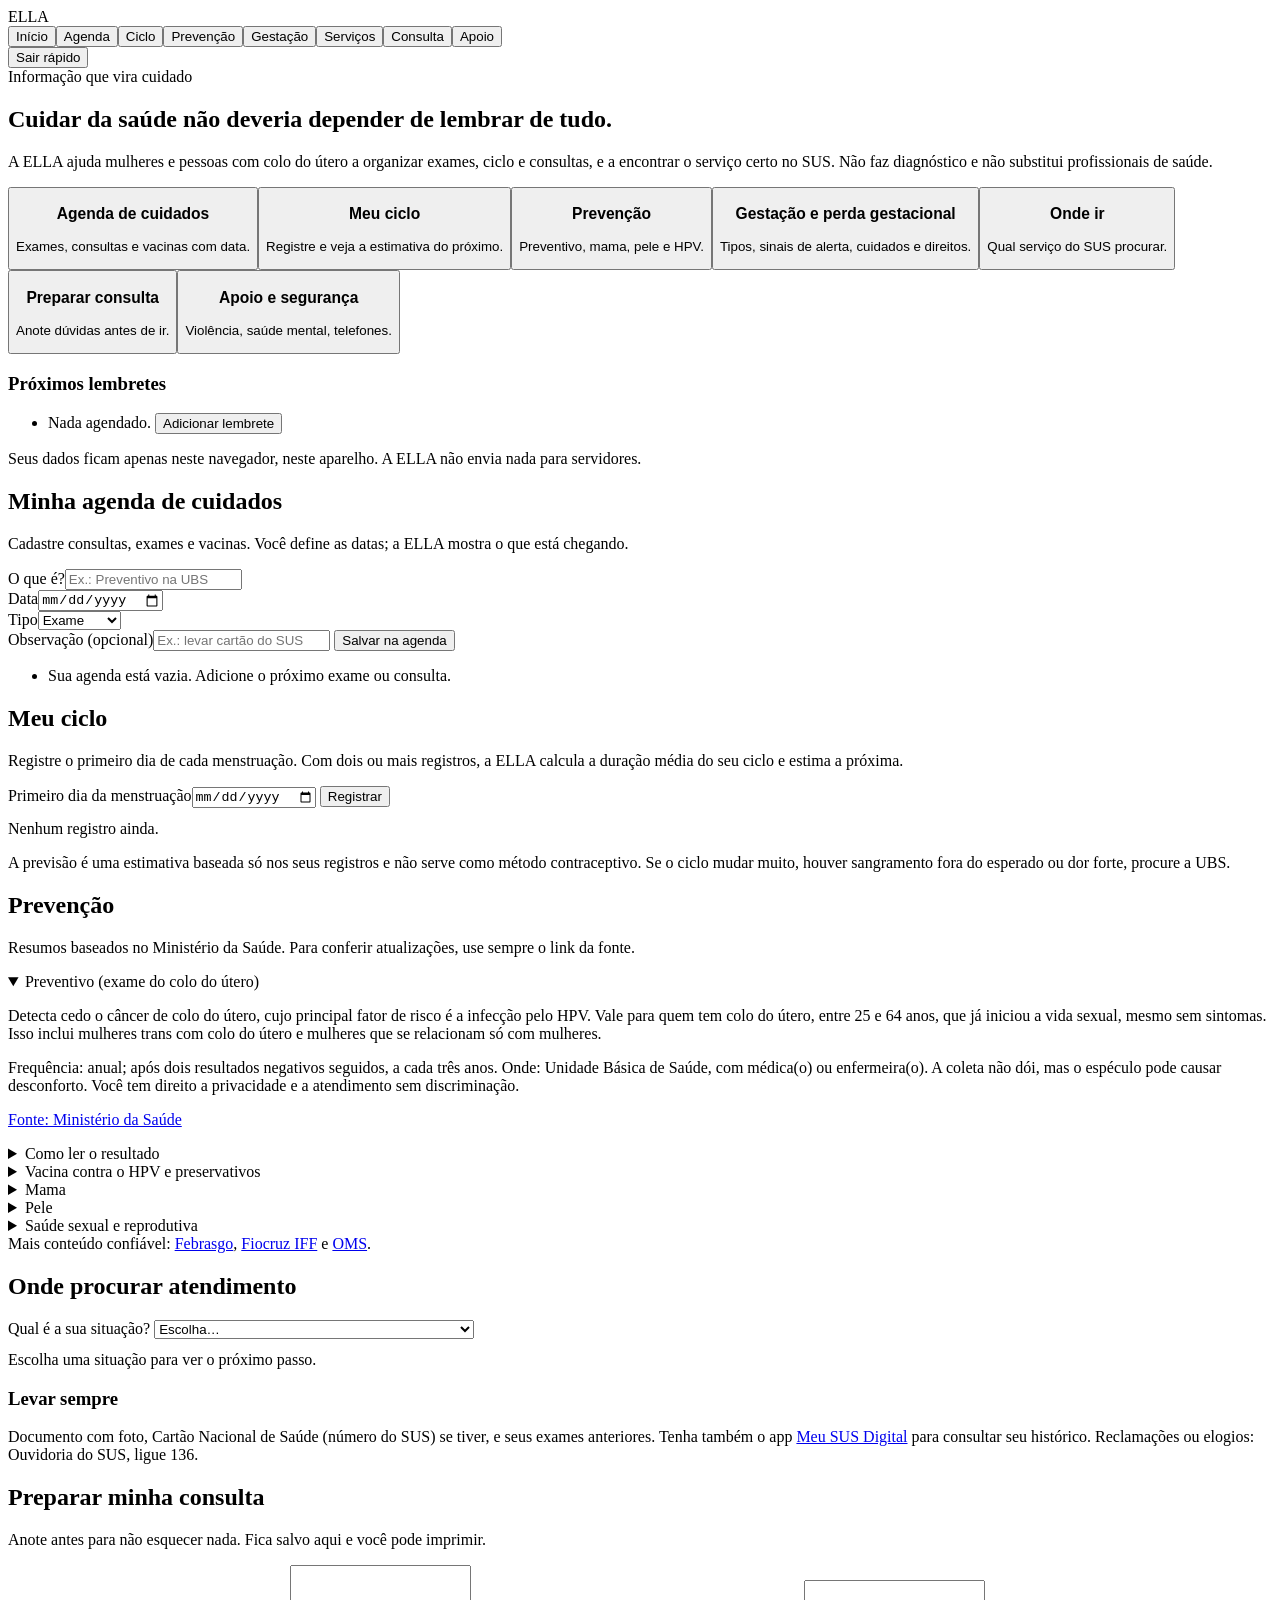
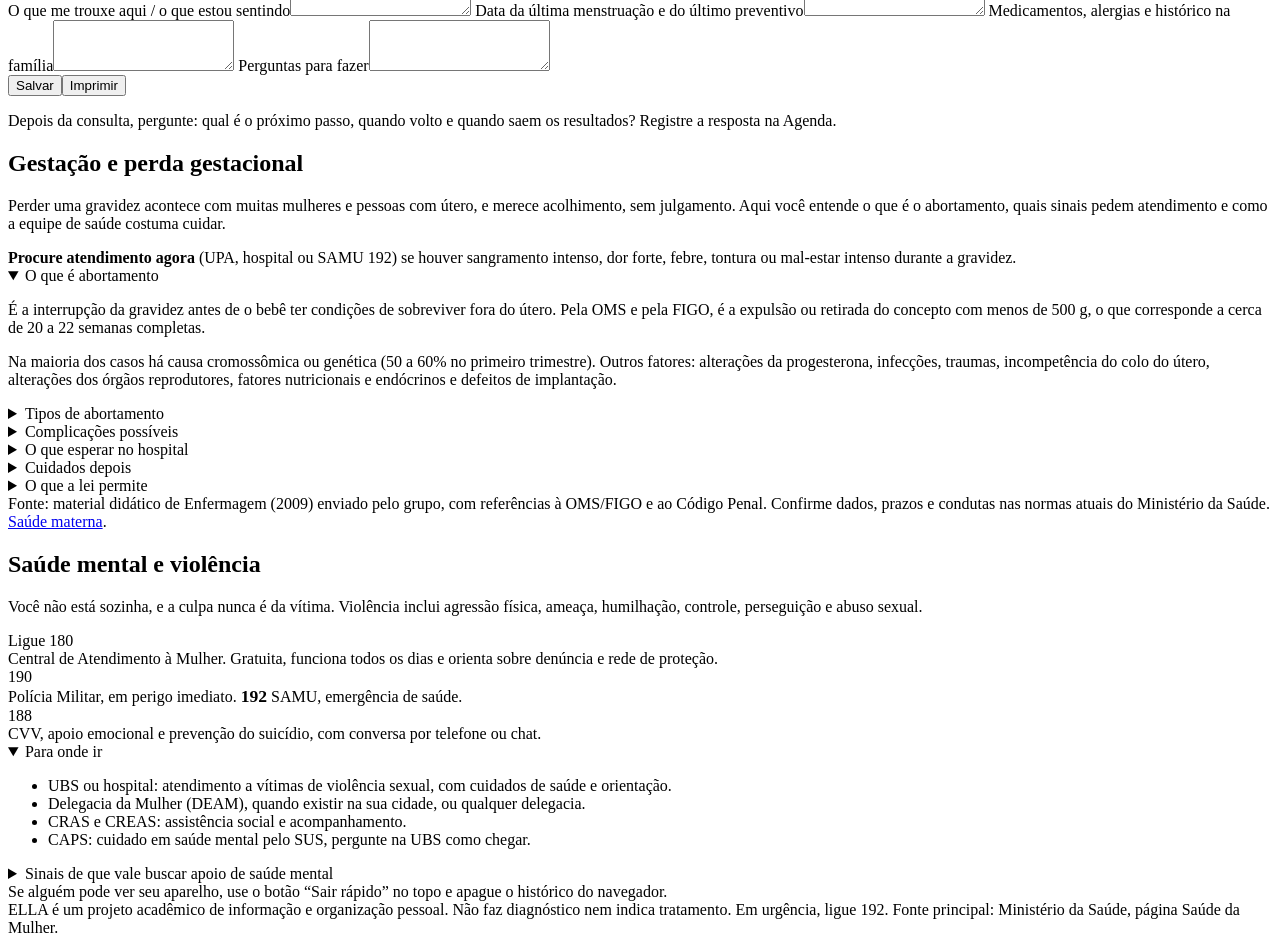
==== index.html @ daa3460d "Add files via upload" ====
<!DOCTYPE html>
<html lang="pt-BR">
<head>
<meta charset="utf-8">
<meta name="viewport" content="width=device-width, initial-scale=1, viewport-fit=cover">
<title>ELLA — Informação que vira cuidado</title>
<link href="https://fonts.googleapis.com/css2?family=Bricolage+Grotesque:wght@500;700;800&family=Source+Sans+3:wght@400;600&display=swap" rel="stylesheet">
<link rel="stylesheet" href="style.css">
</head>
<body>
<header>
<span class="logo">ELLA</span>
<nav id="nav" aria-label="Seções"></nav>
<button class="exit" onclick="location.replace('https://www.google.com.br')" title="Sair rápido desta página">Sair rápido</button>
</header>
<main>

<section class="view on" id="inicio">
<div class="hero"><div class="tag">Informação que vira cuidado</div>
<h1>Cuidar da saúde não deveria depender de lembrar de tudo.</h1>
<p>A ELLA ajuda mulheres e pessoas com colo do útero a organizar exames, ciclo e consultas, e a encontrar o serviço certo no SUS. Não faz diagnóstico e não substitui profissionais de saúde.</p></div>
<div class="grid" id="atalhos"></div>
<div class="card"><h3>Próximos lembretes</h3><ul class="list" id="prox"></ul></div>
<div class="note">Seus dados ficam apenas neste navegador, neste aparelho. A ELLA não envia nada para servidores.</div>
</section>

<section class="view" id="agenda">
<h2>Minha agenda de cuidados</h2>
<p>Cadastre consultas, exames e vacinas. Você define as datas; a ELLA mostra o que está chegando.</p>
<div class="card">
<label for="et">O que é?</label><input id="et" placeholder="Ex.: Preventivo na UBS">
<div class="row"><div><label for="ed">Data</label><input type="date" id="ed"></div>
<div><label for="ek">Tipo</label><select id="ek"><option>Exame</option><option>Consulta</option><option>Vacina</option><option>Resultado</option><option>Outro</option></select></div></div>
<label for="en">Observação (opcional)</label><input id="en" placeholder="Ex.: levar cartão do SUS">
<button class="btn" onclick="addEv()">Salvar na agenda</button></div>
<ul class="list" id="evs"></ul>
</section>

<section class="view" id="ciclo">
<h2>Meu ciclo</h2>
<p>Registre o primeiro dia de cada menstruação. Com dois ou mais registros, a ELLA calcula a duração média do seu ciclo e estima a próxima.</p>
<div class="card"><label for="cd">Primeiro dia da menstruação</label><input type="date" id="cd">
<button class="btn" onclick="addCy()">Registrar</button></div>
<div class="card" style="margin-top:12px"><div id="cres">Nenhum registro ainda.</div></div>
<ul class="list" id="cys"></ul>
<div class="note">A previsão é uma estimativa baseada só nos seus registros e não serve como método contraceptivo. Se o ciclo mudar muito, houver sangramento fora do esperado ou dor forte, procure a UBS.</div>
</section>

<section class="view" id="prevencao">
<h2>Prevenção</h2>
<p>Resumos baseados no Ministério da Saúde. Para conferir atualizações, use sempre o link da fonte.</p>
<details open><summary>Preventivo (exame do colo do útero)</summary>
<p>Detecta cedo o câncer de colo do útero, cujo principal fator de risco é a infecção pelo HPV. Vale para quem tem colo do útero, entre 25 e 64 anos, que já iniciou a vida sexual, mesmo sem sintomas. Isso inclui mulheres trans com colo do útero e mulheres que se relacionam só com mulheres.</p>
<p>Frequência: anual; após dois resultados negativos seguidos, a cada três anos. Onde: Unidade Básica de Saúde, com médica(o) ou enfermeira(o). A coleta não dói, mas o espéculo pode causar desconforto. Você tem direito a privacidade e a atendimento sem discriminação.</p>
<p><a href="https://www.gov.br/saude/pt-br/assuntos/saude-de-a-a-z/s/saude-da-mulher" target="_blank" rel="noopener">Fonte: Ministério da Saúde</a></p></details>
<details><summary>Como ler o resultado</summary><ul>
<li>Negativo: repetir em um ano (ou em três, se já houve um negativo no ano anterior).</li>
<li>HPV ou lesão de baixo grau: repetir em seis meses.</li>
<li>Lesão de alto grau: a equipe decide a conduta; pode ser preciso outro exame, como a colposcopia.</li>
<li>Amostra insatisfatória: o material não bastou; é preciso repetir.</li></ul></details>
<details><summary>Vacina contra o HPV e preservativos</summary>
<p>A vacina é a principal proteção contra o HPV e está disponível nas unidades de atenção primária. O preservativo, masculino ou feminino, protege parcialmente, pois o vírus também passa pelo contato com a pele da região genital. Preservativos são distribuídos nas UBS.</p>
<p><a href="https://www.gov.br/saude/pt-br/vacinacao/calendario" target="_blank" rel="noopener">Calendário de vacinação</a></p></details>
<details><summary>Mama</summary>
<p>A recomendação do Ministério da Saúde para o rastreamento com mamografia é entre 50 e 69 anos, a cada dois anos. Quem tem histórico familiar ou outro risco elevado deve conversar com a equipe de saúde sobre começar antes. Perceber nódulo, mudança na pele ou saída de secreção pelo mamilo pede consulta, em qualquer idade.</p>
<p><a href="https://www.gov.br/saude/pt-br/assuntos/saude-de-a-a-z/c/cancer-de-mama" target="_blank" rel="noopener">Fonte: Ministério da Saúde</a></p></details>
<details><summary>Pele</summary>
<p>Use protetor solar, evite o sol forte no meio do dia e observe suas pintas. Procure atendimento se uma pinta ou ferida mudar de forma, cor ou tamanho, sangrar ou não cicatrizar. Na UBS, a equipe avalia e encaminha ao dermatologista quando necessário.</p>
<p><a href="https://www.gov.br/inca" target="_blank" rel="noopener">Fonte: INCA</a></p></details>
<details><summary>Saúde sexual e reprodutiva</summary>
<p>O SUS oferece métodos contraceptivos, acompanhamento na gestação, parto e pós-parto, prevenção e tratamento de infecções sexualmente transmissíveis, atendimento a vítimas de violência sexual e interrupção gestacional nos casos previstos em lei. Fale com a UBS mais próxima.</p>
<p><a href="https://www.gov.br/saude/pt-br/assuntos/saude-de-a-a-z/s/saude-da-mulher/saude-sexual-e-reprodutiva" target="_blank" rel="noopener">Saiba mais</a></p></details>
<div class="note">Mais conteúdo confiável: <a href="https://www.febrasgo.org.br/campanhas-informativas/" target="_blank" rel="noopener">Febrasgo</a>, <a href="https://portaldeboaspraticas.iff.fiocruz.br/faq-perguntas-frequentes/" target="_blank" rel="noopener">Fiocruz IFF</a> e <a href="https://www.who.int/health-topics/women-s-health" target="_blank" rel="noopener">OMS</a>.</div>
</section>

<section class="view" id="servicos">
<h2>Onde procurar atendimento</h2>
<label for="sit">Qual é a sua situação?</label>
<select id="sit" onchange="showSv()"><option value="">Escolha…</option>
<option value="a">Quero fazer o preventivo ou tirar dúvidas de rotina</option>
<option value="b">Corrimento, odor, verrugas ou lesões</option>
<option value="c">Preciso de vacina ou preservativo</option>
<option value="d">Estou grávida ou acho que estou</option>
<option value="e">Estou sofrendo violência</option>
<option value="f">Estou mal emocionalmente</option>
<option value="h">Estou grávida e tenho sangramento ou dor</option>
<option value="g">Tive um resultado alterado</option></select>
<div class="card" id="svr" style="margin-top:12px">Escolha uma situação para ver o próximo passo.</div>
<div class="card" style="margin-top:12px"><h3>Levar sempre</h3><p>Documento com foto, Cartão Nacional de Saúde (número do SUS) se tiver, e seus exames anteriores. Tenha também o app <a href="https://www.gov.br/saude/pt-br/composicao/seidigi/meususdigital" target="_blank" rel="noopener">Meu SUS Digital</a> para consultar seu histórico. Reclamações ou elogios: Ouvidoria do SUS, ligue 136.</p></div>
</section>

<section class="view" id="consulta">
<h2>Preparar minha consulta</h2>
<p>Anote antes para não esquecer nada. Fica salvo aqui e você pode imprimir.</p>
<div class="card">
<label for="q1">O que me trouxe aqui / o que estou sentindo</label><textarea id="q1" rows="3"></textarea>
<label for="q2">Data da última menstruação e do último preventivo</label><textarea id="q2" rows="2"></textarea>
<label for="q3">Medicamentos, alergias e histórico na família</label><textarea id="q3" rows="3"></textarea>
<label for="q4">Perguntas para fazer</label><textarea id="q4" rows="3"></textarea>
<div class="row"><button class="btn" onclick="saveQ()">Salvar</button><button class="btn alt" onclick="window.print()">Imprimir</button></div>
<p id="qs" style="color:var(--acc)"></p></div>
<div class="note">Depois da consulta, pergunte: qual é o próximo passo, quando volto e quando saem os resultados? Registre a resposta na Agenda.</div>
</section>

<section class="view" id="gestacao">
<h2>Gestação e perda gestacional</h2>
<p>Perder uma gravidez acontece com muitas mulheres e pessoas com útero, e merece acolhimento, sem julgamento. Aqui você entende o que é o abortamento, quais sinais pedem atendimento e como a equipe de saúde costuma cuidar.</p>
<div class="alert"><b>Procure atendimento agora</b> (UPA, hospital ou SAMU 192) se houver sangramento intenso, dor forte, febre, tontura ou mal-estar intenso durante a gravidez.</div>
<details open><summary>O que é abortamento</summary>
<p>É a interrupção da gravidez antes de o bebê ter condições de sobreviver fora do útero. Pela OMS e pela FIGO, é a expulsão ou retirada do concepto com menos de 500 g, o que corresponde a cerca de 20 a 22 semanas completas.</p>
<p>Na maioria dos casos há causa cromossômica ou genética (50 a 60% no primeiro trimestre). Outros fatores: alterações da progesterona, infecções, traumas, incompetência do colo do útero, alterações dos órgãos reprodutores, fatores nutricionais e endócrinos e defeitos de implantação.</p></details>
<details><summary>Tipos de abortamento</summary>
<details class="sub"><summary>Ameaça de abortamento</summary><div class="dois"><div><h4>Como se apresenta</h4><p>Sangramento pequeno, vivo ou escuro; dor; colo do útero pouco dilatado ou fechado, com tamanho de acordo com a idade da gravidez.</p></div><div><h4>O que a equipe faz</h4><p>Exame vaginal, repouso e avaliação cuidadosa do sangramento. Pausa nas relações sexuais e nos banhos de imersão. Imunoglobulina Rh em até 72 horas, quando indicada.</p></div></div></details>
<details class="sub"><summary>Inevitável ou iminente</summary><div class="dois"><div><h4>Como se apresenta</h4><p>Sangramento mais intenso, colo dilatado, contrações regulares e, às vezes, saída das membranas.</p></div><div><h4>O que a equipe faz</h4><p>Acompanha o abortamento, com repouso, sedação e observação do sangramento. Imunoglobulina Rh em até 72 horas.</p></div></div></details>
<details class="sub"><summary>Incompleto</summary><div class="dois"><div><h4>Como se apresenta</h4><p>O feto é expulso e placenta e membranas ficam retidas. Sangramento abundante e cólicas de média a forte intensidade.</p></div><div><h4>O que a equipe faz</h4><p>Curetagem, repouso, sedação, controle dos sinais vitais e imunoglobulina Rh em até 72 horas, se necessário.</p></div></div></details>
<details class="sub"><summary>Completo</summary><div class="dois"><div><h4>Como se apresenta</h4><p>Todo o material é expelido; sangramento e dor mínimos; útero diminuído.</p></div><div><h4>O que a equipe faz</h4><p>Revisão uterina e observação se todo o tecido saiu. Imunoglobulina Rh em 72 horas, se indicada.</p></div></div></details>
<details class="sub"><summary>Habitual</summary><div class="dois"><div><h4>Como se apresenta</h4><p>Três ou mais abortamentos espontâneos sucessivos.</p></div><div><h4>O que a equipe faz</h4><p>Pausa nas relações sexuais, repouso e, se necessário, cerclagem (sutura do colo do útero).</p></div></div></details>
<details class="sub"><summary>Retido</summary><div class="dois"><div><h4>Como se apresenta</h4><p>O embrião morre e permanece no útero, sem sinais de abortamento. Pode haver mal-estar, falta de apetite e dor de cabeça; sangramento ausente ou escasso.</p></div><div><h4>O que a equipe faz</h4><p>Medicação de indução, controle dos sinais vitais e imunoglobulina Rh em 72 horas, se indicada.</p></div></div></details>
<details class="sub"><summary>Infectado</summary><div class="dois"><div><h4>Como se apresenta</h4><p>Semelhante ao completo e ao incompleto, com pulso rápido e fraco, pressão baixa e febre.</p></div><div><h4>O que a equipe faz</h4><p>Esvaziamento do útero após a fase aguda, tratamento contra a infecção, sangue, soros e controle dos sinais vitais.</p></div></div></details>
<p class="note">A coluna “O que a equipe faz” descreve condutas de profissionais. Não é orientação para tratar em casa.</p></details>
<details><summary>Complicações possíveis</summary><div class="dois">
<div><h4>Imediatas</h4><p>Hemorragias, perfurações do útero, ulcerações no colo e na vagina, infecções.</p></div>
<div><h4>Tardias</h4><p>Infertilidade, inflamação crônica das trompas (salpingite), dores pélvicas.</p></div>
<div><h4>Em futuras gestações</h4><p>Inserção anormal da placenta, abortamentos repetidos, partos prematuros, complicações na saída da placenta.</p></div></div></details>
<details><summary>O que esperar no hospital</summary><ul>
<li>Internação, com controle dos sinais vitais, do sangramento e da urina.</li>
<li>Soro na veia, analgésicos e, quando há infecção, antibióticos.</li>
<li>Exame de tipo sanguíneo e fator Rh.</li>
<li>Apoio psicológico e preparo para curetagem, se for necessária.</li></ul></details>
<details><summary>Cuidados depois</summary>
<p>Depois do abortamento, as mamas podem ficar cheias. A equipe orienta sobre medicação para inibir o leite, sobre não fazer ordenha nem compressas e sobre o enfaixamento das mamas. Peça orientação atual à equipe, pois as práticas mudam. Sentir tristeza é comum; conte com apoio psicológico na UBS e veja a página <a href="#" onclick="go('apoio');return false">Apoio</a>.</p></details>
<details><summary>O que a lei permite</summary>
<p>No Brasil, o Código Penal (art. 128, incisos I e II) permite o aborto quando há risco de vida da gestante ou quando a gravidez resulta de estupro, com consentimento da gestante ou de seu representante legal se ela for incapaz. Em caso de estupro, a recomendação é realizar até 12 semanas completas; de 12 a 20 semanas, cada caso é analisado individualmente. Fora dessas situações, o Código Penal prevê pena.</p>
<p>Em qualquer situação de abortamento, você tem direito a atendimento de saúde humanizado e ao sigilo profissional.</p></details>
<div class="note">Fonte: material didático de Enfermagem (2009) enviado pelo grupo, com referências à OMS/FIGO e ao Código Penal. Confirme dados, prazos e condutas nas normas atuais do Ministério da Saúde. <a href="https://www.gov.br/saude/pt-br/assuntos/saude-de-a-a-z/s/saude-da-mulher/saude-materna" target="_blank" rel="noopener">Saúde materna</a>.</div>
</section>

<section class="view" id="apoio">
<h2>Saúde mental e violência</h2>
<p>Você não está sozinha, e a culpa nunca é da vítima. Violência inclui agressão física, ameaça, humilhação, controle, perseguição e abuso sexual.</p>
<div class="alert"><div class="tel">Ligue 180</div>Central de Atendimento à Mulher. Gratuita, funciona todos os dias e orienta sobre denúncia e rede de proteção.</div>
<div class="alert"><div class="tel">190</div>Polícia Militar, em perigo imediato. <b class="tel" style="font-size:1.1rem">192</b> SAMU, emergência de saúde.</div>
<div class="alert" style="border-color:var(--acc)"><div class="tel" style="color:var(--acc)">188</div>CVV, apoio emocional e prevenção do suicídio, com conversa por telefone ou chat.</div>
<details open><summary>Para onde ir</summary><ul>
<li>UBS ou hospital: atendimento a vítimas de violência sexual, com cuidados de saúde e orientação.</li>
<li>Delegacia da Mulher (DEAM), quando existir na sua cidade, ou qualquer delegacia.</li>
<li>CRAS e CREAS: assistência social e acompanhamento.</li>
<li>CAPS: cuidado em saúde mental pelo SUS, pergunte na UBS como chegar.</li></ul></details>
<details><summary>Sinais de que vale buscar apoio de saúde mental</summary>
<p>Tristeza ou ansiedade que não passam, pressão constante, medo de alguém próximo, isolamento, insônia, perda de interesse. Não é preciso esperar piorar. Comece pela UBS.</p></details>
<div class="note">Se alguém pode ver seu aparelho, use o botão “Sair rápido” no topo e apague o histórico do navegador.</div>
</section>

</main>
<!-- Para mudar cores e fontes: style.css (variáveis no topo). Textos: index.html. Comportamento: script.js -->
<footer>ELLA é um projeto acadêmico de informação e organização pessoal. Não faz diagnóstico nem indica tratamento. Em urgência, ligue 192. Fonte principal: Ministério da Saúde, página Saúde da Mulher.</footer>

<script src="script.js"></script>
</body>
</html>
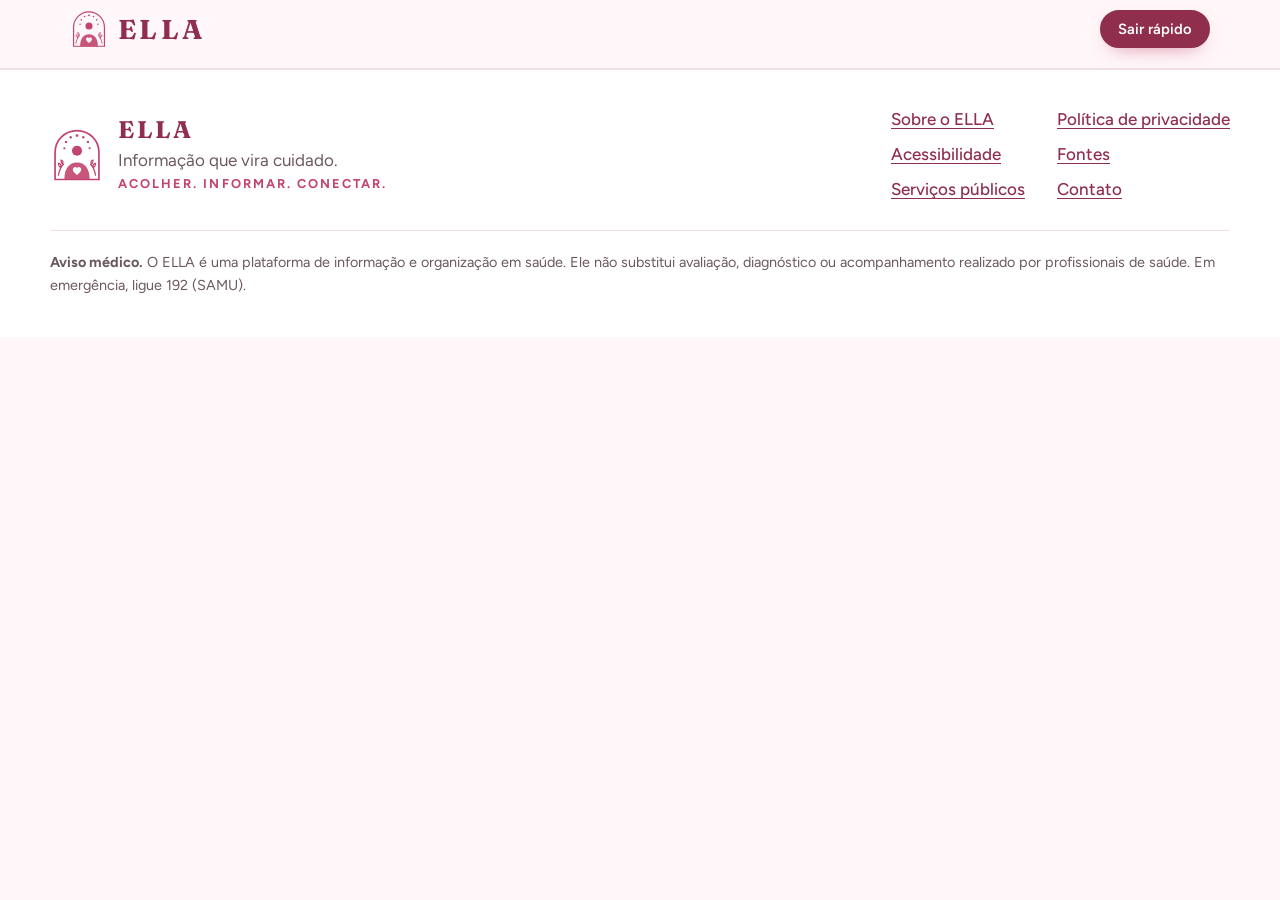
==== commit feae60ea: "Add files via upload" ====
--- a/index.html
+++ b/index.html
@@ -4,157 +4,81 @@
 <meta charset="utf-8">
 <meta name="viewport" content="width=device-width, initial-scale=1, viewport-fit=cover">
 <title>ELLA — Informação que vira cuidado</title>
-<link href="https://fonts.googleapis.com/css2?family=Bricolage+Grotesque:wght@500;700;800&family=Source+Sans+3:wght@400;600&display=swap" rel="stylesheet">
+<meta name="description" content="ELLA: plataforma de informação e organização em saúde preventiva da mulher, com foco no acesso aos serviços públicos de saúde do Brasil.">
+<meta name="theme-color" content="#fff7f9">
+<link rel="icon" href="data:image/svg+xml,%3Csvg xmlns='http://www.w3.org/2000/svg' viewBox='0 0 64 64'%3E%3Cpath d='M8 60V28a24 24 0 0 1 48 0v32z' fill='%23c2456d'/%3E%3Ccircle cx='32' cy='30' r='7' fill='%23fff7f9'/%3E%3C/svg%3E">
+<link rel="preconnect" href="https://fonts.googleapis.com">
+<link rel="preconnect" href="https://fonts.gstatic.com" crossorigin>
+<link href="https://fonts.googleapis.com/css2?family=Fraunces:opsz,wght@9..144,400;9..144,600;9..144,700&family=Figtree:wght@400;500;600;700&display=swap" rel="stylesheet">
 <link rel="stylesheet" href="style.css">
 </head>
 <body>
-<header>
-<span class="logo">ELLA</span>
-<nav id="nav" aria-label="Seções"></nav>
-<button class="exit" onclick="location.replace('https://www.google.com.br')" title="Sair rápido desta página">Sair rápido</button>
+<a class="skip" href="#app">Pular para o conteúdo</a>
+
+<header class="top">
+  <div class="top-row">
+    <a class="brand" href="#/inicio" aria-label="ELLA, ir para o início">
+      <svg class="brand-mark" viewBox="0 0 64 64" aria-hidden="true"><use href="#emblema"/></svg>
+      <span class="brand-name">ELLA</span>
+    </a>
+    <div class="top-actions">
+      <button class="btn ghost sm" id="btn-menu" aria-expanded="false" aria-controls="nav">Menu</button>
+      <span id="user-area"></span>
+      <button class="btn danger sm" data-act="sair-rapido" title="Sai do site imediatamente">Sair rápido</button>
+    </div>
+  </div>
+  <nav id="nav" aria-label="Menu principal"></nav>
 </header>
-<main>
 
-<section class="view on" id="inicio">
-<div class="hero"><div class="tag">Informação que vira cuidado</div>
-<h1>Cuidar da saúde não deveria depender de lembrar de tudo.</h1>
-<p>A ELLA ajuda mulheres e pessoas com colo do útero a organizar exames, ciclo e consultas, e a encontrar o serviço certo no SUS. Não faz diagnóstico e não substitui profissionais de saúde.</p></div>
-<div class="grid" id="atalhos"></div>
-<div class="card"><h3>Próximos lembretes</h3><ul class="list" id="prox"></ul></div>
-<div class="note">Seus dados ficam apenas neste navegador, neste aparelho. A ELLA não envia nada para servidores.</div>
-</section>
+<main id="app" tabindex="-1"></main>
 
-<section class="view" id="agenda">
-<h2>Minha agenda de cuidados</h2>
-<p>Cadastre consultas, exames e vacinas. Você define as datas; a ELLA mostra o que está chegando.</p>
-<div class="card">
-<label for="et">O que é?</label><input id="et" placeholder="Ex.: Preventivo na UBS">
-<div class="row"><div><label for="ed">Data</label><input type="date" id="ed"></div>
-<div><label for="ek">Tipo</label><select id="ek"><option>Exame</option><option>Consulta</option><option>Vacina</option><option>Resultado</option><option>Outro</option></select></div></div>
-<label for="en">Observação (opcional)</label><input id="en" placeholder="Ex.: levar cartão do SUS">
-<button class="btn" onclick="addEv()">Salvar na agenda</button></div>
-<ul class="list" id="evs"></ul>
-</section>
+<footer class="foot">
+  <div class="foot-in">
+    <div class="foot-brand">
+      <svg viewBox="0 0 64 64" aria-hidden="true"><use href="#emblema"/></svg>
+      <div><b>ELLA</b><p>Informação que vira cuidado.</p><p class="tri">Acolher. Informar. Conectar.</p></div>
+    </div>
+    <ul class="foot-links">
+      <li><a href="#/sobre">Sobre o ELLA</a></li>
+      <li><a href="#/privacidade">Política de privacidade</a></li>
+      <li><a href="#/acessibilidade">Acessibilidade</a></li>
+      <li><a href="#/fontes">Fontes</a></li>
+      <li><a href="#/servicos-publicos">Serviços públicos</a></li>
+      <li><a href="#/contato">Contato</a></li>
+    </ul>
+  </div>
+  <p class="aviso"><b>Aviso médico.</b> O ELLA é uma plataforma de informação e organização em saúde. Ele não substitui avaliação, diagnóstico ou acompanhamento realizado por profissionais de saúde. Em emergência, ligue 192 (SAMU).</p>
+</footer>
 
-<section class="view" id="ciclo">
-<h2>Meu ciclo</h2>
-<p>Registre o primeiro dia de cada menstruação. Com dois ou mais registros, a ELLA calcula a duração média do seu ciclo e estima a próxima.</p>
-<div class="card"><label for="cd">Primeiro dia da menstruação</label><input type="date" id="cd">
-<button class="btn" onclick="addCy()">Registrar</button></div>
-<div class="card" style="margin-top:12px"><div id="cres">Nenhum registro ainda.</div></div>
-<ul class="list" id="cys"></ul>
-<div class="note">A previsão é uma estimativa baseada só nos seus registros e não serve como método contraceptivo. Se o ciclo mudar muito, houver sangramento fora do esperado ou dor forte, procure a UBS.</div>
-</section>
+<dialog id="dlg" aria-labelledby="dlg-title">
+  <form id="dlg-form" novalidate>
+    <h2 id="dlg-title"></h2>
+    <div id="dlg-body"></div>
+    <p id="dlg-err" class="err" role="alert"></p>
+    <div class="dlg-actions">
+      <button type="button" class="btn ghost" data-act="fechar">Cancelar</button>
+      <button type="submit" class="btn" id="dlg-submit">Salvar</button>
+    </div>
+  </form>
+</dialog>
 
-<section class="view" id="prevencao">
-<h2>Prevenção</h2>
-<p>Resumos baseados no Ministério da Saúde. Para conferir atualizações, use sempre o link da fonte.</p>
-<details open><summary>Preventivo (exame do colo do útero)</summary>
-<p>Detecta cedo o câncer de colo do útero, cujo principal fator de risco é a infecção pelo HPV. Vale para quem tem colo do útero, entre 25 e 64 anos, que já iniciou a vida sexual, mesmo sem sintomas. Isso inclui mulheres trans com colo do útero e mulheres que se relacionam só com mulheres.</p>
-<p>Frequência: anual; após dois resultados negativos seguidos, a cada três anos. Onde: Unidade Básica de Saúde, com médica(o) ou enfermeira(o). A coleta não dói, mas o espéculo pode causar desconforto. Você tem direito a privacidade e a atendimento sem discriminação.</p>
-<p><a href="https://www.gov.br/saude/pt-br/assuntos/saude-de-a-a-z/s/saude-da-mulher" target="_blank" rel="noopener">Fonte: Ministério da Saúde</a></p></details>
-<details><summary>Como ler o resultado</summary><ul>
-<li>Negativo: repetir em um ano (ou em três, se já houve um negativo no ano anterior).</li>
-<li>HPV ou lesão de baixo grau: repetir em seis meses.</li>
-<li>Lesão de alto grau: a equipe decide a conduta; pode ser preciso outro exame, como a colposcopia.</li>
-<li>Amostra insatisfatória: o material não bastou; é preciso repetir.</li></ul></details>
-<details><summary>Vacina contra o HPV e preservativos</summary>
-<p>A vacina é a principal proteção contra o HPV e está disponível nas unidades de atenção primária. O preservativo, masculino ou feminino, protege parcialmente, pois o vírus também passa pelo contato com a pele da região genital. Preservativos são distribuídos nas UBS.</p>
-<p><a href="https://www.gov.br/saude/pt-br/vacinacao/calendario" target="_blank" rel="noopener">Calendário de vacinação</a></p></details>
-<details><summary>Mama</summary>
-<p>A recomendação do Ministério da Saúde para o rastreamento com mamografia é entre 50 e 69 anos, a cada dois anos. Quem tem histórico familiar ou outro risco elevado deve conversar com a equipe de saúde sobre começar antes. Perceber nódulo, mudança na pele ou saída de secreção pelo mamilo pede consulta, em qualquer idade.</p>
-<p><a href="https://www.gov.br/saude/pt-br/assuntos/saude-de-a-a-z/c/cancer-de-mama" target="_blank" rel="noopener">Fonte: Ministério da Saúde</a></p></details>
-<details><summary>Pele</summary>
-<p>Use protetor solar, evite o sol forte no meio do dia e observe suas pintas. Procure atendimento se uma pinta ou ferida mudar de forma, cor ou tamanho, sangrar ou não cicatrizar. Na UBS, a equipe avalia e encaminha ao dermatologista quando necessário.</p>
-<p><a href="https://www.gov.br/inca" target="_blank" rel="noopener">Fonte: INCA</a></p></details>
-<details><summary>Saúde sexual e reprodutiva</summary>
-<p>O SUS oferece métodos contraceptivos, acompanhamento na gestação, parto e pós-parto, prevenção e tratamento de infecções sexualmente transmissíveis, atendimento a vítimas de violência sexual e interrupção gestacional nos casos previstos em lei. Fale com a UBS mais próxima.</p>
-<p><a href="https://www.gov.br/saude/pt-br/assuntos/saude-de-a-a-z/s/saude-da-mulher/saude-sexual-e-reprodutiva" target="_blank" rel="noopener">Saiba mais</a></p></details>
-<div class="note">Mais conteúdo confiável: <a href="https://www.febrasgo.org.br/campanhas-informativas/" target="_blank" rel="noopener">Febrasgo</a>, <a href="https://portaldeboaspraticas.iff.fiocruz.br/faq-perguntas-frequentes/" target="_blank" rel="noopener">Fiocruz IFF</a> e <a href="https://www.who.int/health-topics/women-s-health" target="_blank" rel="noopener">OMS</a>.</div>
-</section>
-
-<section class="view" id="servicos">
-<h2>Onde procurar atendimento</h2>
-<label for="sit">Qual é a sua situação?</label>
-<select id="sit" onchange="showSv()"><option value="">Escolha…</option>
-<option value="a">Quero fazer o preventivo ou tirar dúvidas de rotina</option>
-<option value="b">Corrimento, odor, verrugas ou lesões</option>
-<option value="c">Preciso de vacina ou preservativo</option>
-<option value="d">Estou grávida ou acho que estou</option>
-<option value="e">Estou sofrendo violência</option>
-<option value="f">Estou mal emocionalmente</option>
-<option value="h">Estou grávida e tenho sangramento ou dor</option>
-<option value="g">Tive um resultado alterado</option></select>
-<div class="card" id="svr" style="margin-top:12px">Escolha uma situação para ver o próximo passo.</div>
-<div class="card" style="margin-top:12px"><h3>Levar sempre</h3><p>Documento com foto, Cartão Nacional de Saúde (número do SUS) se tiver, e seus exames anteriores. Tenha também o app <a href="https://www.gov.br/saude/pt-br/composicao/seidigi/meususdigital" target="_blank" rel="noopener">Meu SUS Digital</a> para consultar seu histórico. Reclamações ou elogios: Ouvidoria do SUS, ligue 136.</p></div>
-</section>
-
-<section class="view" id="consulta">
-<h2>Preparar minha consulta</h2>
-<p>Anote antes para não esquecer nada. Fica salvo aqui e você pode imprimir.</p>
-<div class="card">
-<label for="q1">O que me trouxe aqui / o que estou sentindo</label><textarea id="q1" rows="3"></textarea>
-<label for="q2">Data da última menstruação e do último preventivo</label><textarea id="q2" rows="2"></textarea>
-<label for="q3">Medicamentos, alergias e histórico na família</label><textarea id="q3" rows="3"></textarea>
-<label for="q4">Perguntas para fazer</label><textarea id="q4" rows="3"></textarea>
-<div class="row"><button class="btn" onclick="saveQ()">Salvar</button><button class="btn alt" onclick="window.print()">Imprimir</button></div>
-<p id="qs" style="color:var(--acc)"></p></div>
-<div class="note">Depois da consulta, pergunte: qual é o próximo passo, quando volto e quando saem os resultados? Registre a resposta na Agenda.</div>
-</section>
-
-<section class="view" id="gestacao">
-<h2>Gestação e perda gestacional</h2>
-<p>Perder uma gravidez acontece com muitas mulheres e pessoas com útero, e merece acolhimento, sem julgamento. Aqui você entende o que é o abortamento, quais sinais pedem atendimento e como a equipe de saúde costuma cuidar.</p>
-<div class="alert"><b>Procure atendimento agora</b> (UPA, hospital ou SAMU 192) se houver sangramento intenso, dor forte, febre, tontura ou mal-estar intenso durante a gravidez.</div>
-<details open><summary>O que é abortamento</summary>
-<p>É a interrupção da gravidez antes de o bebê ter condições de sobreviver fora do útero. Pela OMS e pela FIGO, é a expulsão ou retirada do concepto com menos de 500 g, o que corresponde a cerca de 20 a 22 semanas completas.</p>
-<p>Na maioria dos casos há causa cromossômica ou genética (50 a 60% no primeiro trimestre). Outros fatores: alterações da progesterona, infecções, traumas, incompetência do colo do útero, alterações dos órgãos reprodutores, fatores nutricionais e endócrinos e defeitos de implantação.</p></details>
-<details><summary>Tipos de abortamento</summary>
-<details class="sub"><summary>Ameaça de abortamento</summary><div class="dois"><div><h4>Como se apresenta</h4><p>Sangramento pequeno, vivo ou escuro; dor; colo do útero pouco dilatado ou fechado, com tamanho de acordo com a idade da gravidez.</p></div><div><h4>O que a equipe faz</h4><p>Exame vaginal, repouso e avaliação cuidadosa do sangramento. Pausa nas relações sexuais e nos banhos de imersão. Imunoglobulina Rh em até 72 horas, quando indicada.</p></div></div></details>
-<details class="sub"><summary>Inevitável ou iminente</summary><div class="dois"><div><h4>Como se apresenta</h4><p>Sangramento mais intenso, colo dilatado, contrações regulares e, às vezes, saída das membranas.</p></div><div><h4>O que a equipe faz</h4><p>Acompanha o abortamento, com repouso, sedação e observação do sangramento. Imunoglobulina Rh em até 72 horas.</p></div></div></details>
-<details class="sub"><summary>Incompleto</summary><div class="dois"><div><h4>Como se apresenta</h4><p>O feto é expulso e placenta e membranas ficam retidas. Sangramento abundante e cólicas de média a forte intensidade.</p></div><div><h4>O que a equipe faz</h4><p>Curetagem, repouso, sedação, controle dos sinais vitais e imunoglobulina Rh em até 72 horas, se necessário.</p></div></div></details>
-<details class="sub"><summary>Completo</summary><div class="dois"><div><h4>Como se apresenta</h4><p>Todo o material é expelido; sangramento e dor mínimos; útero diminuído.</p></div><div><h4>O que a equipe faz</h4><p>Revisão uterina e observação se todo o tecido saiu. Imunoglobulina Rh em 72 horas, se indicada.</p></div></div></details>
-<details class="sub"><summary>Habitual</summary><div class="dois"><div><h4>Como se apresenta</h4><p>Três ou mais abortamentos espontâneos sucessivos.</p></div><div><h4>O que a equipe faz</h4><p>Pausa nas relações sexuais, repouso e, se necessário, cerclagem (sutura do colo do útero).</p></div></div></details>
-<details class="sub"><summary>Retido</summary><div class="dois"><div><h4>Como se apresenta</h4><p>O embrião morre e permanece no útero, sem sinais de abortamento. Pode haver mal-estar, falta de apetite e dor de cabeça; sangramento ausente ou escasso.</p></div><div><h4>O que a equipe faz</h4><p>Medicação de indução, controle dos sinais vitais e imunoglobulina Rh em 72 horas, se indicada.</p></div></div></details>
-<details class="sub"><summary>Infectado</summary><div class="dois"><div><h4>Como se apresenta</h4><p>Semelhante ao completo e ao incompleto, com pulso rápido e fraco, pressão baixa e febre.</p></div><div><h4>O que a equipe faz</h4><p>Esvaziamento do útero após a fase aguda, tratamento contra a infecção, sangue, soros e controle dos sinais vitais.</p></div></div></details>
-<p class="note">A coluna “O que a equipe faz” descreve condutas de profissionais. Não é orientação para tratar em casa.</p></details>
-<details><summary>Complicações possíveis</summary><div class="dois">
-<div><h4>Imediatas</h4><p>Hemorragias, perfurações do útero, ulcerações no colo e na vagina, infecções.</p></div>
-<div><h4>Tardias</h4><p>Infertilidade, inflamação crônica das trompas (salpingite), dores pélvicas.</p></div>
-<div><h4>Em futuras gestações</h4><p>Inserção anormal da placenta, abortamentos repetidos, partos prematuros, complicações na saída da placenta.</p></div></div></details>
-<details><summary>O que esperar no hospital</summary><ul>
-<li>Internação, com controle dos sinais vitais, do sangramento e da urina.</li>
-<li>Soro na veia, analgésicos e, quando há infecção, antibióticos.</li>
-<li>Exame de tipo sanguíneo e fator Rh.</li>
-<li>Apoio psicológico e preparo para curetagem, se for necessária.</li></ul></details>
-<details><summary>Cuidados depois</summary>
-<p>Depois do abortamento, as mamas podem ficar cheias. A equipe orienta sobre medicação para inibir o leite, sobre não fazer ordenha nem compressas e sobre o enfaixamento das mamas. Peça orientação atual à equipe, pois as práticas mudam. Sentir tristeza é comum; conte com apoio psicológico na UBS e veja a página <a href="#" onclick="go('apoio');return false">Apoio</a>.</p></details>
-<details><summary>O que a lei permite</summary>
-<p>No Brasil, o Código Penal (art. 128, incisos I e II) permite o aborto quando há risco de vida da gestante ou quando a gravidez resulta de estupro, com consentimento da gestante ou de seu representante legal se ela for incapaz. Em caso de estupro, a recomendação é realizar até 12 semanas completas; de 12 a 20 semanas, cada caso é analisado individualmente. Fora dessas situações, o Código Penal prevê pena.</p>
-<p>Em qualquer situação de abortamento, você tem direito a atendimento de saúde humanizado e ao sigilo profissional.</p></details>
-<div class="note">Fonte: material didático de Enfermagem (2009) enviado pelo grupo, com referências à OMS/FIGO e ao Código Penal. Confirme dados, prazos e condutas nas normas atuais do Ministério da Saúde. <a href="https://www.gov.br/saude/pt-br/assuntos/saude-de-a-a-z/s/saude-da-mulher/saude-materna" target="_blank" rel="noopener">Saúde materna</a>.</div>
-</section>
-
-<section class="view" id="apoio">
-<h2>Saúde mental e violência</h2>
-<p>Você não está sozinha, e a culpa nunca é da vítima. Violência inclui agressão física, ameaça, humilhação, controle, perseguição e abuso sexual.</p>
-<div class="alert"><div class="tel">Ligue 180</div>Central de Atendimento à Mulher. Gratuita, funciona todos os dias e orienta sobre denúncia e rede de proteção.</div>
-<div class="alert"><div class="tel">190</div>Polícia Militar, em perigo imediato. <b class="tel" style="font-size:1.1rem">192</b> SAMU, emergência de saúde.</div>
-<div class="alert" style="border-color:var(--acc)"><div class="tel" style="color:var(--acc)">188</div>CVV, apoio emocional e prevenção do suicídio, com conversa por telefone ou chat.</div>
-<details open><summary>Para onde ir</summary><ul>
-<li>UBS ou hospital: atendimento a vítimas de violência sexual, com cuidados de saúde e orientação.</li>
-<li>Delegacia da Mulher (DEAM), quando existir na sua cidade, ou qualquer delegacia.</li>
-<li>CRAS e CREAS: assistência social e acompanhamento.</li>
-<li>CAPS: cuidado em saúde mental pelo SUS, pergunte na UBS como chegar.</li></ul></details>
-<details><summary>Sinais de que vale buscar apoio de saúde mental</summary>
-<p>Tristeza ou ansiedade que não passam, pressão constante, medo de alguém próximo, isolamento, insônia, perda de interesse. Não é preciso esperar piorar. Comece pela UBS.</p></details>
-<div class="note">Se alguém pode ver seu aparelho, use o botão “Sair rápido” no topo e apague o histórico do navegador.</div>
-</section>
-
-</main>
-<!-- Para mudar cores e fontes: style.css (variáveis no topo). Textos: index.html. Comportamento: script.js -->
-<footer>ELLA é um projeto acadêmico de informação e organização pessoal. Não faz diagnóstico nem indica tratamento. Em urgência, ligue 192. Fonte principal: Ministério da Saúde, página Saúde da Mulher.</footer>
-
+<!-- Emblema da ELLA: símbolo original inspirado na Imperatriz do Tarô (coroa de 12 estrelas, coração-escudo, espigas e folhas) -->
+<svg width="0" height="0" style="position:absolute" aria-hidden="true" focusable="false">
+  <defs>
+    <symbol id="emblema" viewBox="0 0 64 64">
+      <path d="M6 61V29a26 26 0 0 1 52 0v32z" fill="none" stroke="currentColor" stroke-width="2"/>
+      <g fill="currentColor">
+        <circle cx="32" cy="9" r="1.6"/><circle cx="24.5" cy="11" r="1.4"/><circle cx="39.5" cy="11" r="1.4"/>
+        <circle cx="19" cy="16.5" r="1.4"/><circle cx="45" cy="16.5" r="1.4"/><circle cx="17" cy="24" r="1.3"/><circle cx="47" cy="24" r="1.3"/>
+      </g>
+      <circle cx="32" cy="27" r="6" fill="currentColor"/>
+      <path d="M17 61c0-13 6-20 15-20s15 7 15 20z" fill="currentColor" opacity=".9"/>
+      <path d="M32 55.5s-5-3-5-6.6a2.9 2.9 0 0 1 5-1.6 2.9 2.9 0 0 1 5 1.6c0 3.600-5 6.600-5 6.600z" fill="var(--emb-bg,#fff7f9)"/>
+      <path d="M10 56c1-6 3-10 6-13M13 47c-2-1-3-3-3-5 2 0 3.500 1.500 3 5zM15 43c-2-1-2-3-2-5 2 0 3 2 2 5z" fill="none" stroke="currentColor" stroke-width="1.400" stroke-linecap="round"/>
+      <path d="M54 56c-1-6-3-10-6-13M51 47c2-1 3-3 3-5-2 0-3.500 1.500-3 5zM49 43c2-1 2-3 2-5-2 0-3 2-2 5z" fill="none" stroke="currentColor" stroke-width="1.400" stroke-linecap="round"/>
+    </symbol>
+  </defs>
+</svg>
 <script src="script.js"></script>
 </body>
 </html>
--- a/style.css
+++ b/style.css
@@ -0,0 +1,232 @@
+/* ELLA — identidade rosa, branca e sofisticada */
+:root{
+  --rose-50:#fff7f9; --rose-100:#fdeaf0; --rose-200:#f8d0dd; --rose-300:#f0aac0; --rose-400:#e58aa8;
+  --rose-600:#c2456d; --rose-700:#a8385a; --burnt:#8f2f4d;
+  --ink:#2d2226; --mut:#6b5860; --line:#f0dfe5; --sand:#f7f2f3; --white:#fff;
+  --ok:#2f7d5b; --warn:#9a5b00;
+  --r-lg:26px; --r-md:18px; --r-sm:12px;
+  --shadow:0 1px 2px rgba(143,47,77,.06),0 10px 30px -12px rgba(143,47,77,.18);
+  --shadow-lg:0 2px 4px rgba(143,47,77,.08),0 24px 50px -20px rgba(143,47,77,.30);
+  --serif:"Fraunces",Georgia,"Times New Roman",serif;
+  --sans:"Figtree",system-ui,-apple-system,"Segoe UI",Roboto,sans-serif;
+  box-sizing:border-box; padding-top:env(safe-area-inset-top,0px); padding-bottom:env(safe-area-inset-bottom,0px);
+}
+*,*::before,*::after{box-sizing:inherit}
+html{scroll-padding-top:150px;-webkit-text-size-adjust:100%}
+body{margin:0;background:var(--rose-50);color:var(--ink);font:17px/1.6 var(--sans);-webkit-font-smoothing:antialiased}
+h1,h2,h3,h4{font-family:var(--serif);color:var(--burnt);line-height:1.15;margin:0 0 .5em;font-weight:600;letter-spacing:-.01em}
+h1{font-size:clamp(2.1rem,6.5vw,3.6rem);font-weight:700}
+h2{font-size:clamp(1.6rem,4.5vw,2.3rem)}
+h3{font-size:1.25rem}
+h4{font-size:1.05rem}
+p{margin:0 0 1em;max-width:68ch}
+a{color:var(--burnt);text-underline-offset:3px}
+a:hover{color:var(--rose-600)}
+img,svg{max-width:100%}
+:focus-visible{outline:3px solid var(--rose-600);outline-offset:3px;border-radius:6px}
+.skip{position:absolute;left:-999px;top:8px;background:var(--burnt);color:#fff;padding:10px 16px;border-radius:99px;z-index:100}
+.skip:focus{left:8px}
+
+/* Cabeçalho */
+.top{position:sticky;top:env(safe-area-inset-top,0px);z-index:30;background:rgba(255,247,249,.94);backdrop-filter:blur(10px);border-bottom:1px solid var(--line)}
+.top-row{max-width:1180px;margin:0 auto;padding:10px 20px;display:flex;align-items:center;justify-content:space-between;gap:12px}
+.brand{display:flex;align-items:center;gap:10px;text-decoration:none;color:var(--burnt)}
+.brand-mark{width:38px;height:38px;color:var(--rose-600);--emb-bg:var(--rose-50)}
+.brand-name{font:700 1.7rem var(--serif);letter-spacing:.12em}
+.top-actions{display:flex;align-items:center;gap:8px;flex-wrap:wrap;justify-content:flex-end}
+#user-area{display:flex;gap:8px;align-items:center}
+.hello{font-size:.9rem;color:var(--mut)}
+nav{max-width:1180px;margin:0 auto;padding:0 20px 10px;display:flex;gap:4px;overflow-x:auto;scrollbar-width:thin}
+nav a{white-space:nowrap;text-decoration:none;color:var(--mut);font-weight:600;font-size:.95rem;padding:9px 14px;border-radius:99px;transition:background .2s,color .2s}
+nav a:hover{background:var(--rose-100);color:var(--burnt)}
+nav a[aria-current=page]{background:var(--burnt);color:#fff}
+#btn-menu{display:none}
+@media(max-width:860px){
+  #btn-menu{display:inline-flex}
+  nav{display:none;flex-direction:column;padding-bottom:14px;overflow:visible}
+  nav.open{display:flex}
+  nav a{padding:12px 16px;font-size:1rem}
+  .hello{display:none}
+}
+
+/* Botões */
+.btn{display:inline-flex;align-items:center;justify-content:center;gap:8px;background:var(--rose-600);color:#fff;border:2px solid var(--rose-600);border-radius:99px;padding:13px 24px;font:600 1rem var(--sans);cursor:pointer;text-decoration:none;min-height:46px;transition:transform .15s,background .2s,box-shadow .2s;box-shadow:0 8px 20px -10px rgba(194,69,109,.7)}
+.btn:hover{background:var(--rose-700);border-color:var(--rose-700);color:#fff;transform:translateY(-1px)}
+.btn.alt{background:#fff;color:var(--burnt);border-color:var(--rose-300);box-shadow:none}
+.btn.alt:hover{background:var(--rose-100);color:var(--burnt)}
+.btn.ghost{background:transparent;color:var(--burnt);border-color:transparent;box-shadow:none}
+.btn.ghost:hover{background:var(--rose-100);color:var(--burnt)}
+.btn.danger{background:var(--burnt);border-color:var(--burnt)}
+.btn.sm{padding:8px 16px;min-height:38px;font-size:.92rem}
+.btn.lg{padding:16px 30px;font-size:1.1rem}
+.ic{width:1.25em;height:1.25em;fill:none;stroke:currentColor;stroke-width:1.8;stroke-linecap:round;stroke-linejoin:round;flex:none}
+.link-btn{background:none;border:0;color:var(--burnt);font:600 .95rem var(--sans);text-decoration:underline;cursor:pointer;padding:6px}
+
+/* Estrutura */
+main{outline:none}
+.wrap{max-width:1180px;margin:0 auto;padding:0 20px}
+.page{padding:22px 0 70px}
+.sec{padding:clamp(36px,7vw,72px) 0}
+.sec.tint{background:var(--rose-100)}
+.sec.white{background:#fff}
+.lead{font-size:1.15rem;color:var(--mut);max-width:60ch}
+.crumbs{display:flex;flex-wrap:wrap;align-items:center;gap:6px;font-size:.9rem;color:var(--mut);margin:6px 0 18px}
+.crumbs a{color:var(--mut)}
+.crumbs span[aria-current]{color:var(--burnt);font-weight:600}
+.crumbs .sep{opacity:.5}
+.pagehead{margin-bottom:28px}
+.pagehead .lead{margin-bottom:0}
+.grid{display:grid;gap:18px;grid-template-columns:repeat(auto-fit,minmax(min(100%,260px),1fr))}
+.grid.g3{grid-template-columns:repeat(auto-fit,minmax(min(100%,300px),1fr))}
+.card{background:#fff;border:1px solid var(--line);border-radius:var(--r-md);padding:22px;box-shadow:var(--shadow);display:flex;flex-direction:column;gap:6px}
+.card h3{margin-bottom:.2em}
+.card p{color:var(--mut);margin:0 0 .6em}
+.card .more{margin-top:auto}
+a.card,button.card{text-decoration:none;color:inherit;text-align:left;font:inherit;cursor:pointer;transition:transform .2s,box-shadow .2s,border-color .2s}
+a.card:hover,button.card:hover{transform:translateY(-3px);box-shadow:var(--shadow-lg);border-color:var(--rose-300)}
+.icon-chip{width:48px;height:48px;border-radius:16px;background:var(--rose-100);color:var(--rose-600);display:grid;place-items:center;margin-bottom:8px}
+.icon-chip .ic{width:24px;height:24px}
+.pill{display:inline-block;background:var(--rose-100);color:var(--burnt);border-radius:99px;padding:3px 12px;font-size:.82rem;font-weight:600}
+.note{background:var(--rose-100);border-radius:var(--r-sm);padding:14px 18px;color:#5b3a45;font-size:.97rem;margin:16px 0}
+.note.warn{background:#fff3e0;color:#5c3b00}
+.alert-box{border:2px solid var(--burnt);background:#fff;border-radius:var(--r-md);padding:18px 20px;margin:18px 0}
+.alert-box h3{margin-bottom:.3em}
+.src{font-size:.88rem;color:var(--mut)}
+.src a{color:var(--burnt)}
+.row{display:flex;flex-wrap:wrap;gap:12px;align-items:center}
+.stack{display:grid;gap:14px}
+hr.soft{border:0;border-top:1px solid var(--line);margin:28px 0}
+
+/* Hero */
+.hero{padding:clamp(28px,6vw,64px) 0 clamp(36px,6vw,72px);background:radial-gradient(900px 400px at 85% 0%,var(--rose-200),transparent 70%),var(--rose-50)}
+.hero-in{display:grid;gap:36px;grid-template-columns:1.2fr .8fr;align-items:center}
+.hero .tag{font:600 1.25rem var(--serif);color:var(--rose-600);margin:0 0 10px;font-style:italic}
+.hero h1{max-width:13em;margin-bottom:.4em}
+.hero .lead{margin-bottom:1.4em}
+.hero-actions{display:flex;flex-wrap:wrap;gap:12px}
+.carta{justify-self:center;width:min(300px,78vw);aspect-ratio:3/4.4;border-radius:150px 150px 22px 22px;background:linear-gradient(170deg,#fff 0%,var(--rose-100) 55%,var(--rose-200) 100%);border:2px solid var(--rose-300);box-shadow:var(--shadow-lg);display:flex;flex-direction:column;align-items:center;justify-content:flex-end;padding:22px 22px 26px;position:relative;color:var(--rose-600);--emb-bg:#fdeaf0}
+.carta::before{content:"";position:absolute;inset:10px;border-radius:140px 140px 14px 14px;border:1px solid var(--rose-300);pointer-events:none}
+.carta svg{width:88%;height:auto;margin-bottom:8px}
+.carta small{font:600 .95rem var(--serif);color:var(--burnt);letter-spacing:.06em}
+@media(prefers-reduced-motion:no-preference){.carta{animation:flutua 7s ease-in-out infinite}@keyframes flutua{50%{transform:translateY(-8px)}}}
+@media(max-width:820px){.hero-in{grid-template-columns:1fr}.carta{order:-1;width:min(220px,60vw)}}
+
+/* Atalhos e conceito */
+.atalhos{margin-top:-28px;position:relative;z-index:2}
+.atalho{display:flex;align-items:center;gap:12px;background:#fff;border:1px solid var(--line);border-radius:99px;padding:12px 18px;font-weight:600;color:var(--burnt);text-decoration:none;box-shadow:var(--shadow);cursor:pointer;font-family:inherit;font-size:1rem;text-align:left;transition:transform .2s,border-color .2s}
+.atalho:hover{transform:translateY(-2px);border-color:var(--rose-300);color:var(--burnt)}
+.atalho .ic{color:var(--rose-600);width:22px;height:22px}
+.atalho.sos{background:var(--burnt);color:#fff;border-color:var(--burnt)}.atalho.sos .ic{color:#fff}
+.atalhos-grid{display:grid;gap:12px;grid-template-columns:repeat(auto-fit,minmax(min(100%,230px),1fr))}
+.fluxo{display:grid;grid-template-columns:repeat(4,1fr);gap:14px;counter-reset:f;margin:26px 0}
+.fluxo li{list-style:none;position:relative;background:#fff;border:1px solid var(--line);border-radius:var(--r-md);padding:20px;box-shadow:var(--shadow)}
+.fluxo li b{display:block;font:700 1.3rem var(--serif);color:var(--burnt);margin-bottom:4px}
+.fluxo li span{color:var(--mut);font-size:.95rem}
+.fluxo li:not(:last-child)::after{content:"";position:absolute;right:-13px;top:50%;width:12px;height:12px;border-top:3px solid var(--rose-400);border-right:3px solid var(--rose-400);transform:translateY(-50%) rotate(45deg)}
+.fluxo{padding:0}
+@media(max-width:860px){.fluxo{grid-template-columns:1fr 1fr}.fluxo li:not(:last-child)::after{display:none}}
+@media(max-width:520px){.fluxo{grid-template-columns:1fr}}
+.ponte{display:grid;grid-template-columns:1fr auto 1fr;gap:16px;align-items:center;margin:26px 0}
+.ponte>div{background:#fff;border:1px solid var(--line);border-radius:var(--r-md);padding:18px;text-align:center}
+.ponte .mid{background:var(--burnt);color:#fff;border-radius:99px;padding:14px 22px;font-weight:700}
+@media(max-width:700px){.ponte{grid-template-columns:1fr}}
+.tri-band{text-align:center;padding:clamp(48px,9vw,90px) 20px;background:linear-gradient(180deg,var(--rose-100),var(--rose-200));color:var(--burnt)}
+.tri-band p{margin:0 auto}
+.tri-band .big{font:600 clamp(1.7rem,5vw,2.8rem) var(--serif);margin-bottom:.3em}
+.tri-band .small{letter-spacing:.22em;font-weight:700;font-size:.95rem}
+
+/* Abas e chips */
+.tabs{display:flex;gap:6px;overflow-x:auto;padding:4px;background:#fff;border:1px solid var(--line);border-radius:99px;margin-bottom:24px;scrollbar-width:none}
+.tabs a{white-space:nowrap;padding:10px 18px;border-radius:99px;text-decoration:none;color:var(--mut);font-weight:600;font-size:.95rem}
+.tabs a[aria-current=page]{background:var(--rose-600);color:#fff}
+.tabs a:hover:not([aria-current]){background:var(--rose-100);color:var(--burnt)}
+.chips{display:flex;flex-wrap:wrap;gap:8px}
+.chip{border:1.5px solid var(--rose-300);background:#fff;color:var(--burnt);border-radius:99px;padding:8px 16px;font:600 .95rem var(--sans);cursor:pointer;min-height:40px}
+.chip:hover{background:var(--rose-100)}
+.chip[aria-pressed=true]{background:var(--burnt);border-color:var(--burnt);color:#fff}
+
+/* Formulários */
+label{display:block;font-weight:600;font-size:.95rem;margin:0 0 6px;color:var(--ink)}
+.campo{margin-bottom:14px}
+.hint{font-size:.85rem;color:var(--mut);margin:4px 0 0;font-weight:400}
+input,select,textarea{width:100%;padding:12px 14px;border:1.5px solid #e2cbd3;border-radius:var(--r-sm);background:#fff;color:var(--ink);font:inherit;min-height:46px}
+textarea{min-height:96px;resize:vertical}
+input:focus,select:focus,textarea:focus{border-color:var(--rose-600)}
+.err{color:#a1132f;font-weight:600;min-height:1.4em;margin:6px 0}
+.form-grid{display:grid;gap:14px;grid-template-columns:repeat(auto-fit,minmax(min(100%,220px),1fr))}
+dialog{border:0;border-radius:var(--r-lg);padding:26px;width:min(560px,94vw);max-height:92vh;overflow:auto;box-shadow:var(--shadow-lg);color:var(--ink)}
+dialog::backdrop{background:rgba(70,20,40,.45)}
+.dlg-actions{display:flex;justify-content:flex-end;gap:10px;flex-wrap:wrap;margin-top:8px}
+
+/* Itens de lista */
+.items{list-style:none;margin:0;padding:0;display:grid;gap:10px}
+.item{display:flex;gap:12px;align-items:flex-start;background:#fff;border:1px solid var(--line);border-radius:var(--r-sm);padding:14px 16px}
+.item.done .t{text-decoration:line-through;color:var(--mut)}
+.item .body{flex:1;min-width:0}
+.item .t{font-weight:700;overflow-wrap:anywhere}
+.item small{display:block;color:var(--mut);font-size:.9rem;overflow-wrap:anywhere}
+.item .acts{display:flex;gap:2px;flex-wrap:wrap}
+.item input[type=checkbox]{width:22px;height:22px;min-height:0;margin-top:3px;accent-color:var(--rose-600)}
+.empty{background:#fff;border:2px dashed var(--rose-300);border-radius:var(--r-md);padding:24px;text-align:center;color:var(--mut)}
+.empty .btn{margin-top:8px}
+.stat{font:700 2.4rem var(--serif);color:var(--rose-600);line-height:1}
+
+/* Calendário */
+.cal-bar{display:flex;flex-wrap:wrap;gap:10px;align-items:center;justify-content:space-between;margin-bottom:14px}
+.seg{display:inline-flex;background:#fff;border:1px solid var(--line);border-radius:99px;padding:3px}
+.seg button{border:0;background:none;padding:8px 16px;border-radius:99px;font:600 .92rem var(--sans);color:var(--mut);cursor:pointer;min-height:38px}
+.seg button[aria-pressed=true]{background:var(--rose-600);color:#fff}
+.cal-title{font:600 1.3rem var(--serif);color:var(--burnt);text-transform:capitalize}
+.mes{display:grid;grid-template-columns:repeat(7,1fr);gap:4px}
+.mes .dow{text-align:center;font-weight:700;font-size:.82rem;color:var(--mut);padding:6px 0}
+.dia{aspect-ratio:1/1;min-height:44px;border:1px solid var(--line);background:#fff;border-radius:12px;display:flex;flex-direction:column;align-items:center;justify-content:center;gap:3px;font:600 .98rem var(--sans);color:var(--ink);cursor:pointer;padding:2px}
+.dia:hover{border-color:var(--rose-400)}
+.dia.out{opacity:.4}
+.dia.hoje{border:2px solid var(--rose-600)}
+.dia[aria-pressed=true]{background:var(--burnt);color:#fff;border-color:var(--burnt)}
+.dia .dots{display:flex;gap:3px;height:6px}
+.dia .dots i{width:6px;height:6px;border-radius:50%;background:var(--rose-600)}
+.dia[aria-pressed=true] .dots i{background:#fff}
+.semana{display:grid;gap:12px;grid-template-columns:repeat(7,1fr)}
+.semana .col{background:#fff;border:1px solid var(--line);border-radius:var(--r-sm);padding:10px;min-height:120px}
+.semana .col.hoje{border:2px solid var(--rose-600)}
+.semana h4{font:700 .95rem var(--sans);margin:0 0 6px;color:var(--burnt);text-transform:capitalize}
+.semana .ev{font-size:.85rem;background:var(--rose-100);border-radius:8px;padding:6px 8px;margin-bottom:6px;width:100%;text-align:left;border:0;cursor:pointer;font-family:inherit;color:var(--ink)}
+@media(max-width:820px){.semana{grid-template-columns:1fr}.semana .col{min-height:0}}
+
+/* Acordeões */
+details{background:#fff;border:1px solid var(--line);border-radius:var(--r-md);padding:4px 20px;margin-bottom:12px;box-shadow:var(--shadow)}
+summary{font:600 1.1rem var(--serif);color:var(--burnt);cursor:pointer;padding:14px 0;list-style:none;display:flex;justify-content:space-between;gap:12px;align-items:center}
+summary::-webkit-details-marker{display:none}
+summary::after{content:"+";font:400 1.6rem var(--sans);color:var(--rose-600);transition:transform .2s}
+details[open] summary::after{transform:rotate(45deg)}
+details>div{padding:0 0 16px}
+details ul{padding-left:1.2em;margin:.4em 0 1em}
+details li{margin-bottom:.35em}
+
+/* Conteúdos */
+.busca{display:flex;gap:10px;flex-wrap:wrap;margin-bottom:14px}
+.busca input{flex:1;min-width:220px}
+.artigo{max-width:74ch}
+.artigo h2{margin-top:1.6em;font-size:1.5rem}
+.artigo ul{padding-left:1.2em}
+.artigo li{margin-bottom:.4em}
+.meta{color:var(--mut);font-size:.92rem;margin-bottom:18px}
+
+/* Rodapé */
+.foot{background:#fff;border-top:1px solid var(--line);padding:36px 20px 40px}
+.foot-in{max-width:1180px;margin:0 auto;display:flex;flex-wrap:wrap;gap:28px;justify-content:space-between}
+.foot-brand{display:flex;gap:14px;align-items:center;color:var(--rose-600);--emb-bg:#fff}
+.foot-brand svg{width:54px;height:54px}
+.foot-brand b{font:700 1.5rem var(--serif);letter-spacing:.12em;color:var(--burnt)}
+.foot-brand p{margin:0;color:var(--mut)}
+.foot-brand .tri{font-size:.8rem;letter-spacing:.16em;font-weight:700;text-transform:uppercase;color:var(--rose-600)}
+.foot-links{list-style:none;margin:0;padding:0;display:grid;grid-template-columns:repeat(2,auto);gap:8px 32px}
+.foot-links a{color:var(--burnt);font-weight:500}
+.aviso{max-width:1180px;margin:26px auto 0;padding-top:20px;border-top:1px solid var(--line);color:var(--mut);font-size:.9rem}
+
+.tel{font:700 1.9rem var(--serif);color:var(--rose-600);line-height:1}
+.tel-card{border-left:6px solid var(--rose-600)}
+iframe.mapa{width:100%;height:340px;border:0;border-radius:var(--r-md);box-shadow:var(--shadow)}
+@media print{.top,.foot,.btn,nav,.skip{display:none!important}body{background:#fff}}
+@media(prefers-reduced-motion:reduce){*{animation:none!important;transition:none!important;scroll-behavior:auto!important}}
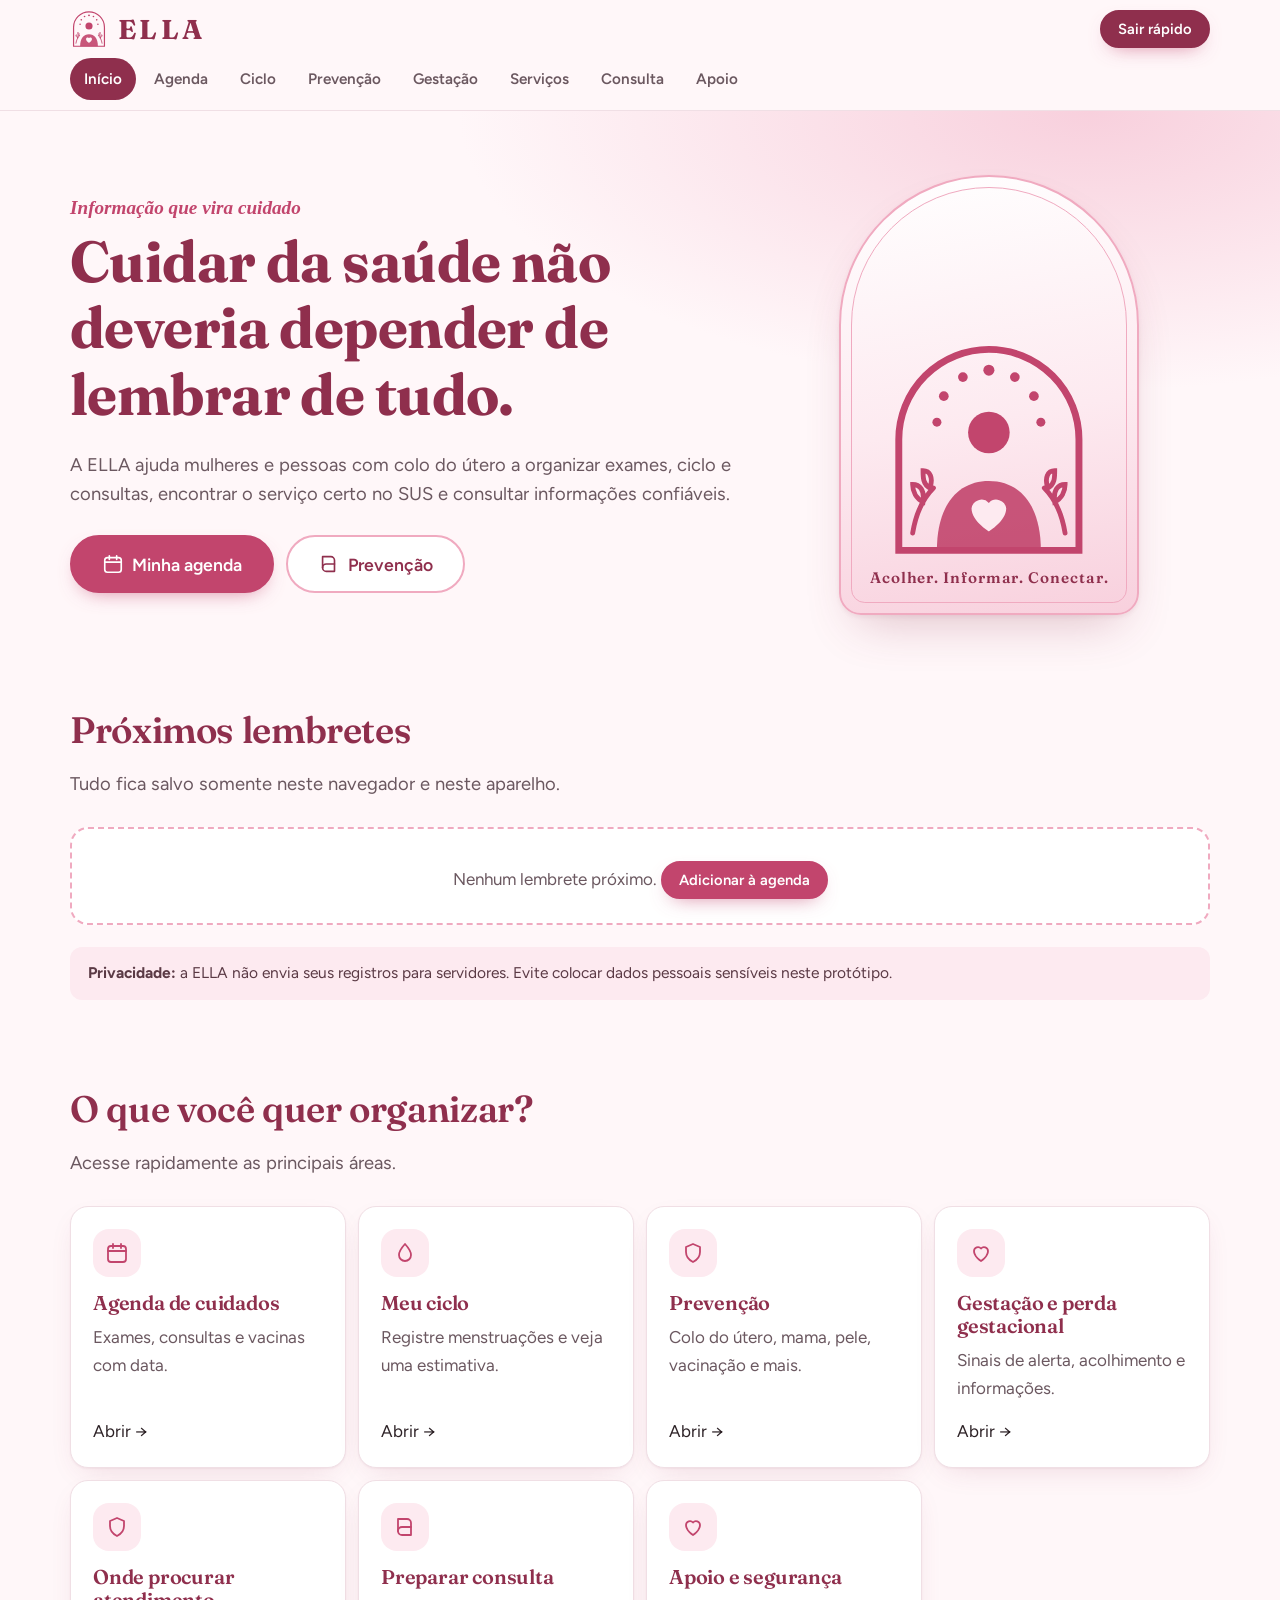
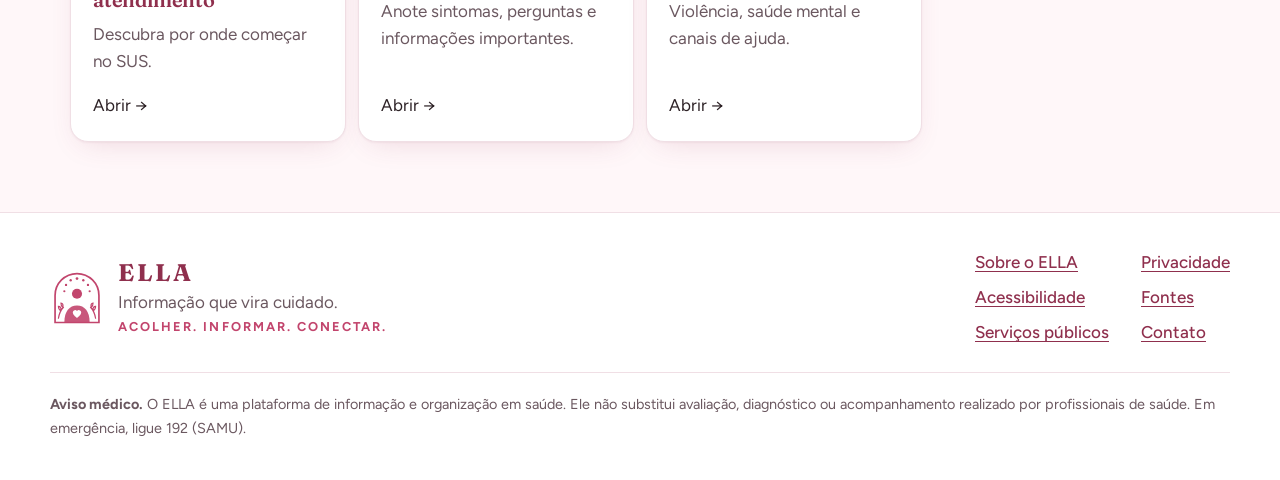
==== commit 38ab2bb5: "Add files via upload" ====
--- a/index.html
+++ b/index.html
@@ -6,7 +6,6 @@
 <title>ELLA — Informação que vira cuidado</title>
 <meta name="description" content="ELLA: plataforma de informação e organização em saúde preventiva da mulher, com foco no acesso aos serviços públicos de saúde do Brasil.">
 <meta name="theme-color" content="#fff7f9">
-<link rel="icon" href="data:image/svg+xml,%3Csvg xmlns='http://www.w3.org/2000/svg' viewBox='0 0 64 64'%3E%3Cpath d='M8 60V28a24 24 0 0 1 48 0v32z' fill='%23c2456d'/%3E%3Ccircle cx='32' cy='30' r='7' fill='%23fff7f9'/%3E%3C/svg%3E">
 <link rel="preconnect" href="https://fonts.googleapis.com">
 <link rel="preconnect" href="https://fonts.gstatic.com" crossorigin>
 <link href="https://fonts.googleapis.com/css2?family=Fraunces:opsz,wght@9..144,400;9..144,600;9..144,700&family=Figtree:wght@400;500;600;700&display=swap" rel="stylesheet">
@@ -22,9 +21,9 @@
       <span class="brand-name">ELLA</span>
     </a>
     <div class="top-actions">
-      <button class="btn ghost sm" id="btn-menu" aria-expanded="false" aria-controls="nav">Menu</button>
+      <button class="btn ghost sm" id="btn-menu" type="button" aria-expanded="false" aria-controls="nav">Menu</button>
       <span id="user-area"></span>
-      <button class="btn danger sm" data-act="sair-rapido" title="Sai do site imediatamente">Sair rápido</button>
+      <button class="btn danger sm" id="quick-exit" type="button">Sair rápido</button>
     </div>
   </div>
   <nav id="nav" aria-label="Menu principal"></nav>
@@ -40,7 +39,7 @@
     </div>
     <ul class="foot-links">
       <li><a href="#/sobre">Sobre o ELLA</a></li>
-      <li><a href="#/privacidade">Política de privacidade</a></li>
+      <li><a href="#/privacidade">Privacidade</a></li>
       <li><a href="#/acessibilidade">Acessibilidade</a></li>
       <li><a href="#/fontes">Fontes</a></li>
       <li><a href="#/servicos-publicos">Serviços públicos</a></li>
@@ -62,23 +61,23 @@
   </form>
 </dialog>
 
-<!-- Emblema da ELLA: símbolo original inspirado na Imperatriz do Tarô (coroa de 12 estrelas, coração-escudo, espigas e folhas) -->
 <svg width="0" height="0" style="position:absolute" aria-hidden="true" focusable="false">
   <defs>
     <symbol id="emblema" viewBox="0 0 64 64">
       <path d="M6 61V29a26 26 0 0 1 52 0v32z" fill="none" stroke="currentColor" stroke-width="2"/>
       <g fill="currentColor">
         <circle cx="32" cy="9" r="1.6"/><circle cx="24.5" cy="11" r="1.4"/><circle cx="39.5" cy="11" r="1.4"/>
-        <circle cx="19" cy="16.5" r="1.4"/><circle cx="45" cy="16.5" r="1.4"/><circle cx="17" cy="24" r="1.3"/><circle cx="47" cy="24" r="1.3"/>
+        <circle cx="19" cy="16.5" r="1.4"/><circle cx="45" cy="16.5" r="1.4"/>
+        <circle cx="17" cy="24" r="1.3"/><circle cx="47" cy="24" r="1.3"/>
       </g>
       <circle cx="32" cy="27" r="6" fill="currentColor"/>
       <path d="M17 61c0-13 6-20 15-20s15 7 15 20z" fill="currentColor" opacity=".9"/>
-      <path d="M32 55.5s-5-3-5-6.6a2.9 2.9 0 0 1 5-1.6 2.9 2.9 0 0 1 5 1.6c0 3.600-5 6.600-5 6.600z" fill="var(--emb-bg,#fff7f9)"/>
-      <path d="M10 56c1-6 3-10 6-13M13 47c-2-1-3-3-3-5 2 0 3.500 1.500 3 5zM15 43c-2-1-2-3-2-5 2 0 3 2 2 5z" fill="none" stroke="currentColor" stroke-width="1.400" stroke-linecap="round"/>
-      <path d="M54 56c-1-6-3-10-6-13M51 47c2-1 3-3 3-5-2 0-3.500 1.500-3 5zM49 43c2-1 2-3 2-5-2 0-3 2-2 5z" fill="none" stroke="currentColor" stroke-width="1.400" stroke-linecap="round"/>
+      <path d="M32 55.5s-5-3-5-6.6a2.9 2.9 0 0 1 5-1.6 2.9 2.9 0 0 1 5 1.6c0 3.6-5 6.6-5 6.6z" fill="var(--emb-bg,#fff7f9)"/>
+      <path d="M10 56c1-6 3-10 6-13M13 47c-2-1-3-3-3-5 2 0 3.5 1.5 3 5zM15 43c-2-1-2-3-2-5 2 0 3 2 2 5z" fill="none" stroke="currentColor" stroke-width="1.4" stroke-linecap="round"/>
+      <path d="M54 56c-1-6-3-10-6-13M51 47c2-1 3-3 3-5-2 0-3.5 1.5-3 5zM49 43c2-1 2-3 2-5-2 0-3 2-2 5z" fill="none" stroke="currentColor" stroke-width="1.4" stroke-linecap="round"/>
     </symbol>
   </defs>
 </svg>
 <script src="script.js"></script>
 </body>
-</html>
+</html>
--- a/style.css
+++ b/style.css
@@ -230,3 +230,60 @@
 iframe.mapa{width:100%;height:340px;border:0;border-radius:var(--r-md);box-shadow:var(--shadow)}
 @media print{.top,.foot,.btn,nav,.skip{display:none!important}body{background:#fff}}
 @media(prefers-reduced-motion:reduce){*{animation:none!important;transition:none!important;scroll-behavior:auto!important}}
+
+
+/* ===== ELLA funcionalidade integrada ===== */
+.view{display:none}
+.view.on{display:block;animation:ellaIn .22s ease}
+@keyframes ellaIn{from{opacity:.2;transform:translateY(4px)}to{opacity:1;transform:none}}
+.section-title{display:flex;align-items:end;justify-content:space-between;gap:16px;flex-wrap:wrap}
+.hero .eyebrow{font:600 1.2rem var(--serif);color:var(--rose-600);font-style:italic;margin-bottom:10px}
+.hero .hero-copy{max-width:62ch}
+.hero .hero-copy p{max-width:62ch}
+.hero-card{background:#fff;border:1px solid var(--line);border-radius:var(--r-lg);padding:22px;box-shadow:var(--shadow)}
+.hero-card h3{margin-bottom:8px}
+.feature-grid{display:grid;gap:16px;grid-template-columns:repeat(auto-fit,minmax(230px,1fr));margin-top:18px}
+.feature-grid .card{min-height:150px}
+.home-notes{margin-top:22px}
+.quick-grid{display:grid;gap:12px;grid-template-columns:repeat(auto-fit,minmax(220px,1fr))}
+.quick-grid .card{height:100%}
+.toolbar{display:flex;gap:10px;align-items:center;justify-content:space-between;flex-wrap:wrap;margin-bottom:18px}
+.toolbar input{max-width:420px}
+.content-grid{display:grid;gap:16px;grid-template-columns:repeat(auto-fit,minmax(270px,1fr))}
+.content-card{display:flex;flex-direction:column;gap:8px}
+.content-card .pill{width:max-content}
+.content-card .more{margin-top:auto}
+.article-head{margin-bottom:20px}
+.article-head .pill{margin-bottom:10px}
+.article{max-width:78ch}
+.article h2{margin-top:1.6em}
+.article h3{margin-top:1.2em}
+.article ul{padding-left:1.25em}
+.article li{margin-bottom:.45em}
+.article .src{margin-top:20px}
+.article-back{margin-bottom:18px}
+.view-head{padding:22px 0 10px}
+.view-head .lead{margin-bottom:0}
+.data-list{list-style:none;margin:0;padding:0;display:grid;gap:10px}
+.data-list>li{display:flex;justify-content:space-between;gap:14px;align-items:flex-start;background:#fff;border:1px solid var(--line);border-radius:var(--r-sm);padding:14px 16px}
+.data-list small{display:block;color:var(--mut)}
+.data-list .x{background:none;border:0;color:var(--burnt);font-size:1.35rem;cursor:pointer;padding:2px 7px}
+.empty{background:#fff;border:2px dashed var(--rose-300);border-radius:var(--r-md);padding:24px;text-align:center;color:var(--mut)}
+.big-stat{font:700 2.35rem var(--serif);color:var(--rose-600);line-height:1.05}
+.situation{margin-top:18px}
+.situation .alert-box{margin-top:0}
+.help-grid{display:grid;gap:14px;grid-template-columns:repeat(auto-fit,minmax(220px,1fr))}
+.help-number{font:700 1.7rem var(--serif);color:var(--rose-600)}
+.contact-card{border-left:6px solid var(--rose-600)}
+.print-only{display:none}
+@media print{
+  .print-only{display:block}
+  .view:not(.on){display:none!important}
+}
+@media(max-width:700px){
+  .top-row{padding:10px 14px}
+  .wrap{padding:0 16px}
+  .hero-in{gap:24px}
+  .section-title{align-items:flex-start}
+  .toolbar input{max-width:none}
+}
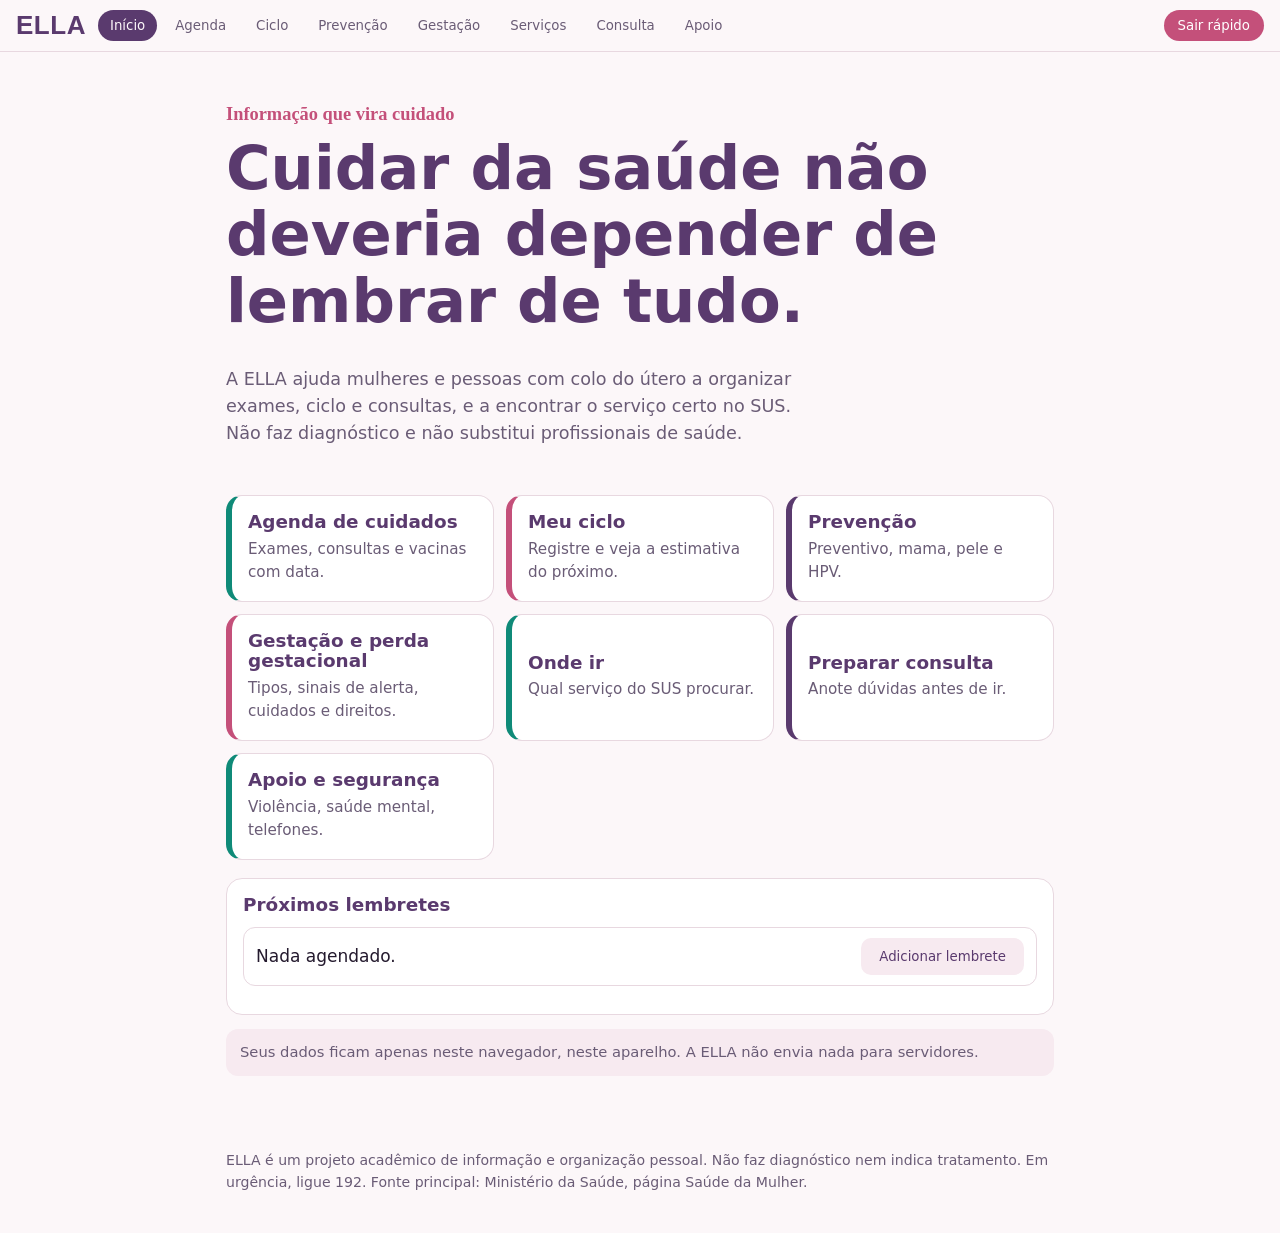
==== commit 6b914d0c: "Add files via upload" ====
--- a/index.html
+++ b/index.html
@@ -4,80 +4,157 @@
 <meta charset="utf-8">
 <meta name="viewport" content="width=device-width, initial-scale=1, viewport-fit=cover">
 <title>ELLA — Informação que vira cuidado</title>
-<meta name="description" content="ELLA: plataforma de informação e organização em saúde preventiva da mulher, com foco no acesso aos serviços públicos de saúde do Brasil.">
-<meta name="theme-color" content="#fff7f9">
-<link rel="preconnect" href="https://fonts.googleapis.com">
-<link rel="preconnect" href="https://fonts.gstatic.com" crossorigin>
-<link href="https://fonts.googleapis.com/css2?family=Fraunces:opsz,wght@9..144,400;9..144,600;9..144,700&family=Figtree:wght@400;500;600;700&display=swap" rel="stylesheet">
+<link href="https://fonts.googleapis.com/css2?family=Bricolage+Grotesque:wght@500;700;800&family=Source+Sans+3:wght@400;600&display=swap" rel="stylesheet">
 <link rel="stylesheet" href="style.css">
 </head>
 <body>
-<a class="skip" href="#app">Pular para o conteúdo</a>
+<header>
+<span class="logo">ELLA</span>
+<nav id="nav" aria-label="Seções"></nav>
+<button class="exit" onclick="location.replace('https://www.google.com.br')" title="Sair rápido desta página">Sair rápido</button>
+</header>
+<main>
 
-<header class="top">
-  <div class="top-row">
-    <a class="brand" href="#/inicio" aria-label="ELLA, ir para o início">
-      <svg class="brand-mark" viewBox="0 0 64 64" aria-hidden="true"><use href="#emblema"/></svg>
-      <span class="brand-name">ELLA</span>
-    </a>
-    <div class="top-actions">
-      <button class="btn ghost sm" id="btn-menu" type="button" aria-expanded="false" aria-controls="nav">Menu</button>
-      <span id="user-area"></span>
-      <button class="btn danger sm" id="quick-exit" type="button">Sair rápido</button>
-    </div>
-  </div>
-  <nav id="nav" aria-label="Menu principal"></nav>
-</header>
+<section class="view on" id="inicio">
+<div class="hero"><div class="tag">Informação que vira cuidado</div>
+<h1>Cuidar da saúde não deveria depender de lembrar de tudo.</h1>
+<p>A ELLA ajuda mulheres e pessoas com colo do útero a organizar exames, ciclo e consultas, e a encontrar o serviço certo no SUS. Não faz diagnóstico e não substitui profissionais de saúde.</p></div>
+<div class="grid" id="atalhos"></div>
+<div class="card"><h3>Próximos lembretes</h3><ul class="list" id="prox"></ul></div>
+<div class="note">Seus dados ficam apenas neste navegador, neste aparelho. A ELLA não envia nada para servidores.</div>
+</section>
 
-<main id="app" tabindex="-1"></main>
+<section class="view" id="agenda">
+<h2>Minha agenda de cuidados</h2>
+<p>Cadastre consultas, exames e vacinas. Você define as datas; a ELLA mostra o que está chegando.</p>
+<div class="card">
+<label for="et">O que é?</label><input id="et" placeholder="Ex.: Preventivo na UBS">
+<div class="row"><div><label for="ed">Data</label><input type="date" id="ed"></div>
+<div><label for="ek">Tipo</label><select id="ek"><option>Exame</option><option>Consulta</option><option>Vacina</option><option>Resultado</option><option>Outro</option></select></div></div>
+<label for="en">Observação (opcional)</label><input id="en" placeholder="Ex.: levar cartão do SUS">
+<button class="btn" onclick="addEv()">Salvar na agenda</button></div>
+<ul class="list" id="evs"></ul>
+</section>
 
-<footer class="foot">
-  <div class="foot-in">
-    <div class="foot-brand">
-      <svg viewBox="0 0 64 64" aria-hidden="true"><use href="#emblema"/></svg>
-      <div><b>ELLA</b><p>Informação que vira cuidado.</p><p class="tri">Acolher. Informar. Conectar.</p></div>
-    </div>
-    <ul class="foot-links">
-      <li><a href="#/sobre">Sobre o ELLA</a></li>
-      <li><a href="#/privacidade">Privacidade</a></li>
-      <li><a href="#/acessibilidade">Acessibilidade</a></li>
-      <li><a href="#/fontes">Fontes</a></li>
-      <li><a href="#/servicos-publicos">Serviços públicos</a></li>
-      <li><a href="#/contato">Contato</a></li>
-    </ul>
-  </div>
-  <p class="aviso"><b>Aviso médico.</b> O ELLA é uma plataforma de informação e organização em saúde. Ele não substitui avaliação, diagnóstico ou acompanhamento realizado por profissionais de saúde. Em emergência, ligue 192 (SAMU).</p>
-</footer>
+<section class="view" id="ciclo">
+<h2>Meu ciclo</h2>
+<p>Registre o primeiro dia de cada menstruação. Com dois ou mais registros, a ELLA calcula a duração média do seu ciclo e estima a próxima.</p>
+<div class="card"><label for="cd">Primeiro dia da menstruação</label><input type="date" id="cd">
+<button class="btn" onclick="addCy()">Registrar</button></div>
+<div class="card" style="margin-top:12px"><div id="cres">Nenhum registro ainda.</div></div>
+<ul class="list" id="cys"></ul>
+<div class="note">A previsão é uma estimativa baseada só nos seus registros e não serve como método contraceptivo. Se o ciclo mudar muito, houver sangramento fora do esperado ou dor forte, procure a UBS.</div>
+</section>
 
-<dialog id="dlg" aria-labelledby="dlg-title">
-  <form id="dlg-form" novalidate>
-    <h2 id="dlg-title"></h2>
-    <div id="dlg-body"></div>
-    <p id="dlg-err" class="err" role="alert"></p>
-    <div class="dlg-actions">
-      <button type="button" class="btn ghost" data-act="fechar">Cancelar</button>
-      <button type="submit" class="btn" id="dlg-submit">Salvar</button>
-    </div>
-  </form>
-</dialog>
+<section class="view" id="prevencao">
+<h2>Prevenção</h2>
+<p>Resumos baseados no Ministério da Saúde. Para conferir atualizações, use sempre o link da fonte.</p>
+<details open><summary>Preventivo (exame do colo do útero)</summary>
+<p>Detecta cedo o câncer de colo do útero, cujo principal fator de risco é a infecção pelo HPV. Vale para quem tem colo do útero, entre 25 e 64 anos, que já iniciou a vida sexual, mesmo sem sintomas. Isso inclui mulheres trans com colo do útero e mulheres que se relacionam só com mulheres.</p>
+<p>Frequência: anual; após dois resultados negativos seguidos, a cada três anos. Onde: Unidade Básica de Saúde, com médica(o) ou enfermeira(o). A coleta não dói, mas o espéculo pode causar desconforto. Você tem direito a privacidade e a atendimento sem discriminação.</p>
+<p><a href="https://www.gov.br/saude/pt-br/assuntos/saude-de-a-a-z/s/saude-da-mulher" target="_blank" rel="noopener">Fonte: Ministério da Saúde</a></p></details>
+<details><summary>Como ler o resultado</summary><ul>
+<li>Negativo: repetir em um ano (ou em três, se já houve um negativo no ano anterior).</li>
+<li>HPV ou lesão de baixo grau: repetir em seis meses.</li>
+<li>Lesão de alto grau: a equipe decide a conduta; pode ser preciso outro exame, como a colposcopia.</li>
+<li>Amostra insatisfatória: o material não bastou; é preciso repetir.</li></ul></details>
+<details><summary>Vacina contra o HPV e preservativos</summary>
+<p>A vacina é a principal proteção contra o HPV e está disponível nas unidades de atenção primária. O preservativo, masculino ou feminino, protege parcialmente, pois o vírus também passa pelo contato com a pele da região genital. Preservativos são distribuídos nas UBS.</p>
+<p><a href="https://www.gov.br/saude/pt-br/vacinacao/calendario" target="_blank" rel="noopener">Calendário de vacinação</a></p></details>
+<details><summary>Mama</summary>
+<p>A recomendação do Ministério da Saúde para o rastreamento com mamografia é entre 50 e 69 anos, a cada dois anos. Quem tem histórico familiar ou outro risco elevado deve conversar com a equipe de saúde sobre começar antes. Perceber nódulo, mudança na pele ou saída de secreção pelo mamilo pede consulta, em qualquer idade.</p>
+<p><a href="https://www.gov.br/saude/pt-br/assuntos/saude-de-a-a-z/c/cancer-de-mama" target="_blank" rel="noopener">Fonte: Ministério da Saúde</a></p></details>
+<details><summary>Pele</summary>
+<p>Use protetor solar, evite o sol forte no meio do dia e observe suas pintas. Procure atendimento se uma pinta ou ferida mudar de forma, cor ou tamanho, sangrar ou não cicatrizar. Na UBS, a equipe avalia e encaminha ao dermatologista quando necessário.</p>
+<p><a href="https://www.gov.br/inca" target="_blank" rel="noopener">Fonte: INCA</a></p></details>
+<details><summary>Saúde sexual e reprodutiva</summary>
+<p>O SUS oferece métodos contraceptivos, acompanhamento na gestação, parto e pós-parto, prevenção e tratamento de infecções sexualmente transmissíveis, atendimento a vítimas de violência sexual e interrupção gestacional nos casos previstos em lei. Fale com a UBS mais próxima.</p>
+<p><a href="https://www.gov.br/saude/pt-br/assuntos/saude-de-a-a-z/s/saude-da-mulher/saude-sexual-e-reprodutiva" target="_blank" rel="noopener">Saiba mais</a></p></details>
+<div class="note">Mais conteúdo confiável: <a href="https://www.febrasgo.org.br/campanhas-informativas/" target="_blank" rel="noopener">Febrasgo</a>, <a href="https://portaldeboaspraticas.iff.fiocruz.br/faq-perguntas-frequentes/" target="_blank" rel="noopener">Fiocruz IFF</a> e <a href="https://www.who.int/health-topics/women-s-health" target="_blank" rel="noopener">OMS</a>.</div>
+</section>
 
-<svg width="0" height="0" style="position:absolute" aria-hidden="true" focusable="false">
-  <defs>
-    <symbol id="emblema" viewBox="0 0 64 64">
-      <path d="M6 61V29a26 26 0 0 1 52 0v32z" fill="none" stroke="currentColor" stroke-width="2"/>
-      <g fill="currentColor">
-        <circle cx="32" cy="9" r="1.6"/><circle cx="24.5" cy="11" r="1.4"/><circle cx="39.5" cy="11" r="1.4"/>
-        <circle cx="19" cy="16.5" r="1.4"/><circle cx="45" cy="16.5" r="1.4"/>
-        <circle cx="17" cy="24" r="1.3"/><circle cx="47" cy="24" r="1.3"/>
-      </g>
-      <circle cx="32" cy="27" r="6" fill="currentColor"/>
-      <path d="M17 61c0-13 6-20 15-20s15 7 15 20z" fill="currentColor" opacity=".9"/>
-      <path d="M32 55.5s-5-3-5-6.6a2.9 2.9 0 0 1 5-1.6 2.9 2.9 0 0 1 5 1.6c0 3.6-5 6.6-5 6.6z" fill="var(--emb-bg,#fff7f9)"/>
-      <path d="M10 56c1-6 3-10 6-13M13 47c-2-1-3-3-3-5 2 0 3.5 1.5 3 5zM15 43c-2-1-2-3-2-5 2 0 3 2 2 5z" fill="none" stroke="currentColor" stroke-width="1.4" stroke-linecap="round"/>
-      <path d="M54 56c-1-6-3-10-6-13M51 47c2-1 3-3 3-5-2 0-3.5 1.5-3 5zM49 43c2-1 2-3 2-5-2 0-3 2-2 5z" fill="none" stroke="currentColor" stroke-width="1.4" stroke-linecap="round"/>
-    </symbol>
-  </defs>
-</svg>
+<section class="view" id="servicos">
+<h2>Onde procurar atendimento</h2>
+<label for="sit">Qual é a sua situação?</label>
+<select id="sit" onchange="showSv()"><option value="">Escolha…</option>
+<option value="a">Quero fazer o preventivo ou tirar dúvidas de rotina</option>
+<option value="b">Corrimento, odor, verrugas ou lesões</option>
+<option value="c">Preciso de vacina ou preservativo</option>
+<option value="d">Estou grávida ou acho que estou</option>
+<option value="e">Estou sofrendo violência</option>
+<option value="f">Estou mal emocionalmente</option>
+<option value="h">Estou grávida e tenho sangramento ou dor</option>
+<option value="g">Tive um resultado alterado</option></select>
+<div class="card" id="svr" style="margin-top:12px">Escolha uma situação para ver o próximo passo.</div>
+<div class="card" style="margin-top:12px"><h3>Levar sempre</h3><p>Documento com foto, Cartão Nacional de Saúde (número do SUS) se tiver, e seus exames anteriores. Tenha também o app <a href="https://www.gov.br/saude/pt-br/composicao/seidigi/meususdigital" target="_blank" rel="noopener">Meu SUS Digital</a> para consultar seu histórico. Reclamações ou elogios: Ouvidoria do SUS, ligue 136.</p></div>
+</section>
+
+<section class="view" id="consulta">
+<h2>Preparar minha consulta</h2>
+<p>Anote antes para não esquecer nada. Fica salvo aqui e você pode imprimir.</p>
+<div class="card">
+<label for="q1">O que me trouxe aqui / o que estou sentindo</label><textarea id="q1" rows="3"></textarea>
+<label for="q2">Data da última menstruação e do último preventivo</label><textarea id="q2" rows="2"></textarea>
+<label for="q3">Medicamentos, alergias e histórico na família</label><textarea id="q3" rows="3"></textarea>
+<label for="q4">Perguntas para fazer</label><textarea id="q4" rows="3"></textarea>
+<div class="row"><button class="btn" onclick="saveQ()">Salvar</button><button class="btn alt" onclick="window.print()">Imprimir</button></div>
+<p id="qs" style="color:var(--acc)"></p></div>
+<div class="note">Depois da consulta, pergunte: qual é o próximo passo, quando volto e quando saem os resultados? Registre a resposta na Agenda.</div>
+</section>
+
+<section class="view" id="gestacao">
+<h2>Gestação e perda gestacional</h2>
+<p>Perder uma gravidez acontece com muitas mulheres e pessoas com útero, e merece acolhimento, sem julgamento. Aqui você entende o que é o abortamento, quais sinais pedem atendimento e como a equipe de saúde costuma cuidar.</p>
+<div class="alert"><b>Procure atendimento agora</b> (UPA, hospital ou SAMU 192) se houver sangramento intenso, dor forte, febre, tontura ou mal-estar intenso durante a gravidez.</div>
+<details open><summary>O que é abortamento</summary>
+<p>É a interrupção da gravidez antes de o bebê ter condições de sobreviver fora do útero. Pela OMS e pela FIGO, é a expulsão ou retirada do concepto com menos de 500 g, o que corresponde a cerca de 20 a 22 semanas completas.</p>
+<p>Na maioria dos casos há causa cromossômica ou genética (50 a 60% no primeiro trimestre). Outros fatores: alterações da progesterona, infecções, traumas, incompetência do colo do útero, alterações dos órgãos reprodutores, fatores nutricionais e endócrinos e defeitos de implantação.</p></details>
+<details><summary>Tipos de abortamento</summary>
+<details class="sub"><summary>Ameaça de abortamento</summary><div class="dois"><div><h4>Como se apresenta</h4><p>Sangramento pequeno, vivo ou escuro; dor; colo do útero pouco dilatado ou fechado, com tamanho de acordo com a idade da gravidez.</p></div><div><h4>O que a equipe faz</h4><p>Exame vaginal, repouso e avaliação cuidadosa do sangramento. Pausa nas relações sexuais e nos banhos de imersão. Imunoglobulina Rh em até 72 horas, quando indicada.</p></div></div></details>
+<details class="sub"><summary>Inevitável ou iminente</summary><div class="dois"><div><h4>Como se apresenta</h4><p>Sangramento mais intenso, colo dilatado, contrações regulares e, às vezes, saída das membranas.</p></div><div><h4>O que a equipe faz</h4><p>Acompanha o abortamento, com repouso, sedação e observação do sangramento. Imunoglobulina Rh em até 72 horas.</p></div></div></details>
+<details class="sub"><summary>Incompleto</summary><div class="dois"><div><h4>Como se apresenta</h4><p>O feto é expulso e placenta e membranas ficam retidas. Sangramento abundante e cólicas de média a forte intensidade.</p></div><div><h4>O que a equipe faz</h4><p>Curetagem, repouso, sedação, controle dos sinais vitais e imunoglobulina Rh em até 72 horas, se necessário.</p></div></div></details>
+<details class="sub"><summary>Completo</summary><div class="dois"><div><h4>Como se apresenta</h4><p>Todo o material é expelido; sangramento e dor mínimos; útero diminuído.</p></div><div><h4>O que a equipe faz</h4><p>Revisão uterina e observação se todo o tecido saiu. Imunoglobulina Rh em 72 horas, se indicada.</p></div></div></details>
+<details class="sub"><summary>Habitual</summary><div class="dois"><div><h4>Como se apresenta</h4><p>Três ou mais abortamentos espontâneos sucessivos.</p></div><div><h4>O que a equipe faz</h4><p>Pausa nas relações sexuais, repouso e, se necessário, cerclagem (sutura do colo do útero).</p></div></div></details>
+<details class="sub"><summary>Retido</summary><div class="dois"><div><h4>Como se apresenta</h4><p>O embrião morre e permanece no útero, sem sinais de abortamento. Pode haver mal-estar, falta de apetite e dor de cabeça; sangramento ausente ou escasso.</p></div><div><h4>O que a equipe faz</h4><p>Medicação de indução, controle dos sinais vitais e imunoglobulina Rh em 72 horas, se indicada.</p></div></div></details>
+<details class="sub"><summary>Infectado</summary><div class="dois"><div><h4>Como se apresenta</h4><p>Semelhante ao completo e ao incompleto, com pulso rápido e fraco, pressão baixa e febre.</p></div><div><h4>O que a equipe faz</h4><p>Esvaziamento do útero após a fase aguda, tratamento contra a infecção, sangue, soros e controle dos sinais vitais.</p></div></div></details>
+<p class="note">A coluna “O que a equipe faz” descreve condutas de profissionais. Não é orientação para tratar em casa.</p></details>
+<details><summary>Complicações possíveis</summary><div class="dois">
+<div><h4>Imediatas</h4><p>Hemorragias, perfurações do útero, ulcerações no colo e na vagina, infecções.</p></div>
+<div><h4>Tardias</h4><p>Infertilidade, inflamação crônica das trompas (salpingite), dores pélvicas.</p></div>
+<div><h4>Em futuras gestações</h4><p>Inserção anormal da placenta, abortamentos repetidos, partos prematuros, complicações na saída da placenta.</p></div></div></details>
+<details><summary>O que esperar no hospital</summary><ul>
+<li>Internação, com controle dos sinais vitais, do sangramento e da urina.</li>
+<li>Soro na veia, analgésicos e, quando há infecção, antibióticos.</li>
+<li>Exame de tipo sanguíneo e fator Rh.</li>
+<li>Apoio psicológico e preparo para curetagem, se for necessária.</li></ul></details>
+<details><summary>Cuidados depois</summary>
+<p>Depois do abortamento, as mamas podem ficar cheias. A equipe orienta sobre medicação para inibir o leite, sobre não fazer ordenha nem compressas e sobre o enfaixamento das mamas. Peça orientação atual à equipe, pois as práticas mudam. Sentir tristeza é comum; conte com apoio psicológico na UBS e veja a página <a href="#" onclick="go('apoio');return false">Apoio</a>.</p></details>
+<details><summary>O que a lei permite</summary>
+<p>No Brasil, o Código Penal (art. 128, incisos I e II) permite o aborto quando há risco de vida da gestante ou quando a gravidez resulta de estupro, com consentimento da gestante ou de seu representante legal se ela for incapaz. Em caso de estupro, a recomendação é realizar até 12 semanas completas; de 12 a 20 semanas, cada caso é analisado individualmente. Fora dessas situações, o Código Penal prevê pena.</p>
+<p>Em qualquer situação de abortamento, você tem direito a atendimento de saúde humanizado e ao sigilo profissional.</p></details>
+<div class="note">Fonte: material didático de Enfermagem (2009) enviado pelo grupo, com referências à OMS/FIGO e ao Código Penal. Confirme dados, prazos e condutas nas normas atuais do Ministério da Saúde. <a href="https://www.gov.br/saude/pt-br/assuntos/saude-de-a-a-z/s/saude-da-mulher/saude-materna" target="_blank" rel="noopener">Saúde materna</a>.</div>
+</section>
+
+<section class="view" id="apoio">
+<h2>Saúde mental e violência</h2>
+<p>Você não está sozinha, e a culpa nunca é da vítima. Violência inclui agressão física, ameaça, humilhação, controle, perseguição e abuso sexual.</p>
+<div class="alert"><div class="tel">Ligue 180</div>Central de Atendimento à Mulher. Gratuita, funciona todos os dias e orienta sobre denúncia e rede de proteção.</div>
+<div class="alert"><div class="tel">190</div>Polícia Militar, em perigo imediato. <b class="tel" style="font-size:1.1rem">192</b> SAMU, emergência de saúde.</div>
+<div class="alert" style="border-color:var(--acc)"><div class="tel" style="color:var(--acc)">188</div>CVV, apoio emocional e prevenção do suicídio, com conversa por telefone ou chat.</div>
+<details open><summary>Para onde ir</summary><ul>
+<li>UBS ou hospital: atendimento a vítimas de violência sexual, com cuidados de saúde e orientação.</li>
+<li>Delegacia da Mulher (DEAM), quando existir na sua cidade, ou qualquer delegacia.</li>
+<li>CRAS e CREAS: assistência social e acompanhamento.</li>
+<li>CAPS: cuidado em saúde mental pelo SUS, pergunte na UBS como chegar.</li></ul></details>
+<details><summary>Sinais de que vale buscar apoio de saúde mental</summary>
+<p>Tristeza ou ansiedade que não passam, pressão constante, medo de alguém próximo, isolamento, insônia, perda de interesse. Não é preciso esperar piorar. Comece pela UBS.</p></details>
+<div class="note">Se alguém pode ver seu aparelho, use o botão “Sair rápido” no topo e apague o histórico do navegador.</div>
+</section>
+
+</main>
+<!-- Para mudar cores e fontes: style.css (variáveis no topo). Textos: index.html. Comportamento: script.js -->
+<footer>ELLA é um projeto acadêmico de informação e organização pessoal. Não faz diagnóstico nem indica tratamento. Em urgência, ligue 192. Fonte principal: Ministério da Saúde, página Saúde da Mulher.</footer>
+
 <script src="script.js"></script>
 </body>
-</html>+</html>
--- a/style.css
+++ b/style.css
@@ -1,289 +1,51 @@
-/* ELLA — identidade rosa, branca e sofisticada */
-:root{
-  --rose-50:#fff7f9; --rose-100:#fdeaf0; --rose-200:#f8d0dd; --rose-300:#f0aac0; --rose-400:#e58aa8;
-  --rose-600:#c2456d; --rose-700:#a8385a; --burnt:#8f2f4d;
-  --ink:#2d2226; --mut:#6b5860; --line:#f0dfe5; --sand:#f7f2f3; --white:#fff;
-  --ok:#2f7d5b; --warn:#9a5b00;
-  --r-lg:26px; --r-md:18px; --r-sm:12px;
-  --shadow:0 1px 2px rgba(143,47,77,.06),0 10px 30px -12px rgba(143,47,77,.18);
-  --shadow-lg:0 2px 4px rgba(143,47,77,.08),0 24px 50px -20px rgba(143,47,77,.30);
-  --serif:"Fraunces",Georgia,"Times New Roman",serif;
-  --sans:"Figtree",system-ui,-apple-system,"Segoe UI",Roboto,sans-serif;
-  box-sizing:border-box; padding-top:env(safe-area-inset-top,0px); padding-bottom:env(safe-area-inset-bottom,0px);
-}
-*,*::before,*::after{box-sizing:inherit}
-html{scroll-padding-top:150px;-webkit-text-size-adjust:100%}
-body{margin:0;background:var(--rose-50);color:var(--ink);font:17px/1.6 var(--sans);-webkit-font-smoothing:antialiased}
-h1,h2,h3,h4{font-family:var(--serif);color:var(--burnt);line-height:1.15;margin:0 0 .5em;font-weight:600;letter-spacing:-.01em}
-h1{font-size:clamp(2.1rem,6.5vw,3.6rem);font-weight:700}
-h2{font-size:clamp(1.6rem,4.5vw,2.3rem)}
-h3{font-size:1.25rem}
-h4{font-size:1.05rem}
-p{margin:0 0 1em;max-width:68ch}
-a{color:var(--burnt);text-underline-offset:3px}
-a:hover{color:var(--rose-600)}
-img,svg{max-width:100%}
-:focus-visible{outline:3px solid var(--rose-600);outline-offset:3px;border-radius:6px}
-.skip{position:absolute;left:-999px;top:8px;background:var(--burnt);color:#fff;padding:10px 16px;border-radius:99px;z-index:100}
-.skip:focus{left:8px}
+:root{--bg:#fcf7f9;--card:#fff;--ink:#241a2e;--mut:#6a5c76;--pri:#5a3a6e;--acc:#0f8a78;--rose:#c4507a;--soft:#f7eaf0;--line:#e8d8e0;box-sizing:border-box;padding-top:env(safe-area-inset-top,0px);padding-bottom:env(safe-area-inset-bottom,0px)}
+@media(prefers-color-scheme:dark){:root:not([data-theme="light"]){--bg:#171020;--card:#211830;--ink:#f2eaf7;--mut:#b7a8c4;--pri:#d9b3ee;--acc:#4fd1bb;--rose:#ff7fae;--soft:#2c2140;--line:#3b2d52}}
+:root[data-theme="dark"]{--bg:#171020;--card:#211830;--ink:#f2eaf7;--mut:#b7a8c4;--pri:#d9b3ee;--acc:#4fd1bb;--rose:#ff7fae;--soft:#2c2140;--line:#3b2d52}
+*{box-sizing:border-box}html{scroll-padding-top:env(safe-area-inset-top,0px)}
+body{margin:0;background:var(--bg);color:var(--ink);font:17px/1.55 "Source Sans 3",system-ui,sans-serif}
+h1,h2,h3{font-family:"Bricolage Grotesque",system-ui,sans-serif;line-height:1.1;margin:0 0 .5em;color:var(--pri)}
+a{color:var(--acc)}
+header{position:sticky;top:env(safe-area-inset-top,0px);z-index:5;background:var(--bg);border-bottom:1px solid var(--line);padding:10px 16px;display:flex;align-items:center;gap:12px;flex-wrap:wrap}
+.logo{font:800 26px "Bricolage Grotesque",sans-serif;color:var(--pri);letter-spacing:.02em}
+nav{display:flex;gap:6px;overflow-x:auto;flex:1}
+nav button{border:0;background:none;color:var(--mut);font:600 15px inherit;font-family:inherit;padding:8px 12px;border-radius:99px;cursor:pointer;white-space:nowrap}
+nav button[aria-current=true]{background:var(--pri);color:var(--bg)}
+.exit{background:var(--rose);color:#fff;border:0;border-radius:99px;padding:8px 14px;font:600 14px inherit;font-family:inherit;cursor:pointer}
+button:focus-visible,input:focus-visible,select:focus-visible,textarea:focus-visible,summary:focus-visible,a:focus-visible{outline:3px solid var(--acc);outline-offset:2px}
+main{max-width:860px;margin:0 auto;padding:20px 16px 60px}
+.view{display:none}.view.on{display:block}
+.hero{padding:28px 0 12px}
+.hero h1{font-size:clamp(2.2rem,8vw,3.8rem);font-weight:800;max-width:14em}
+.hero p{max-width:34em;color:var(--mut);font-size:1.1rem}
+.tag{font-family:"Bricolage Grotesque";font-size:1.15rem;color:var(--rose);font-weight:700;margin-bottom:6px}
+.grid{display:grid;gap:12px;grid-template-columns:repeat(auto-fit,minmax(230px,1fr));margin:18px 0}
+.card{background:var(--card);border:1px solid var(--line);border-radius:16px;padding:16px}
+.card.go{cursor:pointer;text-align:left;font:inherit;color:inherit;width:100%;border-left:6px solid var(--acc)}
+.card.go:nth-child(2n){border-left-color:var(--rose)}.card.go:nth-child(3n){border-left-color:var(--pri)}
+.card h3{font-size:1.15rem;margin-bottom:.3em}.card p{margin:0;color:var(--mut);font-size:.95rem}
+label{display:block;font-weight:600;font-size:.9rem;margin:10px 0 4px}
+input,select,textarea{width:100%;padding:10px;border:1px solid var(--line);border-radius:10px;background:var(--bg);color:var(--ink);font:inherit}
+.btn{background:var(--pri);color:var(--bg);border:0;border-radius:10px;padding:11px 18px;font:600 16px inherit;font-family:inherit;cursor:pointer;margin-top:12px}
+.btn.alt{background:var(--soft);color:var(--pri)}
+.row{display:flex;gap:10px;flex-wrap:wrap}.row>*{flex:1;min-width:140px}
+ul.list{list-style:none;padding:0;margin:12px 0}
+ul.list li{display:flex;justify-content:space-between;gap:10px;align-items:center;padding:10px 12px;border:1px solid var(--line);border-radius:12px;background:var(--card);margin-bottom:8px}
+ul.list small{color:var(--mut);display:block}
+.x{background:none;border:0;color:var(--rose);font-size:1.3rem;cursor:pointer}
+.pill{display:inline-block;background:var(--soft);color:var(--pri);border-radius:99px;padding:2px 10px;font-size:.8rem;font-weight:600}
+.big{font:800 2rem "Bricolage Grotesque";color:var(--acc)}
+details{background:var(--card);border:1px solid var(--line);border-radius:14px;padding:12px 16px;margin-bottom:10px}
+summary{font:700 1.1rem "Bricolage Grotesque";color:var(--pri);cursor:pointer}
+details p,details li{color:var(--ink)}
+.note{background:var(--soft);border-radius:12px;padding:12px 14px;font-size:.92rem;color:var(--mut);margin:14px 0}
+.alert{border:2px solid var(--rose);border-radius:14px;padding:14px;margin:12px 0;background:var(--card)}
+.tel{font:800 1.5rem "Bricolage Grotesque";color:var(--rose)}
+footer{max-width:860px;margin:0 auto;padding:0 16px 40px;color:var(--mut);font-size:.88rem}
+@media(prefers-reduced-motion:no-preference){.view.on{animation:f .25s}@keyframes f{from{opacity:0}to{opacity:1}}}
 
-/* Cabeçalho */
-.top{position:sticky;top:env(safe-area-inset-top,0px);z-index:30;background:rgba(255,247,249,.94);backdrop-filter:blur(10px);border-bottom:1px solid var(--line)}
-.top-row{max-width:1180px;margin:0 auto;padding:10px 20px;display:flex;align-items:center;justify-content:space-between;gap:12px}
-.brand{display:flex;align-items:center;gap:10px;text-decoration:none;color:var(--burnt)}
-.brand-mark{width:38px;height:38px;color:var(--rose-600);--emb-bg:var(--rose-50)}
-.brand-name{font:700 1.7rem var(--serif);letter-spacing:.12em}
-.top-actions{display:flex;align-items:center;gap:8px;flex-wrap:wrap;justify-content:flex-end}
-#user-area{display:flex;gap:8px;align-items:center}
-.hello{font-size:.9rem;color:var(--mut)}
-nav{max-width:1180px;margin:0 auto;padding:0 20px 10px;display:flex;gap:4px;overflow-x:auto;scrollbar-width:thin}
-nav a{white-space:nowrap;text-decoration:none;color:var(--mut);font-weight:600;font-size:.95rem;padding:9px 14px;border-radius:99px;transition:background .2s,color .2s}
-nav a:hover{background:var(--rose-100);color:var(--burnt)}
-nav a[aria-current=page]{background:var(--burnt);color:#fff}
-#btn-menu{display:none}
-@media(max-width:860px){
-  #btn-menu{display:inline-flex}
-  nav{display:none;flex-direction:column;padding-bottom:14px;overflow:visible}
-  nav.open{display:flex}
-  nav a{padding:12px 16px;font-size:1rem}
-  .hello{display:none}
-}
-
-/* Botões */
-.btn{display:inline-flex;align-items:center;justify-content:center;gap:8px;background:var(--rose-600);color:#fff;border:2px solid var(--rose-600);border-radius:99px;padding:13px 24px;font:600 1rem var(--sans);cursor:pointer;text-decoration:none;min-height:46px;transition:transform .15s,background .2s,box-shadow .2s;box-shadow:0 8px 20px -10px rgba(194,69,109,.7)}
-.btn:hover{background:var(--rose-700);border-color:var(--rose-700);color:#fff;transform:translateY(-1px)}
-.btn.alt{background:#fff;color:var(--burnt);border-color:var(--rose-300);box-shadow:none}
-.btn.alt:hover{background:var(--rose-100);color:var(--burnt)}
-.btn.ghost{background:transparent;color:var(--burnt);border-color:transparent;box-shadow:none}
-.btn.ghost:hover{background:var(--rose-100);color:var(--burnt)}
-.btn.danger{background:var(--burnt);border-color:var(--burnt)}
-.btn.sm{padding:8px 16px;min-height:38px;font-size:.92rem}
-.btn.lg{padding:16px 30px;font-size:1.1rem}
-.ic{width:1.25em;height:1.25em;fill:none;stroke:currentColor;stroke-width:1.8;stroke-linecap:round;stroke-linejoin:round;flex:none}
-.link-btn{background:none;border:0;color:var(--burnt);font:600 .95rem var(--sans);text-decoration:underline;cursor:pointer;padding:6px}
-
-/* Estrutura */
-main{outline:none}
-.wrap{max-width:1180px;margin:0 auto;padding:0 20px}
-.page{padding:22px 0 70px}
-.sec{padding:clamp(36px,7vw,72px) 0}
-.sec.tint{background:var(--rose-100)}
-.sec.white{background:#fff}
-.lead{font-size:1.15rem;color:var(--mut);max-width:60ch}
-.crumbs{display:flex;flex-wrap:wrap;align-items:center;gap:6px;font-size:.9rem;color:var(--mut);margin:6px 0 18px}
-.crumbs a{color:var(--mut)}
-.crumbs span[aria-current]{color:var(--burnt);font-weight:600}
-.crumbs .sep{opacity:.5}
-.pagehead{margin-bottom:28px}
-.pagehead .lead{margin-bottom:0}
-.grid{display:grid;gap:18px;grid-template-columns:repeat(auto-fit,minmax(min(100%,260px),1fr))}
-.grid.g3{grid-template-columns:repeat(auto-fit,minmax(min(100%,300px),1fr))}
-.card{background:#fff;border:1px solid var(--line);border-radius:var(--r-md);padding:22px;box-shadow:var(--shadow);display:flex;flex-direction:column;gap:6px}
-.card h3{margin-bottom:.2em}
-.card p{color:var(--mut);margin:0 0 .6em}
-.card .more{margin-top:auto}
-a.card,button.card{text-decoration:none;color:inherit;text-align:left;font:inherit;cursor:pointer;transition:transform .2s,box-shadow .2s,border-color .2s}
-a.card:hover,button.card:hover{transform:translateY(-3px);box-shadow:var(--shadow-lg);border-color:var(--rose-300)}
-.icon-chip{width:48px;height:48px;border-radius:16px;background:var(--rose-100);color:var(--rose-600);display:grid;place-items:center;margin-bottom:8px}
-.icon-chip .ic{width:24px;height:24px}
-.pill{display:inline-block;background:var(--rose-100);color:var(--burnt);border-radius:99px;padding:3px 12px;font-size:.82rem;font-weight:600}
-.note{background:var(--rose-100);border-radius:var(--r-sm);padding:14px 18px;color:#5b3a45;font-size:.97rem;margin:16px 0}
-.note.warn{background:#fff3e0;color:#5c3b00}
-.alert-box{border:2px solid var(--burnt);background:#fff;border-radius:var(--r-md);padding:18px 20px;margin:18px 0}
-.alert-box h3{margin-bottom:.3em}
-.src{font-size:.88rem;color:var(--mut)}
-.src a{color:var(--burnt)}
-.row{display:flex;flex-wrap:wrap;gap:12px;align-items:center}
-.stack{display:grid;gap:14px}
-hr.soft{border:0;border-top:1px solid var(--line);margin:28px 0}
-
-/* Hero */
-.hero{padding:clamp(28px,6vw,64px) 0 clamp(36px,6vw,72px);background:radial-gradient(900px 400px at 85% 0%,var(--rose-200),transparent 70%),var(--rose-50)}
-.hero-in{display:grid;gap:36px;grid-template-columns:1.2fr .8fr;align-items:center}
-.hero .tag{font:600 1.25rem var(--serif);color:var(--rose-600);margin:0 0 10px;font-style:italic}
-.hero h1{max-width:13em;margin-bottom:.4em}
-.hero .lead{margin-bottom:1.4em}
-.hero-actions{display:flex;flex-wrap:wrap;gap:12px}
-.carta{justify-self:center;width:min(300px,78vw);aspect-ratio:3/4.4;border-radius:150px 150px 22px 22px;background:linear-gradient(170deg,#fff 0%,var(--rose-100) 55%,var(--rose-200) 100%);border:2px solid var(--rose-300);box-shadow:var(--shadow-lg);display:flex;flex-direction:column;align-items:center;justify-content:flex-end;padding:22px 22px 26px;position:relative;color:var(--rose-600);--emb-bg:#fdeaf0}
-.carta::before{content:"";position:absolute;inset:10px;border-radius:140px 140px 14px 14px;border:1px solid var(--rose-300);pointer-events:none}
-.carta svg{width:88%;height:auto;margin-bottom:8px}
-.carta small{font:600 .95rem var(--serif);color:var(--burnt);letter-spacing:.06em}
-@media(prefers-reduced-motion:no-preference){.carta{animation:flutua 7s ease-in-out infinite}@keyframes flutua{50%{transform:translateY(-8px)}}}
-@media(max-width:820px){.hero-in{grid-template-columns:1fr}.carta{order:-1;width:min(220px,60vw)}}
-
-/* Atalhos e conceito */
-.atalhos{margin-top:-28px;position:relative;z-index:2}
-.atalho{display:flex;align-items:center;gap:12px;background:#fff;border:1px solid var(--line);border-radius:99px;padding:12px 18px;font-weight:600;color:var(--burnt);text-decoration:none;box-shadow:var(--shadow);cursor:pointer;font-family:inherit;font-size:1rem;text-align:left;transition:transform .2s,border-color .2s}
-.atalho:hover{transform:translateY(-2px);border-color:var(--rose-300);color:var(--burnt)}
-.atalho .ic{color:var(--rose-600);width:22px;height:22px}
-.atalho.sos{background:var(--burnt);color:#fff;border-color:var(--burnt)}.atalho.sos .ic{color:#fff}
-.atalhos-grid{display:grid;gap:12px;grid-template-columns:repeat(auto-fit,minmax(min(100%,230px),1fr))}
-.fluxo{display:grid;grid-template-columns:repeat(4,1fr);gap:14px;counter-reset:f;margin:26px 0}
-.fluxo li{list-style:none;position:relative;background:#fff;border:1px solid var(--line);border-radius:var(--r-md);padding:20px;box-shadow:var(--shadow)}
-.fluxo li b{display:block;font:700 1.3rem var(--serif);color:var(--burnt);margin-bottom:4px}
-.fluxo li span{color:var(--mut);font-size:.95rem}
-.fluxo li:not(:last-child)::after{content:"";position:absolute;right:-13px;top:50%;width:12px;height:12px;border-top:3px solid var(--rose-400);border-right:3px solid var(--rose-400);transform:translateY(-50%) rotate(45deg)}
-.fluxo{padding:0}
-@media(max-width:860px){.fluxo{grid-template-columns:1fr 1fr}.fluxo li:not(:last-child)::after{display:none}}
-@media(max-width:520px){.fluxo{grid-template-columns:1fr}}
-.ponte{display:grid;grid-template-columns:1fr auto 1fr;gap:16px;align-items:center;margin:26px 0}
-.ponte>div{background:#fff;border:1px solid var(--line);border-radius:var(--r-md);padding:18px;text-align:center}
-.ponte .mid{background:var(--burnt);color:#fff;border-radius:99px;padding:14px 22px;font-weight:700}
-@media(max-width:700px){.ponte{grid-template-columns:1fr}}
-.tri-band{text-align:center;padding:clamp(48px,9vw,90px) 20px;background:linear-gradient(180deg,var(--rose-100),var(--rose-200));color:var(--burnt)}
-.tri-band p{margin:0 auto}
-.tri-band .big{font:600 clamp(1.7rem,5vw,2.8rem) var(--serif);margin-bottom:.3em}
-.tri-band .small{letter-spacing:.22em;font-weight:700;font-size:.95rem}
-
-/* Abas e chips */
-.tabs{display:flex;gap:6px;overflow-x:auto;padding:4px;background:#fff;border:1px solid var(--line);border-radius:99px;margin-bottom:24px;scrollbar-width:none}
-.tabs a{white-space:nowrap;padding:10px 18px;border-radius:99px;text-decoration:none;color:var(--mut);font-weight:600;font-size:.95rem}
-.tabs a[aria-current=page]{background:var(--rose-600);color:#fff}
-.tabs a:hover:not([aria-current]){background:var(--rose-100);color:var(--burnt)}
-.chips{display:flex;flex-wrap:wrap;gap:8px}
-.chip{border:1.5px solid var(--rose-300);background:#fff;color:var(--burnt);border-radius:99px;padding:8px 16px;font:600 .95rem var(--sans);cursor:pointer;min-height:40px}
-.chip:hover{background:var(--rose-100)}
-.chip[aria-pressed=true]{background:var(--burnt);border-color:var(--burnt);color:#fff}
-
-/* Formulários */
-label{display:block;font-weight:600;font-size:.95rem;margin:0 0 6px;color:var(--ink)}
-.campo{margin-bottom:14px}
-.hint{font-size:.85rem;color:var(--mut);margin:4px 0 0;font-weight:400}
-input,select,textarea{width:100%;padding:12px 14px;border:1.5px solid #e2cbd3;border-radius:var(--r-sm);background:#fff;color:var(--ink);font:inherit;min-height:46px}
-textarea{min-height:96px;resize:vertical}
-input:focus,select:focus,textarea:focus{border-color:var(--rose-600)}
-.err{color:#a1132f;font-weight:600;min-height:1.4em;margin:6px 0}
-.form-grid{display:grid;gap:14px;grid-template-columns:repeat(auto-fit,minmax(min(100%,220px),1fr))}
-dialog{border:0;border-radius:var(--r-lg);padding:26px;width:min(560px,94vw);max-height:92vh;overflow:auto;box-shadow:var(--shadow-lg);color:var(--ink)}
-dialog::backdrop{background:rgba(70,20,40,.45)}
-.dlg-actions{display:flex;justify-content:flex-end;gap:10px;flex-wrap:wrap;margin-top:8px}
-
-/* Itens de lista */
-.items{list-style:none;margin:0;padding:0;display:grid;gap:10px}
-.item{display:flex;gap:12px;align-items:flex-start;background:#fff;border:1px solid var(--line);border-radius:var(--r-sm);padding:14px 16px}
-.item.done .t{text-decoration:line-through;color:var(--mut)}
-.item .body{flex:1;min-width:0}
-.item .t{font-weight:700;overflow-wrap:anywhere}
-.item small{display:block;color:var(--mut);font-size:.9rem;overflow-wrap:anywhere}
-.item .acts{display:flex;gap:2px;flex-wrap:wrap}
-.item input[type=checkbox]{width:22px;height:22px;min-height:0;margin-top:3px;accent-color:var(--rose-600)}
-.empty{background:#fff;border:2px dashed var(--rose-300);border-radius:var(--r-md);padding:24px;text-align:center;color:var(--mut)}
-.empty .btn{margin-top:8px}
-.stat{font:700 2.4rem var(--serif);color:var(--rose-600);line-height:1}
-
-/* Calendário */
-.cal-bar{display:flex;flex-wrap:wrap;gap:10px;align-items:center;justify-content:space-between;margin-bottom:14px}
-.seg{display:inline-flex;background:#fff;border:1px solid var(--line);border-radius:99px;padding:3px}
-.seg button{border:0;background:none;padding:8px 16px;border-radius:99px;font:600 .92rem var(--sans);color:var(--mut);cursor:pointer;min-height:38px}
-.seg button[aria-pressed=true]{background:var(--rose-600);color:#fff}
-.cal-title{font:600 1.3rem var(--serif);color:var(--burnt);text-transform:capitalize}
-.mes{display:grid;grid-template-columns:repeat(7,1fr);gap:4px}
-.mes .dow{text-align:center;font-weight:700;font-size:.82rem;color:var(--mut);padding:6px 0}
-.dia{aspect-ratio:1/1;min-height:44px;border:1px solid var(--line);background:#fff;border-radius:12px;display:flex;flex-direction:column;align-items:center;justify-content:center;gap:3px;font:600 .98rem var(--sans);color:var(--ink);cursor:pointer;padding:2px}
-.dia:hover{border-color:var(--rose-400)}
-.dia.out{opacity:.4}
-.dia.hoje{border:2px solid var(--rose-600)}
-.dia[aria-pressed=true]{background:var(--burnt);color:#fff;border-color:var(--burnt)}
-.dia .dots{display:flex;gap:3px;height:6px}
-.dia .dots i{width:6px;height:6px;border-radius:50%;background:var(--rose-600)}
-.dia[aria-pressed=true] .dots i{background:#fff}
-.semana{display:grid;gap:12px;grid-template-columns:repeat(7,1fr)}
-.semana .col{background:#fff;border:1px solid var(--line);border-radius:var(--r-sm);padding:10px;min-height:120px}
-.semana .col.hoje{border:2px solid var(--rose-600)}
-.semana h4{font:700 .95rem var(--sans);margin:0 0 6px;color:var(--burnt);text-transform:capitalize}
-.semana .ev{font-size:.85rem;background:var(--rose-100);border-radius:8px;padding:6px 8px;margin-bottom:6px;width:100%;text-align:left;border:0;cursor:pointer;font-family:inherit;color:var(--ink)}
-@media(max-width:820px){.semana{grid-template-columns:1fr}.semana .col{min-height:0}}
-
-/* Acordeões */
-details{background:#fff;border:1px solid var(--line);border-radius:var(--r-md);padding:4px 20px;margin-bottom:12px;box-shadow:var(--shadow)}
-summary{font:600 1.1rem var(--serif);color:var(--burnt);cursor:pointer;padding:14px 0;list-style:none;display:flex;justify-content:space-between;gap:12px;align-items:center}
-summary::-webkit-details-marker{display:none}
-summary::after{content:"+";font:400 1.6rem var(--sans);color:var(--rose-600);transition:transform .2s}
-details[open] summary::after{transform:rotate(45deg)}
-details>div{padding:0 0 16px}
-details ul{padding-left:1.2em;margin:.4em 0 1em}
-details li{margin-bottom:.35em}
-
-/* Conteúdos */
-.busca{display:flex;gap:10px;flex-wrap:wrap;margin-bottom:14px}
-.busca input{flex:1;min-width:220px}
-.artigo{max-width:74ch}
-.artigo h2{margin-top:1.6em;font-size:1.5rem}
-.artigo ul{padding-left:1.2em}
-.artigo li{margin-bottom:.4em}
-.meta{color:var(--mut);font-size:.92rem;margin-bottom:18px}
-
-/* Rodapé */
-.foot{background:#fff;border-top:1px solid var(--line);padding:36px 20px 40px}
-.foot-in{max-width:1180px;margin:0 auto;display:flex;flex-wrap:wrap;gap:28px;justify-content:space-between}
-.foot-brand{display:flex;gap:14px;align-items:center;color:var(--rose-600);--emb-bg:#fff}
-.foot-brand svg{width:54px;height:54px}
-.foot-brand b{font:700 1.5rem var(--serif);letter-spacing:.12em;color:var(--burnt)}
-.foot-brand p{margin:0;color:var(--mut)}
-.foot-brand .tri{font-size:.8rem;letter-spacing:.16em;font-weight:700;text-transform:uppercase;color:var(--rose-600)}
-.foot-links{list-style:none;margin:0;padding:0;display:grid;grid-template-columns:repeat(2,auto);gap:8px 32px}
-.foot-links a{color:var(--burnt);font-weight:500}
-.aviso{max-width:1180px;margin:26px auto 0;padding-top:20px;border-top:1px solid var(--line);color:var(--mut);font-size:.9rem}
-
-.tel{font:700 1.9rem var(--serif);color:var(--rose-600);line-height:1}
-.tel-card{border-left:6px solid var(--rose-600)}
-iframe.mapa{width:100%;height:340px;border:0;border-radius:var(--r-md);box-shadow:var(--shadow)}
-@media print{.top,.foot,.btn,nav,.skip{display:none!important}body{background:#fff}}
-@media(prefers-reduced-motion:reduce){*{animation:none!important;transition:none!important;scroll-behavior:auto!important}}
-
-
-/* ===== ELLA funcionalidade integrada ===== */
-.view{display:none}
-.view.on{display:block;animation:ellaIn .22s ease}
-@keyframes ellaIn{from{opacity:.2;transform:translateY(4px)}to{opacity:1;transform:none}}
-.section-title{display:flex;align-items:end;justify-content:space-between;gap:16px;flex-wrap:wrap}
-.hero .eyebrow{font:600 1.2rem var(--serif);color:var(--rose-600);font-style:italic;margin-bottom:10px}
-.hero .hero-copy{max-width:62ch}
-.hero .hero-copy p{max-width:62ch}
-.hero-card{background:#fff;border:1px solid var(--line);border-radius:var(--r-lg);padding:22px;box-shadow:var(--shadow)}
-.hero-card h3{margin-bottom:8px}
-.feature-grid{display:grid;gap:16px;grid-template-columns:repeat(auto-fit,minmax(230px,1fr));margin-top:18px}
-.feature-grid .card{min-height:150px}
-.home-notes{margin-top:22px}
-.quick-grid{display:grid;gap:12px;grid-template-columns:repeat(auto-fit,minmax(220px,1fr))}
-.quick-grid .card{height:100%}
-.toolbar{display:flex;gap:10px;align-items:center;justify-content:space-between;flex-wrap:wrap;margin-bottom:18px}
-.toolbar input{max-width:420px}
-.content-grid{display:grid;gap:16px;grid-template-columns:repeat(auto-fit,minmax(270px,1fr))}
-.content-card{display:flex;flex-direction:column;gap:8px}
-.content-card .pill{width:max-content}
-.content-card .more{margin-top:auto}
-.article-head{margin-bottom:20px}
-.article-head .pill{margin-bottom:10px}
-.article{max-width:78ch}
-.article h2{margin-top:1.6em}
-.article h3{margin-top:1.2em}
-.article ul{padding-left:1.25em}
-.article li{margin-bottom:.45em}
-.article .src{margin-top:20px}
-.article-back{margin-bottom:18px}
-.view-head{padding:22px 0 10px}
-.view-head .lead{margin-bottom:0}
-.data-list{list-style:none;margin:0;padding:0;display:grid;gap:10px}
-.data-list>li{display:flex;justify-content:space-between;gap:14px;align-items:flex-start;background:#fff;border:1px solid var(--line);border-radius:var(--r-sm);padding:14px 16px}
-.data-list small{display:block;color:var(--mut)}
-.data-list .x{background:none;border:0;color:var(--burnt);font-size:1.35rem;cursor:pointer;padding:2px 7px}
-.empty{background:#fff;border:2px dashed var(--rose-300);border-radius:var(--r-md);padding:24px;text-align:center;color:var(--mut)}
-.big-stat{font:700 2.35rem var(--serif);color:var(--rose-600);line-height:1.05}
-.situation{margin-top:18px}
-.situation .alert-box{margin-top:0}
-.help-grid{display:grid;gap:14px;grid-template-columns:repeat(auto-fit,minmax(220px,1fr))}
-.help-number{font:700 1.7rem var(--serif);color:var(--rose-600)}
-.contact-card{border-left:6px solid var(--rose-600)}
-.print-only{display:none}
-@media print{
-  .print-only{display:block}
-  .view:not(.on){display:none!important}
-}
-@media(max-width:700px){
-  .top-row{padding:10px 14px}
-  .wrap{padding:0 16px}
-  .hero-in{gap:24px}
-  .section-title{align-items:flex-start}
-  .toolbar input{max-width:none}
-}
+/* ===== Conteúdo clínico (gestação) ===== */
+details.sub{margin:8px 0;background:var(--bg)}
+details.sub summary{font-size:1rem}
+.dois{display:grid;gap:10px;grid-template-columns:repeat(auto-fit,minmax(220px,1fr))}
+.dois h4{margin:0 0 4px;font:700 .95rem "Bricolage Grotesque";color:var(--acc)}
+.dois p{margin:0}
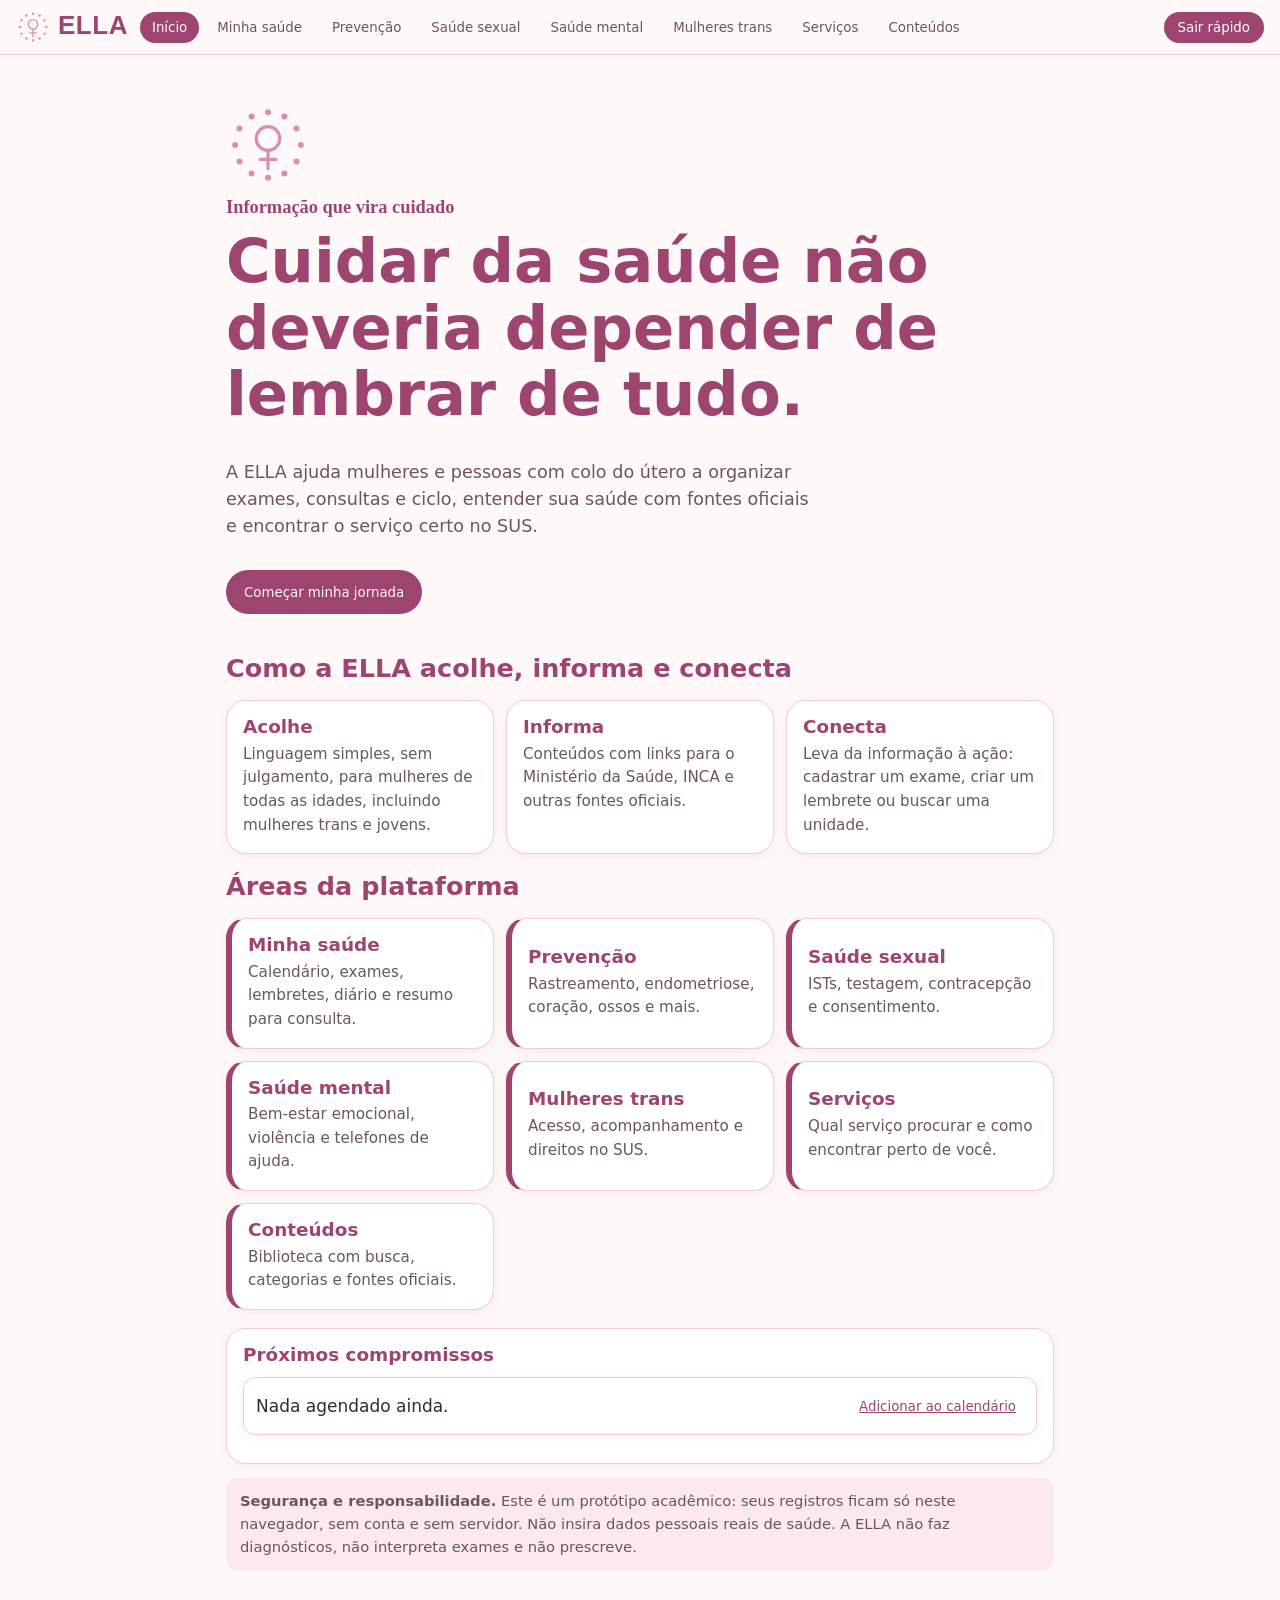
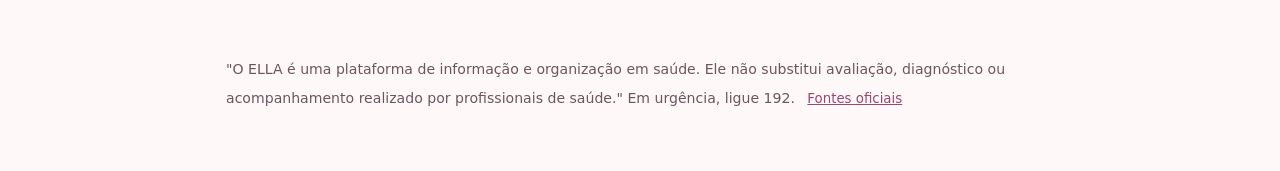
==== commit a2954b12: "Add files via upload" ====
--- a/index.html
+++ b/index.html
@@ -9,43 +9,23 @@
 </head>
 <body>
 <header>
-<span class="logo">ELLA</span>
+<span class="logo"><span class="emb-slot" aria-hidden="false"></span>ELLA</span>
 <nav id="nav" aria-label="Seções"></nav>
 <button class="exit" onclick="location.replace('https://www.google.com.br')" title="Sair rápido desta página">Sair rápido</button>
 </header>
 <main>
-
 <section class="view on" id="inicio">
-<div class="hero"><div class="tag">Informação que vira cuidado</div>
+<div class="hero"><div class="emb-slot big-emb"></div><div class="tag">Informação que vira cuidado</div>
 <h1>Cuidar da saúde não deveria depender de lembrar de tudo.</h1>
-<p>A ELLA ajuda mulheres e pessoas com colo do útero a organizar exames, ciclo e consultas, e a encontrar o serviço certo no SUS. Não faz diagnóstico e não substitui profissionais de saúde.</p></div>
-<div class="grid" id="atalhos"></div>
-<div class="card"><h3>Próximos lembretes</h3><ul class="list" id="prox"></ul></div>
-<div class="note">Seus dados ficam apenas neste navegador, neste aparelho. A ELLA não envia nada para servidores.</div>
+<p>A ELLA ajuda mulheres e pessoas com colo do útero a organizar exames, consultas e ciclo, entender sua saúde com fontes oficiais e encontrar o serviço certo no SUS.</p>
+<button class="btn" onclick="go('saude')">Começar minha jornada</button></div>
+<h2 style="margin-top:28px">Como a ELLA acolhe, informa e conecta</h2>
+<div class="grid"><div class="card"><h3>Acolhe</h3><p>Linguagem simples, sem julgamento, para mulheres de todas as idades, incluindo mulheres trans e jovens.</p></div><div class="card"><h3>Informa</h3><p>Conteúdos com links para o Ministério da Saúde, INCA e outras fontes oficiais.</p></div><div class="card"><h3>Conecta</h3><p>Leva da informação à ação: cadastrar um exame, criar um lembrete ou buscar uma unidade.</p></div></div>
+<h2>Áreas da plataforma</h2><div class="grid" id="atalhos"></div>
+<div class="card"><h3>Próximos compromissos</h3><ul class="list" id="prox"></ul></div>
+<div class="note"><b>Segurança e responsabilidade.</b> Este é um protótipo acadêmico: seus registros ficam só neste navegador, sem conta e sem servidor. Não insira dados pessoais reais de saúde. A ELLA não faz diagnósticos, não interpreta exames e não prescreve.</div>
 </section>
-
-<section class="view" id="agenda">
-<h2>Minha agenda de cuidados</h2>
-<p>Cadastre consultas, exames e vacinas. Você define as datas; a ELLA mostra o que está chegando.</p>
-<div class="card">
-<label for="et">O que é?</label><input id="et" placeholder="Ex.: Preventivo na UBS">
-<div class="row"><div><label for="ed">Data</label><input type="date" id="ed"></div>
-<div><label for="ek">Tipo</label><select id="ek"><option>Exame</option><option>Consulta</option><option>Vacina</option><option>Resultado</option><option>Outro</option></select></div></div>
-<label for="en">Observação (opcional)</label><input id="en" placeholder="Ex.: levar cartão do SUS">
-<button class="btn" onclick="addEv()">Salvar na agenda</button></div>
-<ul class="list" id="evs"></ul>
-</section>
-
-<section class="view" id="ciclo">
-<h2>Meu ciclo</h2>
-<p>Registre o primeiro dia de cada menstruação. Com dois ou mais registros, a ELLA calcula a duração média do seu ciclo e estima a próxima.</p>
-<div class="card"><label for="cd">Primeiro dia da menstruação</label><input type="date" id="cd">
-<button class="btn" onclick="addCy()">Registrar</button></div>
-<div class="card" style="margin-top:12px"><div id="cres">Nenhum registro ainda.</div></div>
-<ul class="list" id="cys"></ul>
-<div class="note">A previsão é uma estimativa baseada só nos seus registros e não serve como método contraceptivo. Se o ciclo mudar muito, houver sangramento fora do esperado ou dor forte, procure a UBS.</div>
-</section>
-
+<section class="view" id="saude"><div class="note no-print"><b>Protótipo:</b> dados ficam apenas neste navegador. Não use informações pessoais reais.</div><div class="stabs no-print" id="stabs" role="tablist" aria-label="Minha saúde"></div><div id="sbody"></div></section>
 <section class="view" id="prevencao">
 <h2>Prevenção</h2>
 <p>Resumos baseados no Ministério da Saúde. Para conferir atualizações, use sempre o link da fonte.</p>
@@ -71,10 +51,28 @@
 <p>O SUS oferece métodos contraceptivos, acompanhamento na gestação, parto e pós-parto, prevenção e tratamento de infecções sexualmente transmissíveis, atendimento a vítimas de violência sexual e interrupção gestacional nos casos previstos em lei. Fale com a UBS mais próxima.</p>
 <p><a href="https://www.gov.br/saude/pt-br/assuntos/saude-de-a-a-z/s/saude-da-mulher/saude-sexual-e-reprodutiva" target="_blank" rel="noopener">Saiba mais</a></p></details>
 <div class="note">Mais conteúdo confiável: <a href="https://www.febrasgo.org.br/campanhas-informativas/" target="_blank" rel="noopener">Febrasgo</a>, <a href="https://portaldeboaspraticas.iff.fiocruz.br/faq-perguntas-frequentes/" target="_blank" rel="noopener">Fiocruz IFF</a> e <a href="https://www.who.int/health-topics/women-s-health" target="_blank" rel="noopener">OMS</a>.</div>
-</section>
-
+<div class="note">Veja também <button class="lk" onclick="go('gestacao')">Gestação e perda gestacional</button> e a <button class="lk" onclick="go('conteudos')">biblioteca completa</button>.</div><h3 style="margin-top:22px">Aprofunde-se</h3><div class="grid" data-lib="prev"></div></section><section class="view" id="sexual"><h2>Saúde sexual</h2><p>Informação sem julgamento sobre prevenção, testagem, contracepção e relações saudáveis, para todas as mulheres, inclusive as que se relacionam com mulheres.</p><div class="grid" data-lib="sex"></div><div class="note">Outros temas (vacinação, HPV) estão em <button class="lk" onclick="go('prevencao')">Prevenção</button>. Dúvida sobre uma situação específica? Procure a UBS.</div></section>
+<section class="view" id="apoio">
+<h2>Saúde mental e violência</h2>
+<p>Você não está sozinha, e a culpa nunca é da vítima. Violência inclui agressão física, ameaça, humilhação, controle, perseguição e abuso sexual.</p>
+<div class="alert"><div class="tel">Ligue 180</div>Central de Atendimento à Mulher. Gratuita, funciona todos os dias e orienta sobre denúncia e rede de proteção.</div>
+<div class="alert"><div class="tel">190</div>Polícia Militar, em perigo imediato. <b class="tel" style="font-size:1.1rem">192</b> SAMU, emergência de saúde.</div>
+<div class="alert" style="border-color:var(--acc)"><div class="tel" style="color:var(--acc)">188</div>CVV, apoio emocional e prevenção do suicídio, com conversa por telefone ou chat.</div>
+<details open><summary>Para onde ir</summary><ul>
+<li>UBS ou hospital: atendimento a vítimas de violência sexual, com cuidados de saúde e orientação.</li>
+<li>Delegacia da Mulher (DEAM), quando existir na sua cidade, ou qualquer delegacia.</li>
+<li>CRAS e CREAS: assistência social e acompanhamento.</li>
+<li>CAPS: cuidado em saúde mental pelo SUS, pergunte na UBS como chegar.</li></ul></details>
+<details><summary>Sinais de que vale buscar apoio de saúde mental</summary>
+<p>Tristeza ou ansiedade que não passam, pressão constante, medo de alguém próximo, isolamento, insônia, perda de interesse. Não é preciso esperar piorar. Comece pela UBS.</p></details>
+<div class="note">Se alguém pode ver seu aparelho, use o botão “Sair rápido” no topo e apague o histórico do navegador.</div>
+<h3 style="margin-top:22px">Aprofunde-se</h3><div class="grid" data-lib="men"></div></section><section class="view" id="trans"><h2>Mulheres trans</h2><p>Você tem direito a atendimento respeitoso no SUS. Aqui há informação sobre acesso, acompanhamento e prevenção. A ELLA não indica medicamentos, doses nem garante a oferta de procedimentos.</p><div class="grid" data-lib="trans"></div><div class="note">Precisa conversar com alguém? Veja <button class="lk" onclick="go('apoio')">Saúde mental e proteção</button>.</div></section>
 <section class="view" id="servicos">
-<h2>Onde procurar atendimento</h2>
+<h2>Encontre um serviço</h2>
+<div class="card"><h3>Buscar perto de você</h3><p>Abre o mapa com sua busca. A ELLA ainda não tem um cadastro próprio de unidades: os resultados vêm do Google Maps, e horários e serviços devem ser confirmados por telefone.</p>
+<div class="row"><div><label for="st">Tipo de serviço</label><select id="st"><option>UBS unidade básica de saúde</option><option>Hospital</option><option>Maternidade</option><option>Sala de vacinação</option><option>CAPS saúde mental</option><option>Centro de testagem e aconselhamento IST</option><option>Ambulatório de saúde LGBTQIA+</option><option>Delegacia da Mulher</option><option>CRAS</option></select></div><div><label for="sl">Bairro e cidade</label><input id="sl" placeholder="Ex.: Centro, Nova Friburgo"></div></div>
+<button class="btn" onclick="buscaSv()">Buscar no mapa</button> <a class="btn alt" href="https://www.gov.br/mulheres/pt-br/ligue180/painel-da-rede-de-atendimento" target="_blank" rel="noopener">Rede de atendimento à mulher (oficial)</a></div>
+<h3 style="margin-top:22px">Qual serviço procurar?</h3>
 <label for="sit">Qual é a sua situação?</label>
 <select id="sit" onchange="showSv()"><option value="">Escolha…</option>
 <option value="a">Quero fazer o preventivo ou tirar dúvidas de rotina</option>
@@ -87,21 +85,9 @@
 <option value="g">Tive um resultado alterado</option></select>
 <div class="card" id="svr" style="margin-top:12px">Escolha uma situação para ver o próximo passo.</div>
 <div class="card" style="margin-top:12px"><h3>Levar sempre</h3><p>Documento com foto, Cartão Nacional de Saúde (número do SUS) se tiver, e seus exames anteriores. Tenha também o app <a href="https://www.gov.br/saude/pt-br/composicao/seidigi/meususdigital" target="_blank" rel="noopener">Meu SUS Digital</a> para consultar seu histórico. Reclamações ou elogios: Ouvidoria do SUS, ligue 136.</p></div>
-</section>
-
-<section class="view" id="consulta">
-<h2>Preparar minha consulta</h2>
-<p>Anote antes para não esquecer nada. Fica salvo aqui e você pode imprimir.</p>
-<div class="card">
-<label for="q1">O que me trouxe aqui / o que estou sentindo</label><textarea id="q1" rows="3"></textarea>
-<label for="q2">Data da última menstruação e do último preventivo</label><textarea id="q2" rows="2"></textarea>
-<label for="q3">Medicamentos, alergias e histórico na família</label><textarea id="q3" rows="3"></textarea>
-<label for="q4">Perguntas para fazer</label><textarea id="q4" rows="3"></textarea>
-<div class="row"><button class="btn" onclick="saveQ()">Salvar</button><button class="btn alt" onclick="window.print()">Imprimir</button></div>
-<p id="qs" style="color:var(--acc)"></p></div>
-<div class="note">Depois da consulta, pergunte: qual é o próximo passo, quando volto e quando saem os resultados? Registre a resposta na Agenda.</div>
-</section>
-
+</section><section class="view" id="conteudos"><h2>Conteúdos</h2><label for="lq">Buscar</label><input id="lq" type="search" oninput="rLib()" placeholder="Ex.: HIV, endometriose, consentimento"><div class="chips" id="lch"></div><div class="grid" id="lres"></div><p><button class="lk" onclick="go('referencias')">Ver todas as fontes oficiais</button></p></section>
+<section class="view" id="artigo"><article id="artc"></article></section>
+<section class="view" id="referencias"><button class="lk" onclick="go('conteudos')">← Conteúdos</button><h2>Fontes oficiais</h2><p>Links indicados pelo projeto. Os conteúdos estão em revisão: confirme sempre na fonte.</p><ul class="list" id="refl"></ul></section>
 <section class="view" id="gestacao">
 <h2>Gestação e perda gestacional</h2>
 <p>Perder uma gravidez acontece com muitas mulheres e pessoas com útero, e merece acolhimento, sem julgamento. Aqui você entende o que é o abortamento, quais sinais pedem atendimento e como a equipe de saúde costuma cuidar.</p>
@@ -134,27 +120,9 @@
 <p>Em qualquer situação de abortamento, você tem direito a atendimento de saúde humanizado e ao sigilo profissional.</p></details>
 <div class="note">Fonte: material didático de Enfermagem (2009) enviado pelo grupo, com referências à OMS/FIGO e ao Código Penal. Confirme dados, prazos e condutas nas normas atuais do Ministério da Saúde. <a href="https://www.gov.br/saude/pt-br/assuntos/saude-de-a-a-z/s/saude-da-mulher/saude-materna" target="_blank" rel="noopener">Saúde materna</a>.</div>
 </section>
-
-<section class="view" id="apoio">
-<h2>Saúde mental e violência</h2>
-<p>Você não está sozinha, e a culpa nunca é da vítima. Violência inclui agressão física, ameaça, humilhação, controle, perseguição e abuso sexual.</p>
-<div class="alert"><div class="tel">Ligue 180</div>Central de Atendimento à Mulher. Gratuita, funciona todos os dias e orienta sobre denúncia e rede de proteção.</div>
-<div class="alert"><div class="tel">190</div>Polícia Militar, em perigo imediato. <b class="tel" style="font-size:1.1rem">192</b> SAMU, emergência de saúde.</div>
-<div class="alert" style="border-color:var(--acc)"><div class="tel" style="color:var(--acc)">188</div>CVV, apoio emocional e prevenção do suicídio, com conversa por telefone ou chat.</div>
-<details open><summary>Para onde ir</summary><ul>
-<li>UBS ou hospital: atendimento a vítimas de violência sexual, com cuidados de saúde e orientação.</li>
-<li>Delegacia da Mulher (DEAM), quando existir na sua cidade, ou qualquer delegacia.</li>
-<li>CRAS e CREAS: assistência social e acompanhamento.</li>
-<li>CAPS: cuidado em saúde mental pelo SUS, pergunte na UBS como chegar.</li></ul></details>
-<details><summary>Sinais de que vale buscar apoio de saúde mental</summary>
-<p>Tristeza ou ansiedade que não passam, pressão constante, medo de alguém próximo, isolamento, insônia, perda de interesse. Não é preciso esperar piorar. Comece pela UBS.</p></details>
-<div class="note">Se alguém pode ver seu aparelho, use o botão “Sair rápido” no topo e apague o histórico do navegador.</div>
-</section>
-
 </main>
-<!-- Para mudar cores e fontes: style.css (variáveis no topo). Textos: index.html. Comportamento: script.js -->
-<footer>ELLA é um projeto acadêmico de informação e organização pessoal. Não faz diagnóstico nem indica tratamento. Em urgência, ligue 192. Fonte principal: Ministério da Saúde, página Saúde da Mulher.</footer>
-
+<footer><p>"O ELLA é uma plataforma de informação e organização em saúde. Ele não substitui avaliação, diagnóstico ou acompanhamento realizado por profissionais de saúde." Em urgência, ligue 192. <button class="lk" onclick="go('referencias')">Fontes oficiais</button></p></footer>
+<div id="toast" role="status" aria-live="polite"></div>
 <script src="script.js"></script>
 </body>
-</html>
+</html>
--- a/style.css
+++ b/style.css
@@ -1,6 +1,6 @@
-:root{--bg:#fcf7f9;--card:#fff;--ink:#241a2e;--mut:#6a5c76;--pri:#5a3a6e;--acc:#0f8a78;--rose:#c4507a;--soft:#f7eaf0;--line:#e8d8e0;box-sizing:border-box;padding-top:env(safe-area-inset-top,0px);padding-bottom:env(safe-area-inset-bottom,0px)}
-@media(prefers-color-scheme:dark){:root:not([data-theme="light"]){--bg:#171020;--card:#211830;--ink:#f2eaf7;--mut:#b7a8c4;--pri:#d9b3ee;--acc:#4fd1bb;--rose:#ff7fae;--soft:#2c2140;--line:#3b2d52}}
-:root[data-theme="dark"]{--bg:#171020;--card:#211830;--ink:#f2eaf7;--mut:#b7a8c4;--pri:#d9b3ee;--acc:#4fd1bb;--rose:#ff7fae;--soft:#2c2140;--line:#3b2d52}
+:root{--bg:#FFF8F8;--card:#FFFFFF;--ink:#3B2932;--mut:#6b5560;--pri:#9D456F;--acc:#9D456F;--rose:#9D456F;--soft:#FCE8EF;--line:#F2C9D9;--mid:#D98EAD;box-sizing:border-box;padding-top:env(safe-area-inset-top,0px);padding-bottom:env(safe-area-inset-bottom,0px)}
+@media(prefers-color-scheme:dark){:root:not([data-theme="light"]){--bg:#2b1d25;--card:#3B2932;--ink:#FFF8F8;--mut:#e0c7d3;--pri:#F2C9D9;--acc:#F2C9D9;--rose:#F2C9D9;--soft:#4a3340;--line:#5c4352;--mid:#D98EAD}}
+:root[data-theme="dark"]{--bg:#2b1d25;--card:#3B2932;--ink:#FFF8F8;--mut:#e0c7d3;--pri:#F2C9D9;--acc:#F2C9D9;--rose:#F2C9D9;--soft:#4a3340;--line:#5c4352;--mid:#D98EAD}
 *{box-sizing:border-box}html{scroll-padding-top:env(safe-area-inset-top,0px)}
 body{margin:0;background:var(--bg);color:var(--ink);font:17px/1.55 "Source Sans 3",system-ui,sans-serif}
 h1,h2,h3{font-family:"Bricolage Grotesque",system-ui,sans-serif;line-height:1.1;margin:0 0 .5em;color:var(--pri)}
@@ -10,7 +10,7 @@
 nav{display:flex;gap:6px;overflow-x:auto;flex:1}
 nav button{border:0;background:none;color:var(--mut);font:600 15px inherit;font-family:inherit;padding:8px 12px;border-radius:99px;cursor:pointer;white-space:nowrap}
 nav button[aria-current=true]{background:var(--pri);color:var(--bg)}
-.exit{background:var(--rose);color:#fff;border:0;border-radius:99px;padding:8px 14px;font:600 14px inherit;font-family:inherit;cursor:pointer}
+.exit{background:#9D456F;color:#fff;border:0;border-radius:99px;padding:8px 14px;font:600 14px inherit;font-family:inherit;cursor:pointer}
 button:focus-visible,input:focus-visible,select:focus-visible,textarea:focus-visible,summary:focus-visible,a:focus-visible{outline:3px solid var(--acc);outline-offset:2px}
 main{max-width:860px;margin:0 auto;padding:20px 16px 60px}
 .view{display:none}.view.on{display:block}
@@ -39,7 +39,7 @@
 details p,details li{color:var(--ink)}
 .note{background:var(--soft);border-radius:12px;padding:12px 14px;font-size:.92rem;color:var(--mut);margin:14px 0}
 .alert{border:2px solid var(--rose);border-radius:14px;padding:14px;margin:12px 0;background:var(--card)}
-.tel{font:800 1.5rem "Bricolage Grotesque";color:var(--rose)}
+.tel{font:800 1.5rem "Bricolage Grotesque";color:var(--pri)}
 footer{max-width:860px;margin:0 auto;padding:0 16px 40px;color:var(--mut);font-size:.88rem}
 @media(prefers-reduced-motion:no-preference){.view.on{animation:f .25s}@keyframes f{from{opacity:0}to{opacity:1}}}
 
@@ -49,3 +49,32 @@
 .dois{display:grid;gap:10px;grid-template-columns:repeat(auto-fit,minmax(220px,1fr))}
 .dois h4{margin:0 0 4px;font:700 .95rem "Bricolage Grotesque";color:var(--acc)}
 .dois p{margin:0}
+
+/* ===== v3: identidade Imperatriz, Minha saúde, biblioteca ===== */
+.emb{width:34px;height:34px;color:var(--mid);vertical-align:middle;margin-right:8px}
+.big-emb .emb{width:84px;height:84px;margin:0 0 6px}
+.card,details,.list li{box-shadow:0 2px 10px rgba(157,69,111,.08)}
+.card{border-radius:20px}.btn{border-radius:99px;min-height:44px}
+a.btn{display:inline-block;text-decoration:none;text-align:center}
+.lk{background:none;border:0;color:var(--pri);font:600 .95rem inherit;font-family:inherit;text-decoration:underline;cursor:pointer;padding:6px 8px;min-height:36px}
+.lk.del{color:#a3274f}
+.stabs{display:flex;gap:6px;overflow-x:auto;padding:4px 0 12px;margin-bottom:8px}
+.stabs button{border:1px solid var(--line);background:var(--card);color:var(--ink);border-radius:99px;padding:9px 14px;font:600 .9rem inherit;font-family:inherit;white-space:nowrap;cursor:pointer}
+.stabs button[aria-current=true]{background:var(--pri);color:var(--bg);border-color:var(--pri)}
+.chips{display:flex;gap:8px;flex-wrap:wrap;margin:12px 0}
+.chip{border:1px solid var(--line);background:var(--card);color:var(--ink);border-radius:99px;padding:8px 14px;font:600 .9rem inherit;font-family:inherit;cursor:pointer}
+.chip[aria-pressed=true]{background:var(--pri);color:var(--bg)}
+.cal{display:grid;grid-template-columns:repeat(7,1fr);gap:4px;margin-top:12px;text-align:center}
+.cal b{font-size:.8rem;color:var(--mut)}
+.day{position:relative;aspect-ratio:1;border:1px solid var(--line);background:var(--bg);color:var(--ink);border-radius:12px;font:600 .95rem inherit;font-family:inherit;cursor:pointer;min-height:40px}
+.day span{position:absolute;right:3px;bottom:2px;background:var(--pri);color:var(--bg);border-radius:99px;font-size:.65rem;padding:0 5px}
+.day.hoje{border-color:var(--pri);border-width:2px}.day.sel{background:var(--pri);color:var(--bg)}.day.sel span{background:var(--bg);color:var(--pri)}
+.bar{justify-content:space-between;align-items:center;margin-bottom:8px}.bar>*{flex:0 1 auto;min-width:0}
+.acts2{display:flex;flex-wrap:wrap;justify-content:flex-end}
+li.done b{text-decoration:line-through;color:var(--mut)}
+.acts{margin:14px 0}.acts>*{flex:0 1 auto}
+.lead{font-size:1.1rem}
+#toast{position:fixed;left:50%;bottom:calc(20px + env(safe-area-inset-bottom,0px));transform:translate(-50%,20px);background:#3B2932;color:#fff;padding:12px 20px;border-radius:99px;opacity:0;pointer-events:none;transition:.25s;z-index:20;max-width:90vw}
+#toast.on{opacity:1;transform:translate(-50%,0)}
+@media(max-width:560px){ul.list li{flex-direction:column;align-items:flex-start}.acts2{justify-content:flex-start}}
+@media print{header,footer,.no-print,.btn,.lk,#toast,.stabs{display:none!important}}
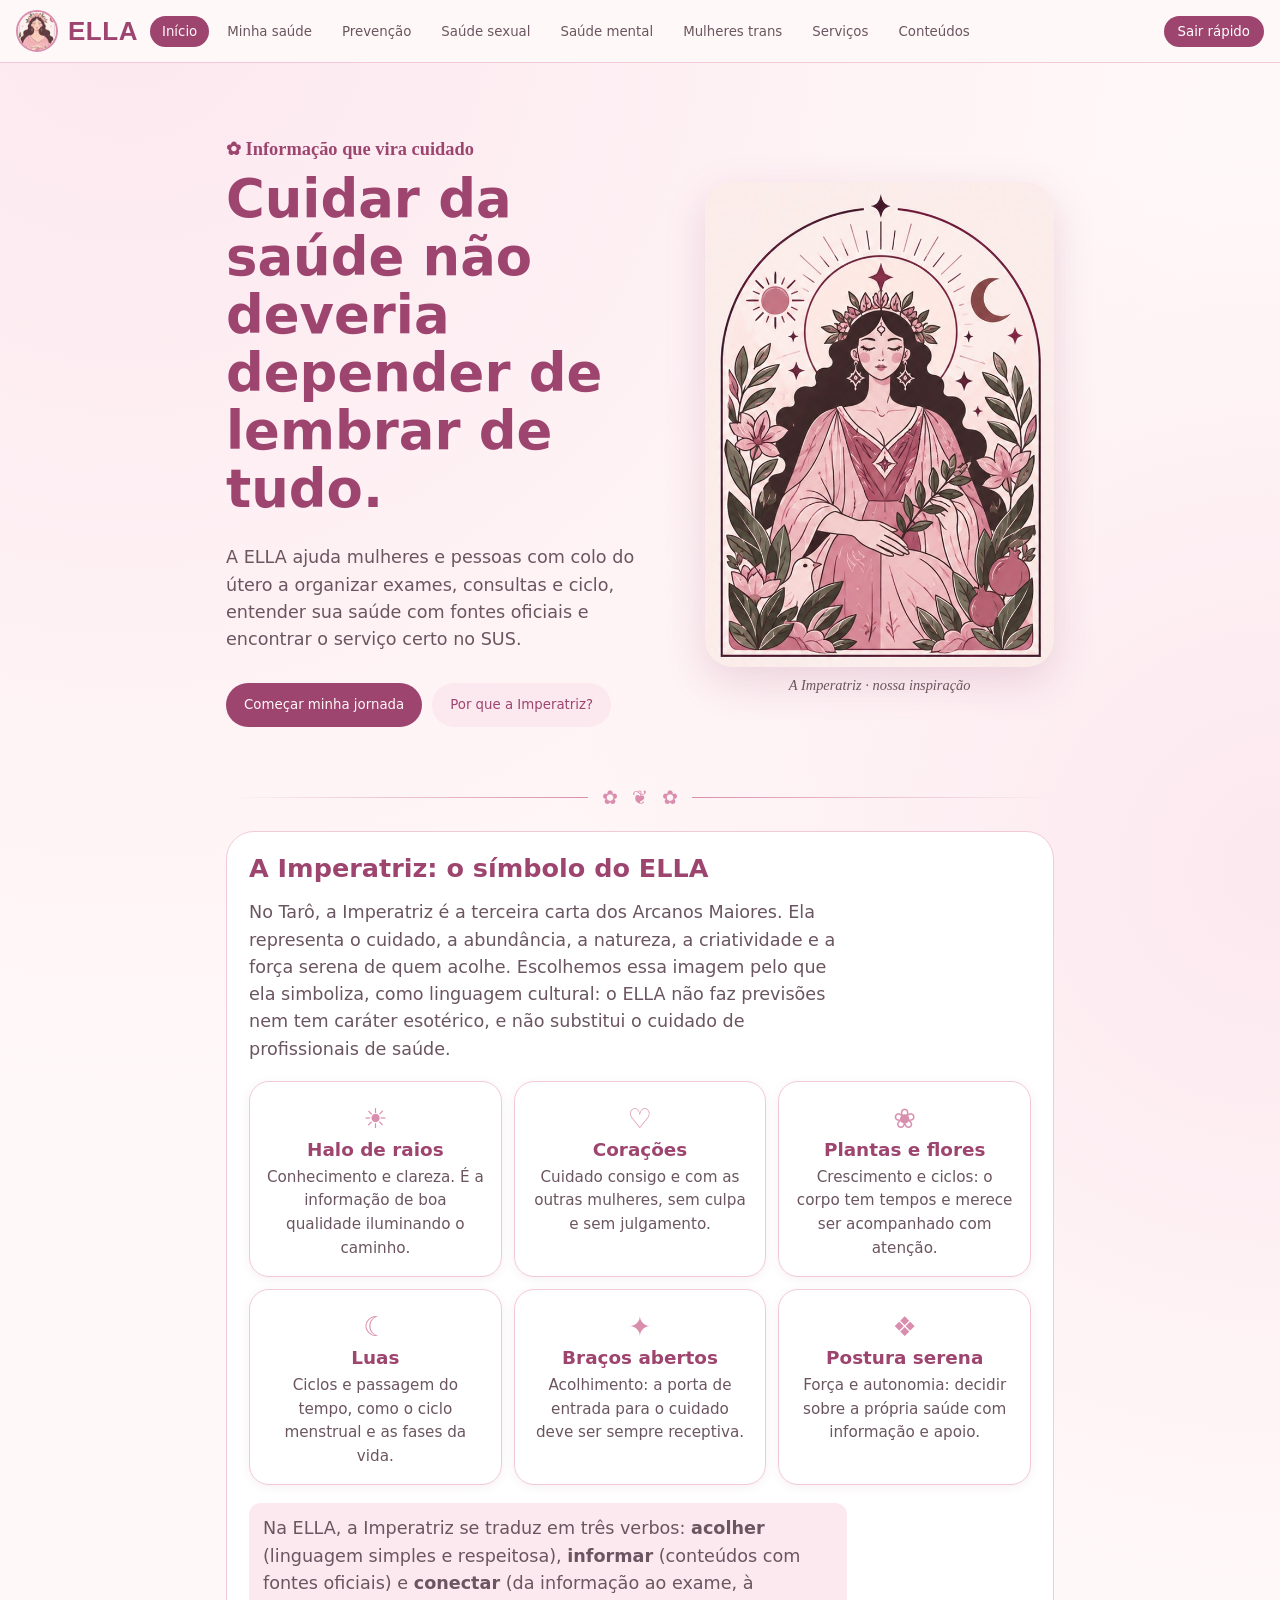
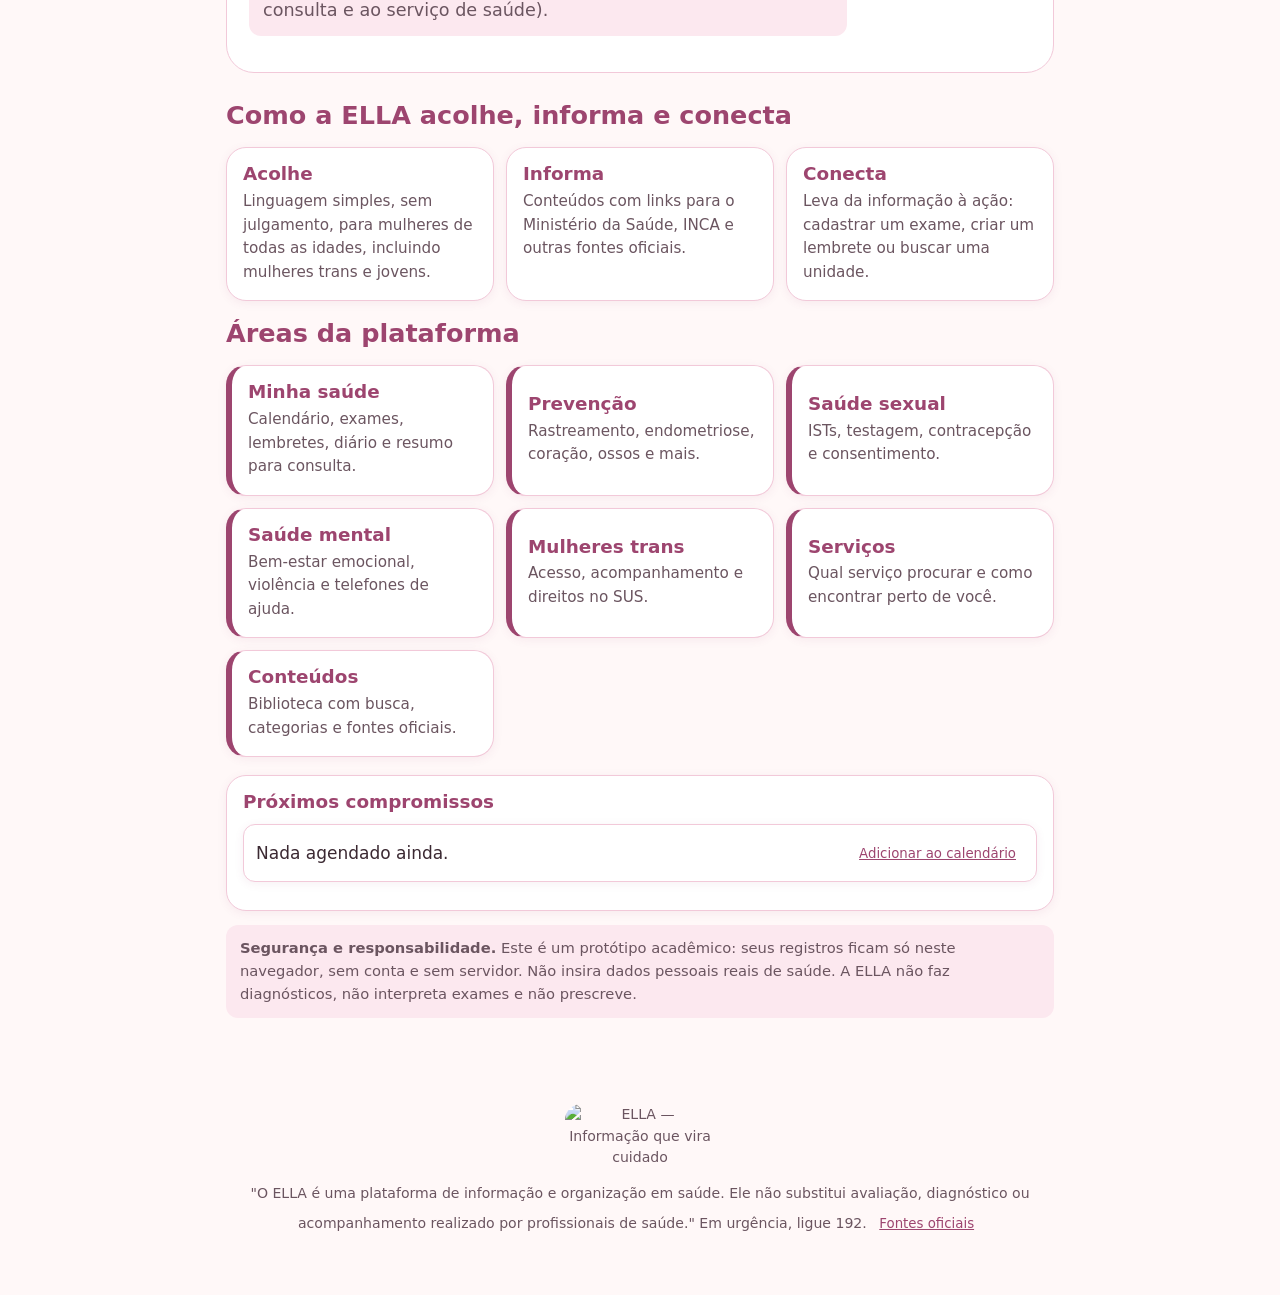
==== commit 489a4d6d: "Add files via upload" ====
--- a/index.html
+++ b/index.html
@@ -3,22 +3,35 @@
 <head>
 <meta charset="utf-8">
 <meta name="viewport" content="width=device-width, initial-scale=1, viewport-fit=cover">
+<link rel="icon" href="favicon.png" type="image/png">
 <title>ELLA — Informação que vira cuidado</title>
 <link href="https://fonts.googleapis.com/css2?family=Bricolage+Grotesque:wght@500;700;800&family=Source+Sans+3:wght@400;600&display=swap" rel="stylesheet">
 <link rel="stylesheet" href="style.css">
 </head>
 <body>
 <header>
-<span class="logo"><span class="emb-slot" aria-hidden="false"></span>ELLA</span>
+<span class="logo"><img class="logo-img" src="logo.png" alt="">ELLA</span>
 <nav id="nav" aria-label="Seções"></nav>
 <button class="exit" onclick="location.replace('https://www.google.com.br')" title="Sair rápido desta página">Sair rápido</button>
 </header>
 <main>
 <section class="view on" id="inicio">
-<div class="hero"><div class="emb-slot big-emb"></div><div class="tag">Informação que vira cuidado</div>
+<div class="hero"><div class="hero2"><div class="htxt"><div class="tag">Informação que vira cuidado</div>
 <h1>Cuidar da saúde não deveria depender de lembrar de tudo.</h1>
 <p>A ELLA ajuda mulheres e pessoas com colo do útero a organizar exames, consultas e ciclo, entender sua saúde com fontes oficiais e encontrar o serviço certo no SUS.</p>
-<button class="btn" onclick="go('saude')">Começar minha jornada</button></div>
+<div class="row acts"><button class="btn" onclick="go('saude')">Começar minha jornada</button><button class="btn alt" onclick="document.getElementById('imperatriz').scrollIntoView({behavior:'smooth'})">Por que a Imperatriz?</button></div></div>
+<figure class="arch"><img src="imperatriz.jpg" alt="Ilustração da Imperatriz em tons de rosa: mulher serena de cabelos ondulados e coroa de folhas, sob um arco com sol e lua, cercada de folhas, flores e romãs"><figcaption>A Imperatriz · nossa inspiração</figcaption></figure></div>
+<div class="orn" aria-hidden="true"><span>✿</span><span>❦</span><span>✿</span></div>
+<section id="imperatriz" class="emp"><h2>A Imperatriz: o símbolo do ELLA</h2>
+<p class="lead">No Tarô, a Imperatriz é a terceira carta dos Arcanos Maiores. Ela representa o cuidado, a abundância, a natureza, a criatividade e a força serena de quem acolhe. Escolhemos essa imagem pelo que ela simboliza, como linguagem cultural: o ELLA não faz previsões nem tem caráter esotérico, e não substitui o cuidado de profissionais de saúde.</p>
+<div class="grid">
+<div class="card sym"><span>☀</span><h3>Halo de raios</h3><p>Conhecimento e clareza. É a informação de boa qualidade iluminando o caminho.</p></div>
+<div class="card sym"><span>♡</span><h3>Corações</h3><p>Cuidado consigo e com as outras mulheres, sem culpa e sem julgamento.</p></div>
+<div class="card sym"><span>❀</span><h3>Plantas e flores</h3><p>Crescimento e ciclos: o corpo tem tempos e merece ser acompanhado com atenção.</p></div>
+<div class="card sym"><span>☾</span><h3>Luas</h3><p>Ciclos e passagem do tempo, como o ciclo menstrual e as fases da vida.</p></div>
+<div class="card sym"><span>✦</span><h3>Braços abertos</h3><p>Acolhimento: a porta de entrada para o cuidado deve ser sempre receptiva.</p></div>
+<div class="card sym"><span>❖</span><h3>Postura serena</h3><p>Força e autonomia: decidir sobre a própria saúde com informação e apoio.</p></div></div>
+<p class="note">Na ELLA, a Imperatriz se traduz em três verbos: <b>acolher</b> (linguagem simples e respeitosa), <b>informar</b> (conteúdos com fontes oficiais) e <b>conectar</b> (da informação ao exame, à consulta e ao serviço de saúde).</p></section>
 <h2 style="margin-top:28px">Como a ELLA acolhe, informa e conecta</h2>
 <div class="grid"><div class="card"><h3>Acolhe</h3><p>Linguagem simples, sem julgamento, para mulheres de todas as idades, incluindo mulheres trans e jovens.</p></div><div class="card"><h3>Informa</h3><p>Conteúdos com links para o Ministério da Saúde, INCA e outras fontes oficiais.</p></div><div class="card"><h3>Conecta</h3><p>Leva da informação à ação: cadastrar um exame, criar um lembrete ou buscar uma unidade.</p></div></div>
 <h2>Áreas da plataforma</h2><div class="grid" id="atalhos"></div>
@@ -121,7 +134,7 @@
 <div class="note">Fonte: material didático de Enfermagem (2009) enviado pelo grupo, com referências à OMS/FIGO e ao Código Penal. Confirme dados, prazos e condutas nas normas atuais do Ministério da Saúde. <a href="https://www.gov.br/saude/pt-br/assuntos/saude-de-a-a-z/s/saude-da-mulher/saude-materna" target="_blank" rel="noopener">Saúde materna</a>.</div>
 </section>
 </main>
-<footer><p>"O ELLA é uma plataforma de informação e organização em saúde. Ele não substitui avaliação, diagnóstico ou acompanhamento realizado por profissionais de saúde." Em urgência, ligue 192. <button class="lk" onclick="go('referencias')">Fontes oficiais</button></p></footer>
+<footer><img class="lockup" src="lockup.png" alt="ELLA — Informação que vira cuidado"><p>"O ELLA é uma plataforma de informação e organização em saúde. Ele não substitui avaliação, diagnóstico ou acompanhamento realizado por profissionais de saúde." Em urgência, ligue 192. <button class="lk" onclick="go('referencias')">Fontes oficiais</button></p></footer>
 <div id="toast" role="status" aria-live="polite"></div>
 <script src="script.js"></script>
 </body>
--- a/style.css
+++ b/style.css
@@ -78,3 +78,26 @@
 #toast.on{opacity:1;transform:translate(-50%,0)}
 @media(max-width:560px){ul.list li{flex-direction:column;align-items:flex-start}.acts2{justify-content:flex-start}}
 @media print{header,footer,.no-print,.btn,.lk,#toast,.stabs{display:none!important}}
+
+/* ===== v4: Imperatriz e ornamentos ===== */
+body{background:radial-gradient(circle at 10% 0,var(--soft) 0,transparent 35%),radial-gradient(circle at 100% 30%,var(--soft) 0,transparent 30%),var(--bg)}
+.logo{display:flex;align-items:center;gap:10px}
+.logo-img{width:42px;height:42px;border-radius:50%;border:2px solid var(--mid);object-fit:cover}
+.hero2{display:grid;gap:26px;align-items:center;padding:24px 0}
+@media(min-width:760px){.hero2{grid-template-columns:1.3fr 1fr}}
+.hero2 h1{font-size:clamp(2rem,6vw,3.3rem);font-weight:800;max-width:14em}
+.arch{margin:0 auto;max-width:320px;text-align:center}
+.arch img{width:100%;display:block;border-radius:999px 999px 26px 26px;border:6px solid #fff;box-shadow:0 14px 40px rgba(157,69,111,.25)}
+.arch figcaption{margin-top:10px;font:italic .9rem "Source Sans 3",serif;color:var(--mut)}
+.orn{display:flex;align-items:center;justify-content:center;gap:14px;color:var(--mid);margin:18px 0;font-size:1.2rem}
+.orn::before,.orn::after{content:"";height:1px;flex:1;background:linear-gradient(90deg,transparent,var(--mid))}
+.orn::after{transform:scaleX(-1)}
+.emp{background:var(--card);border:1px solid var(--line);border-radius:28px;padding:22px;margin-bottom:22px}
+.sym{text-align:center}.sym span{font-size:1.7rem;color:var(--mid);display:block}
+.tag::before{content:"✿ "}
+
+/* ===== v5: arte final da marca ===== */
+.arch{max-width:360px}
+.arch img{border:0;border-radius:28px;box-shadow:0 14px 40px rgba(157,69,111,.18)}
+.lockup{display:block;width:150px;margin:0 auto 14px;border-radius:16px}
+footer{text-align:center}
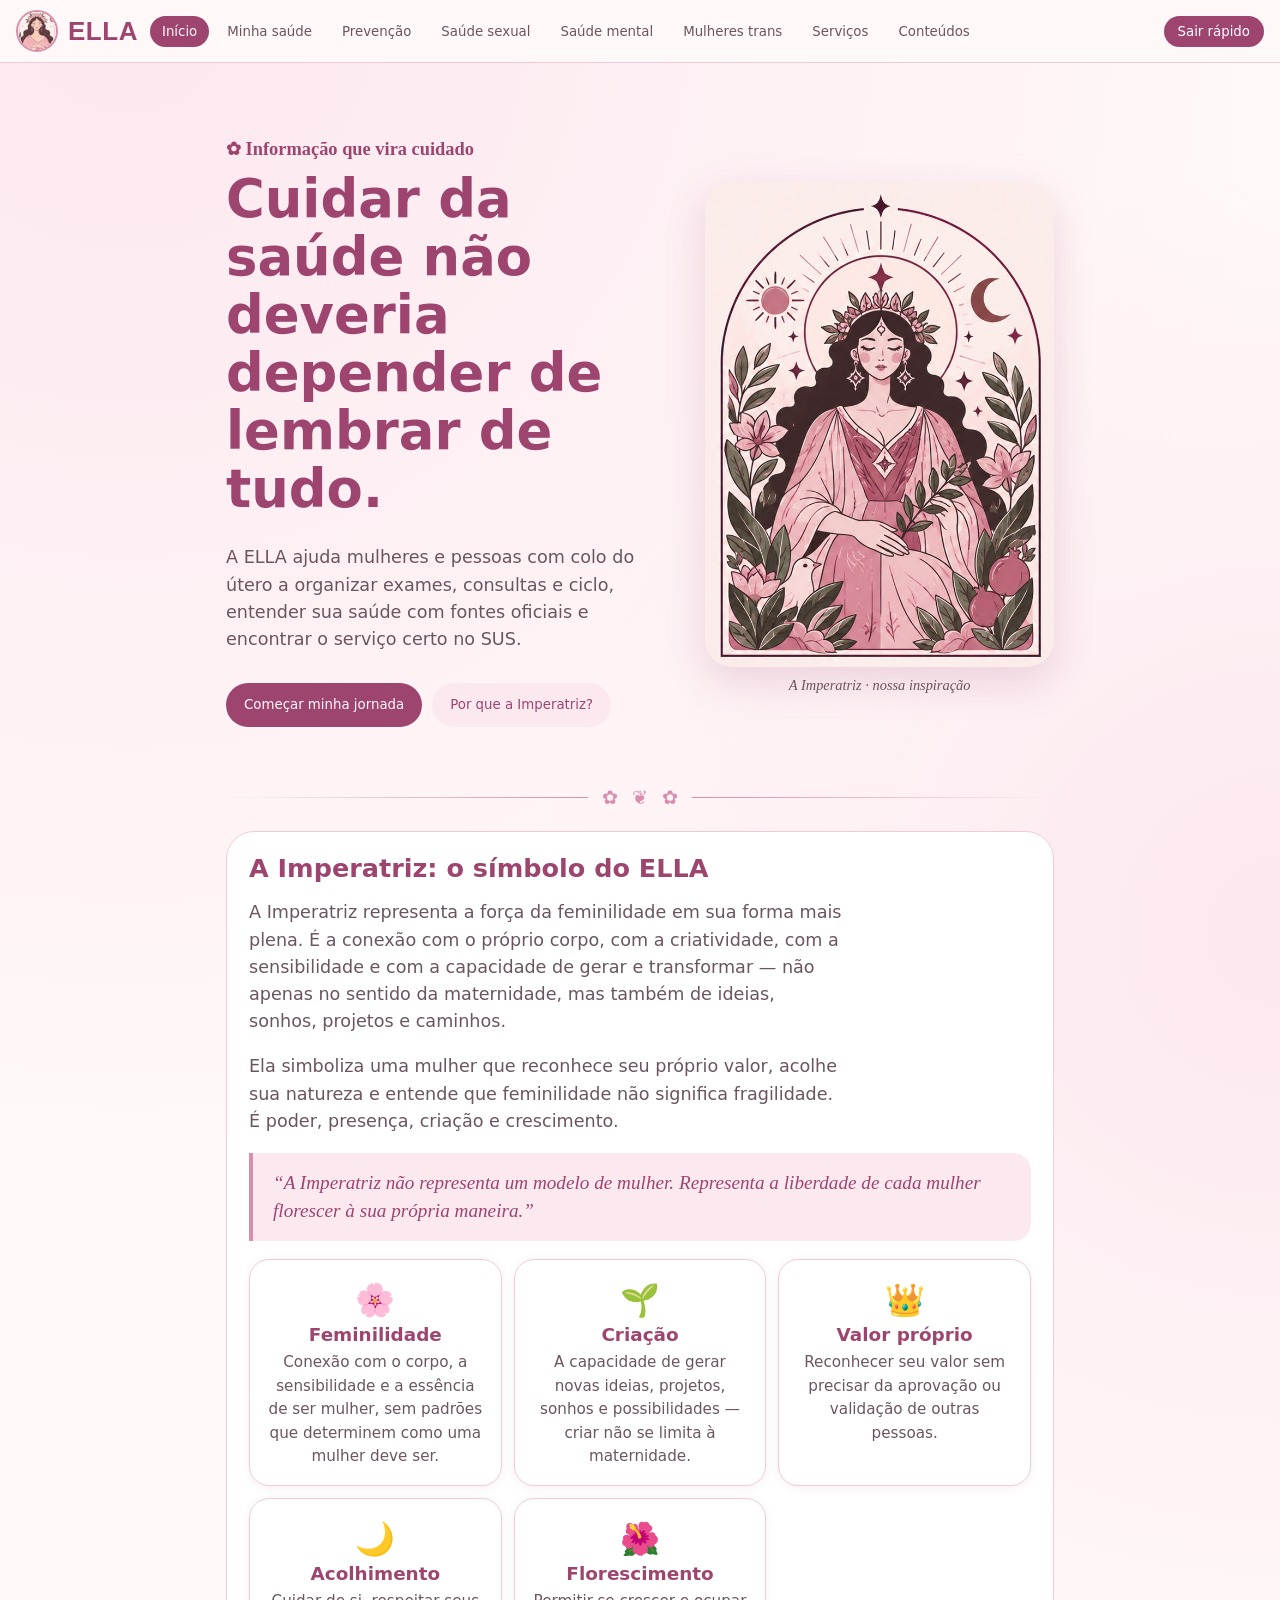
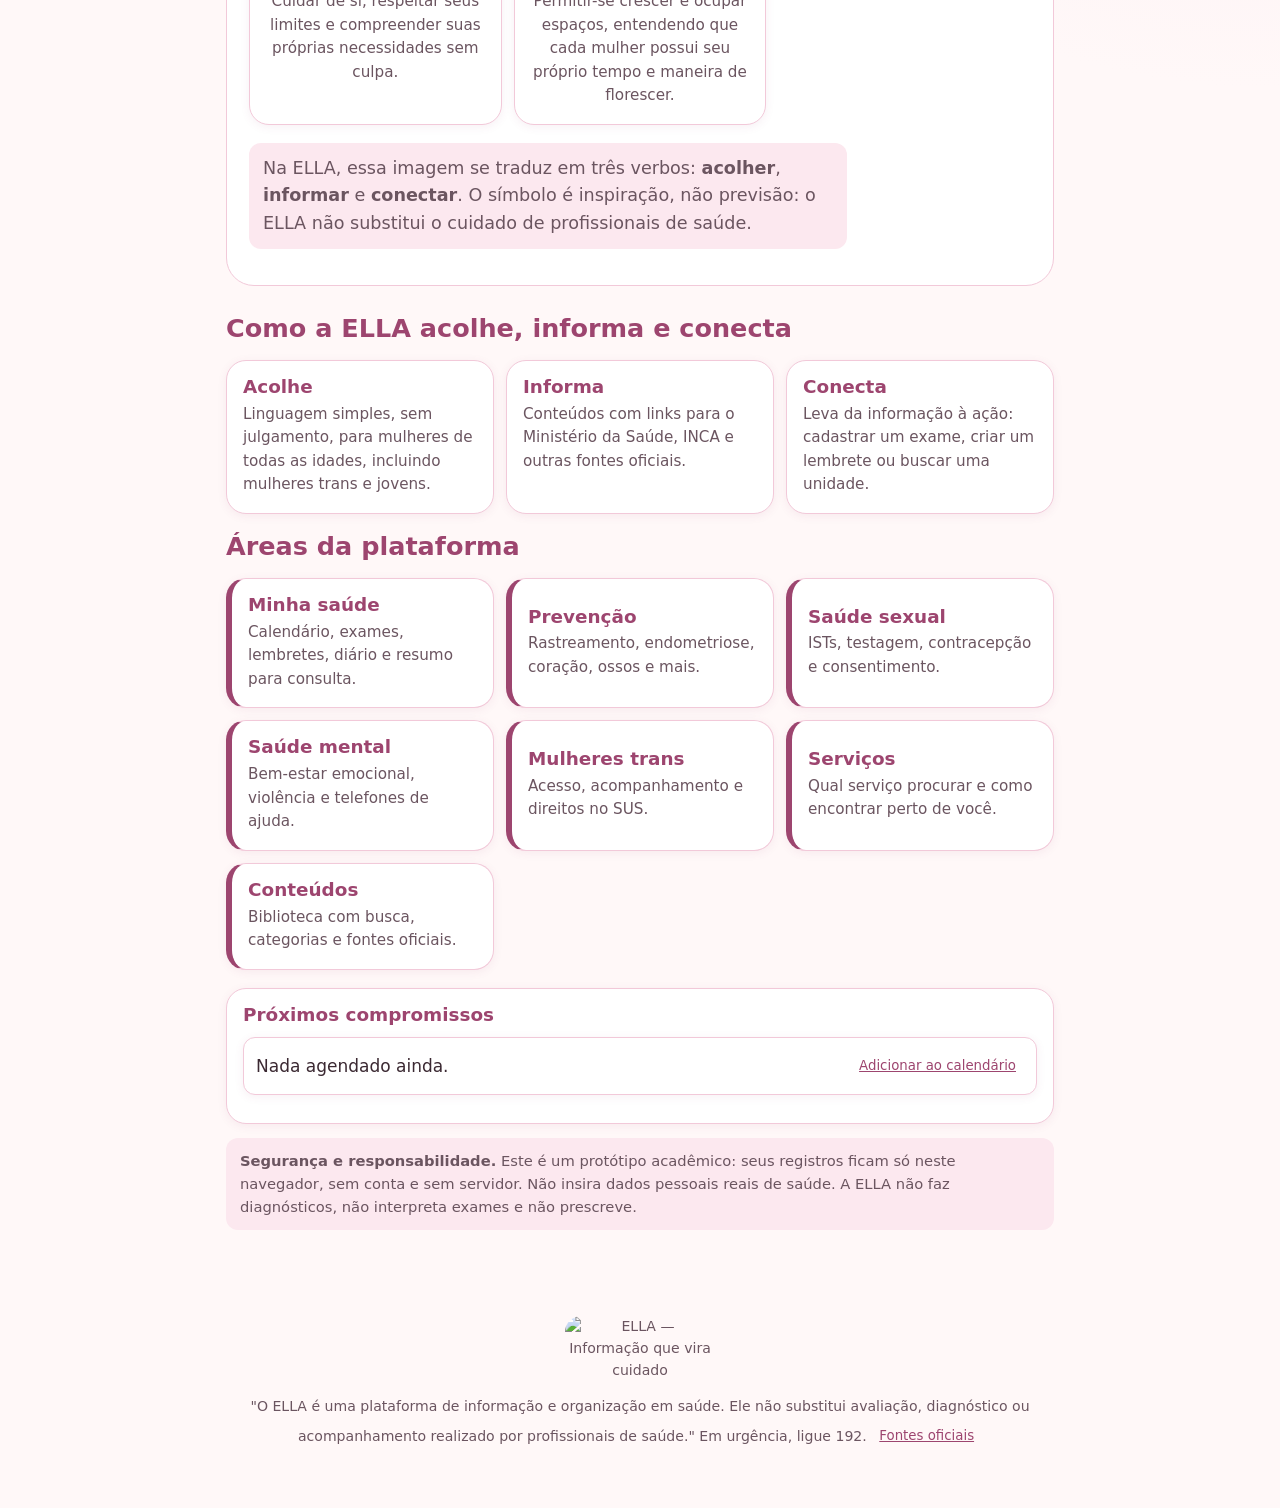
==== commit 672b95ea: "Add files via upload" ====
--- a/index.html
+++ b/index.html
@@ -23,15 +23,16 @@
 <figure class="arch"><img src="imperatriz.jpg" alt="Ilustração da Imperatriz em tons de rosa: mulher serena de cabelos ondulados e coroa de folhas, sob um arco com sol e lua, cercada de folhas, flores e romãs"><figcaption>A Imperatriz · nossa inspiração</figcaption></figure></div>
 <div class="orn" aria-hidden="true"><span>✿</span><span>❦</span><span>✿</span></div>
 <section id="imperatriz" class="emp"><h2>A Imperatriz: o símbolo do ELLA</h2>
-<p class="lead">No Tarô, a Imperatriz é a terceira carta dos Arcanos Maiores. Ela representa o cuidado, a abundância, a natureza, a criatividade e a força serena de quem acolhe. Escolhemos essa imagem pelo que ela simboliza, como linguagem cultural: o ELLA não faz previsões nem tem caráter esotérico, e não substitui o cuidado de profissionais de saúde.</p>
+<p class="lead">A Imperatriz representa a força da feminilidade em sua forma mais plena. É a conexão com o próprio corpo, com a criatividade, com a sensibilidade e com a capacidade de gerar e transformar — não apenas no sentido da maternidade, mas também de ideias, sonhos, projetos e caminhos.</p>
+<p>Ela simboliza uma mulher que reconhece seu próprio valor, acolhe sua natureza e entende que feminilidade não significa fragilidade. É poder, presença, criação e crescimento.</p>
+<blockquote class="quote">“A Imperatriz não representa um modelo de mulher. Representa a liberdade de cada mulher florescer à sua própria maneira.”</blockquote>
 <div class="grid">
-<div class="card sym"><span>☀</span><h3>Halo de raios</h3><p>Conhecimento e clareza. É a informação de boa qualidade iluminando o caminho.</p></div>
-<div class="card sym"><span>♡</span><h3>Corações</h3><p>Cuidado consigo e com as outras mulheres, sem culpa e sem julgamento.</p></div>
-<div class="card sym"><span>❀</span><h3>Plantas e flores</h3><p>Crescimento e ciclos: o corpo tem tempos e merece ser acompanhado com atenção.</p></div>
-<div class="card sym"><span>☾</span><h3>Luas</h3><p>Ciclos e passagem do tempo, como o ciclo menstrual e as fases da vida.</p></div>
-<div class="card sym"><span>✦</span><h3>Braços abertos</h3><p>Acolhimento: a porta de entrada para o cuidado deve ser sempre receptiva.</p></div>
-<div class="card sym"><span>❖</span><h3>Postura serena</h3><p>Força e autonomia: decidir sobre a própria saúde com informação e apoio.</p></div></div>
-<p class="note">Na ELLA, a Imperatriz se traduz em três verbos: <b>acolher</b> (linguagem simples e respeitosa), <b>informar</b> (conteúdos com fontes oficiais) e <b>conectar</b> (da informação ao exame, à consulta e ao serviço de saúde).</p></section>
+<div class="card sym"><span aria-hidden="true">🌸</span><h3>Feminilidade</h3><p>Conexão com o corpo, a sensibilidade e a essência de ser mulher, sem padrões que determinem como uma mulher deve ser.</p></div>
+<div class="card sym"><span aria-hidden="true">🌱</span><h3>Criação</h3><p>A capacidade de gerar novas ideias, projetos, sonhos e possibilidades — criar não se limita à maternidade.</p></div>
+<div class="card sym"><span aria-hidden="true">👑</span><h3>Valor próprio</h3><p>Reconhecer seu valor sem precisar da aprovação ou validação de outras pessoas.</p></div>
+<div class="card sym"><span aria-hidden="true">🌙</span><h3>Acolhimento</h3><p>Cuidar de si, respeitar seus limites e compreender suas próprias necessidades sem culpa.</p></div>
+<div class="card sym"><span aria-hidden="true">🌺</span><h3>Florescimento</h3><p>Permitir-se crescer e ocupar espaços, entendendo que cada mulher possui seu próprio tempo e maneira de florescer.</p></div></div>
+<p class="note">Na ELLA, essa imagem se traduz em três verbos: <b>acolher</b>, <b>informar</b> e <b>conectar</b>. O símbolo é inspiração, não previsão: o ELLA não substitui o cuidado de profissionais de saúde.</p></section>
 <h2 style="margin-top:28px">Como a ELLA acolhe, informa e conecta</h2>
 <div class="grid"><div class="card"><h3>Acolhe</h3><p>Linguagem simples, sem julgamento, para mulheres de todas as idades, incluindo mulheres trans e jovens.</p></div><div class="card"><h3>Informa</h3><p>Conteúdos com links para o Ministério da Saúde, INCA e outras fontes oficiais.</p></div><div class="card"><h3>Conecta</h3><p>Leva da informação à ação: cadastrar um exame, criar um lembrete ou buscar uma unidade.</p></div></div>
 <h2>Áreas da plataforma</h2><div class="grid" id="atalhos"></div>
--- a/style.css
+++ b/style.css
@@ -101,3 +101,6 @@
 .arch img{border:0;border-radius:28px;box-shadow:0 14px 40px rgba(157,69,111,.18)}
 .lockup{display:block;width:150px;margin:0 auto 14px;border-radius:16px}
 footer{text-align:center}
+
+.quote{margin:18px 0;padding:16px 20px;border-left:4px solid var(--mid);background:var(--soft);border-radius:0 18px 18px 0;font:italic 1.2rem/1.45 "Bricolage Grotesque",Georgia,serif;color:var(--pri)}
+.sym span{font-size:2rem}
